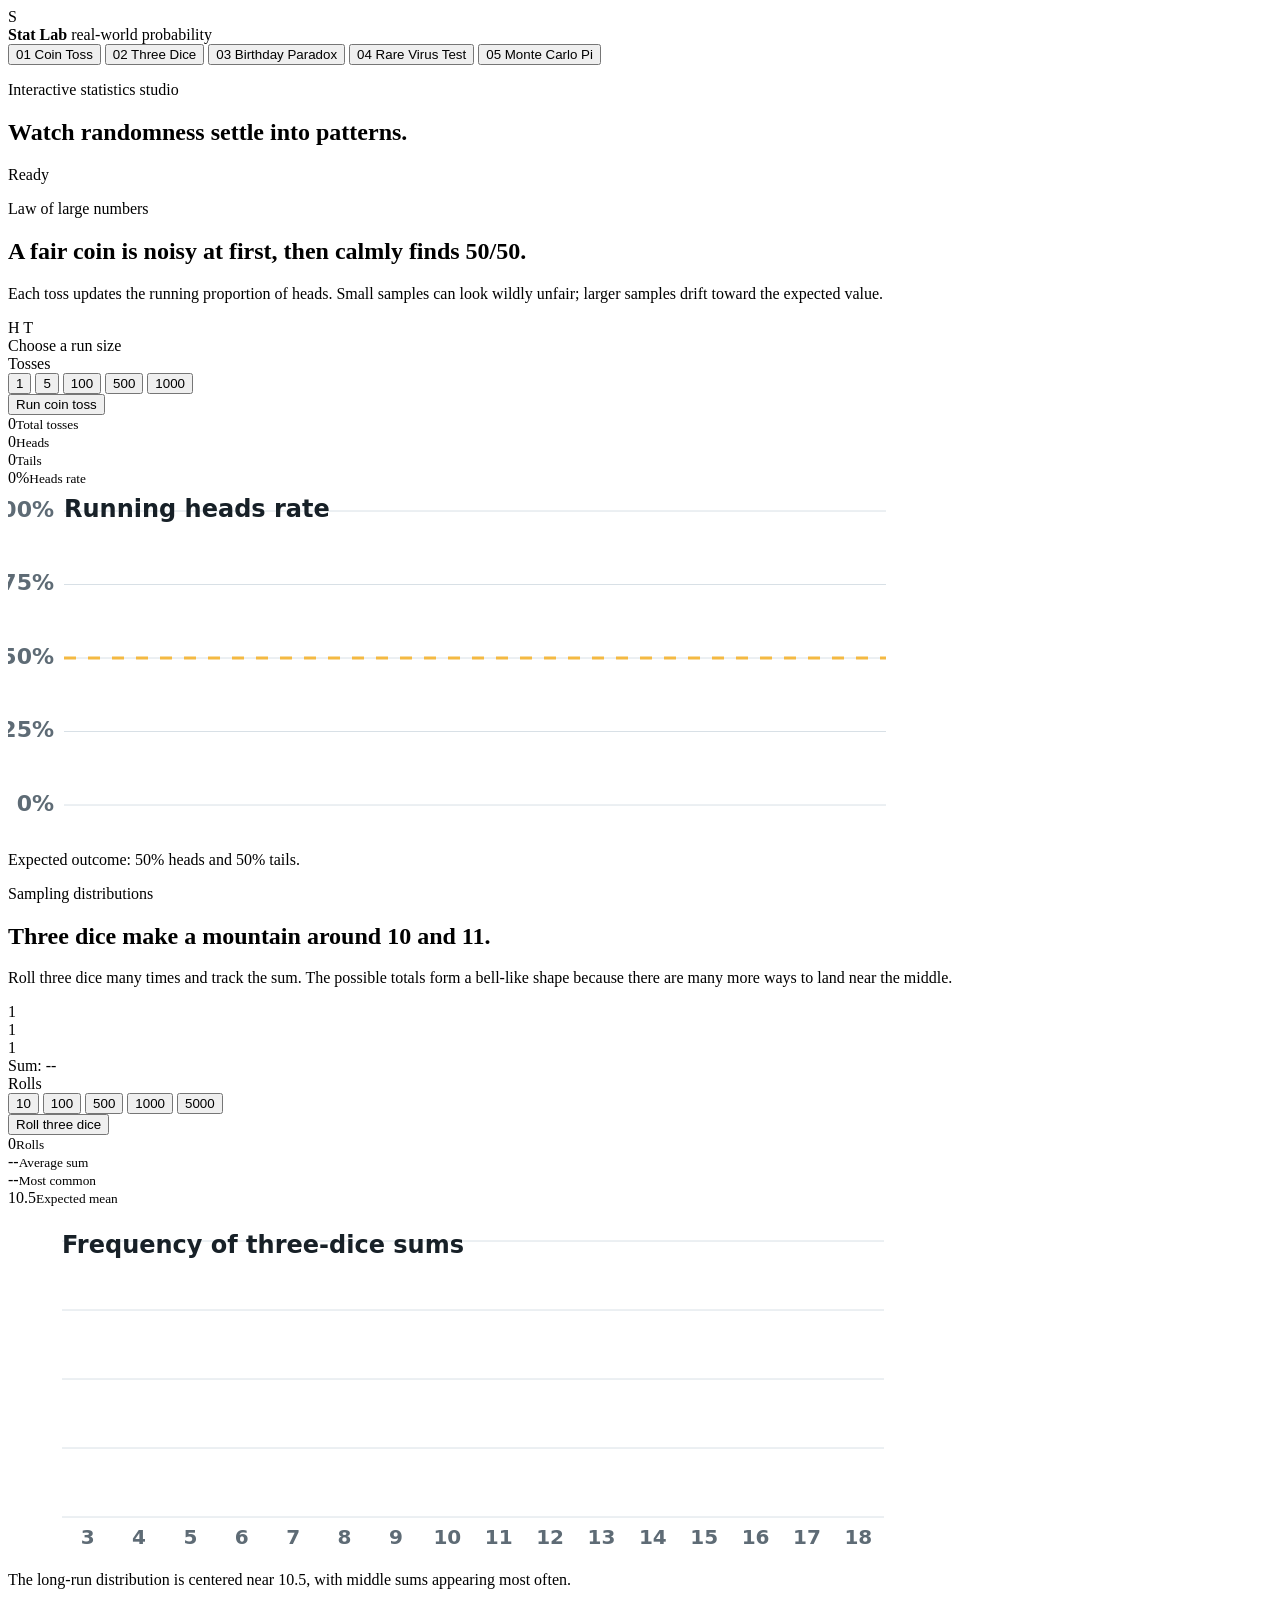
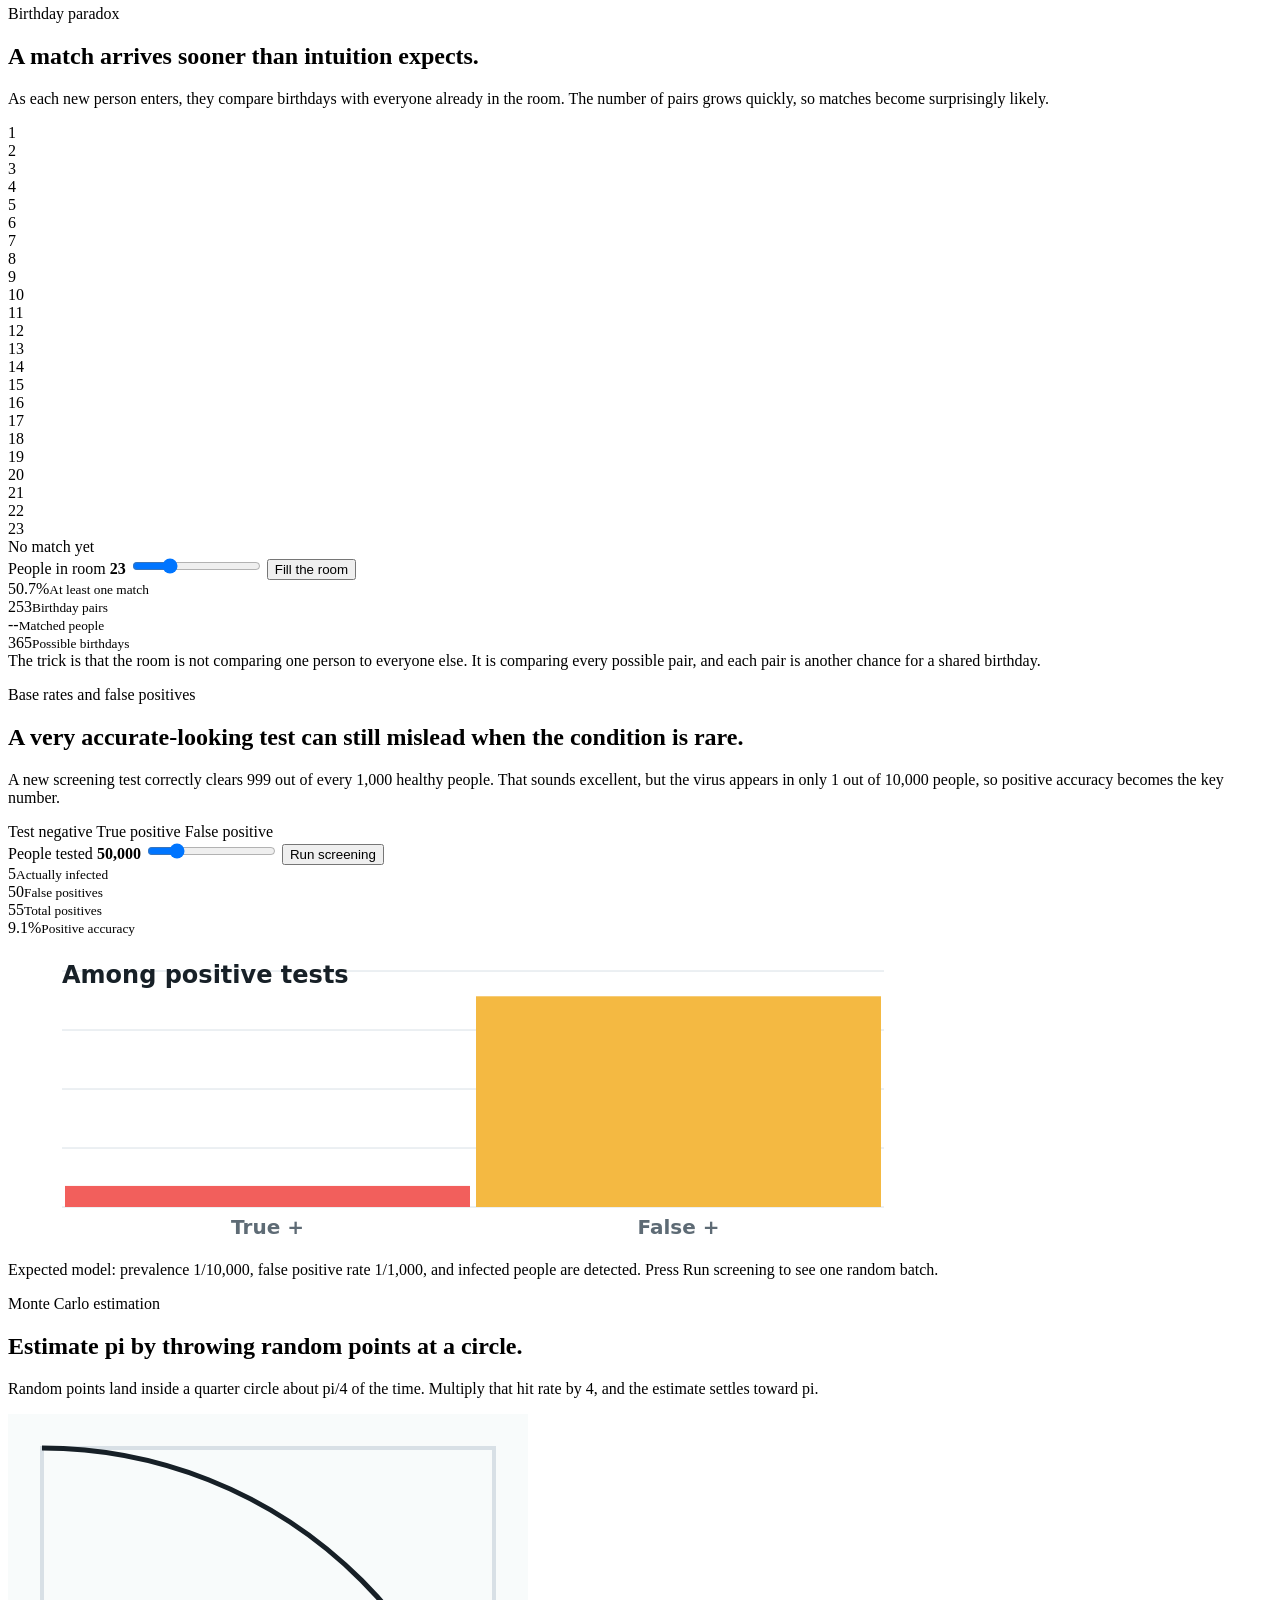
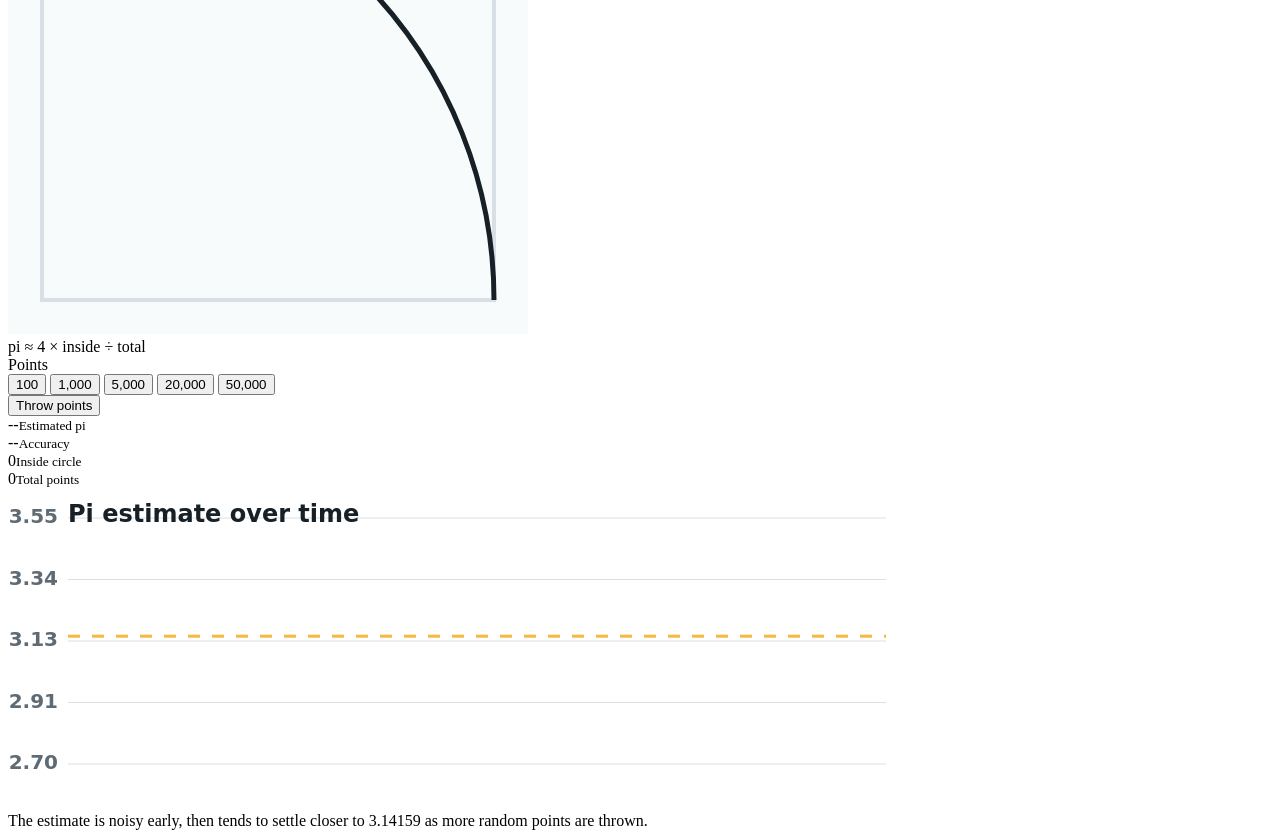
==== index.html @ d94b9921 "Add files via upload" ====
<!doctype html>
<html lang="en">
  <head>
    <meta charset="utf-8">
    <meta name="viewport" content="width=device-width, initial-scale=1">
    <title>Stat Lab: Simulations in Motion</title>
    <link rel="stylesheet" href="styles.css">
  </head>
  <body>
    <main class="shell">
      <aside class="sidebar" aria-label="Simulation navigation">
        <div class="brand">
          <span class="brand-mark">S</span>
          <div>
            <strong>Stat Lab</strong>
            <span>real-world probability</span>
          </div>
        </div>
        <nav class="tabs" id="tabs">
          <button class="tab active" type="button" data-panel="coin">
            <span>01</span>
            Coin Toss
          </button>
          <button class="tab" type="button" data-panel="dice">
            <span>02</span>
            Three Dice
          </button>
          <button class="tab" type="button" data-panel="birthday">
            <span>03</span>
            Birthday Paradox
          </button>
          <button class="tab" type="button" data-panel="virus">
            <span>04</span>
            Rare Virus Test
          </button>
          <button class="tab" type="button" data-panel="montecarlo">
            <span>05</span>
            Monte Carlo Pi
          </button>
        </nav>
      </aside>

      <section class="content">
        <header class="topbar">
          <div>
            <p class="eyebrow">Interactive statistics studio</p>
            <h1>Watch randomness settle into patterns.</h1>
          </div>
          <div class="status-pill" id="globalStatus">Ready</div>
        </header>

        <section class="panel active" id="coin" aria-labelledby="coin-title">
          <div class="intro">
            <div>
              <p class="eyebrow">Law of large numbers</p>
              <h2 id="coin-title">A fair coin is noisy at first, then calmly finds 50/50.</h2>
            </div>
            <p>Each toss updates the running proportion of heads. Small samples can look wildly unfair; larger samples drift toward the expected value.</p>
          </div>

          <div class="workbench coin-grid">
            <div class="visual-stage coin-stage">
              <div class="coin" id="coinSprite" aria-hidden="true">
                <span class="coin-face heads">H</span>
                <span class="coin-face tails">T</span>
              </div>
              <div class="coin-readout" id="coinReadout">Choose a run size</div>
            </div>
            <div class="controls">
              <div class="control-row">
                <span class="control-label">Tosses</span>
                <div class="choice-group" id="coinChoices">
                  <button type="button" data-count="1">1</button>
                  <button type="button" data-count="5">5</button>
                  <button type="button" data-count="100">100</button>
                  <button type="button" data-count="500">500</button>
                  <button type="button" data-count="1000">1000</button>
                </div>
              </div>
              <button class="primary-action" id="coinRun" type="button">Run coin toss</button>
              <div class="metric-grid">
                <div><span id="coinTotal">0</span><small>Total tosses</small></div>
                <div><span id="coinHeads">0</span><small>Heads</small></div>
                <div><span id="coinTails">0</span><small>Tails</small></div>
                <div><span id="coinPct">0%</span><small>Heads rate</small></div>
              </div>
            </div>
            <div class="chart-wrap">
              <canvas id="coinChart" width="900" height="360" aria-label="Coin toss running heads percentage chart"></canvas>
              <div class="chart-caption">Expected outcome: 50% heads and 50% tails.</div>
            </div>
          </div>
        </section>

        <section class="panel" id="dice" aria-labelledby="dice-title">
          <div class="intro">
            <div>
              <p class="eyebrow">Sampling distributions</p>
              <h2 id="dice-title">Three dice make a mountain around 10 and 11.</h2>
            </div>
            <p>Roll three dice many times and track the sum. The possible totals form a bell-like shape because there are many more ways to land near the middle.</p>
          </div>

          <div class="workbench">
            <div class="visual-stage dice-stage">
              <div class="dice-row" id="diceSprites">
                <div class="die">1</div>
                <div class="die">1</div>
                <div class="die">1</div>
              </div>
              <div class="sum-badge" id="diceSum">Sum: --</div>
            </div>
            <div class="controls">
              <div class="control-row">
                <span class="control-label">Rolls</span>
                <div class="choice-group" id="diceChoices">
                  <button type="button" data-count="10">10</button>
                  <button type="button" data-count="100">100</button>
                  <button type="button" data-count="500">500</button>
                  <button type="button" data-count="1000">1000</button>
                  <button type="button" data-count="5000">5000</button>
                </div>
              </div>
              <button class="primary-action" id="diceRun" type="button">Roll three dice</button>
              <div class="metric-grid">
                <div><span id="diceTotal">0</span><small>Rolls</small></div>
                <div><span id="diceMean">--</span><small>Average sum</small></div>
                <div><span id="diceMode">--</span><small>Most common</small></div>
                <div><span>10.5</span><small>Expected mean</small></div>
              </div>
            </div>
            <div class="chart-wrap">
              <canvas id="diceChart" width="900" height="360" aria-label="Three dice sum distribution chart"></canvas>
              <div class="chart-caption">The long-run distribution is centered near 10.5, with middle sums appearing most often.</div>
            </div>
          </div>
        </section>

        <section class="panel" id="birthday" aria-labelledby="birthday-title">
          <div class="intro">
            <div>
              <p class="eyebrow">Birthday paradox</p>
              <h2 id="birthday-title">A match arrives sooner than intuition expects.</h2>
            </div>
            <p>As each new person enters, they compare birthdays with everyone already in the room. The number of pairs grows quickly, so matches become surprisingly likely.</p>
          </div>

          <div class="workbench">
            <div class="visual-stage birthday-stage">
              <div class="people-orbit" id="birthdayPeople"></div>
              <div class="match-burst" id="birthdayBurst">No match yet</div>
            </div>
            <div class="controls">
              <label class="slider-control" for="birthdayCount">
                <span>People in room</span>
                <strong id="birthdayCountLabel">23</strong>
              </label>
              <input id="birthdayCount" type="range" min="2" max="80" value="23">
              <button class="primary-action" id="birthdayRun" type="button">Fill the room</button>
              <div class="metric-grid">
                <div><span id="birthdayProbability">50.7%</span><small>At least one match</small></div>
                <div><span id="birthdayPairs">253</span><small>Birthday pairs</small></div>
                <div><span id="birthdayMatch">--</span><small>Matched people</small></div>
                <div><span>365</span><small>Possible birthdays</small></div>
              </div>
            </div>
            <div class="explain-box">
              The trick is that the room is not comparing one person to everyone else. It is comparing every possible pair, and each pair is another chance for a shared birthday.
            </div>
          </div>
        </section>

        <section class="panel" id="virus" aria-labelledby="virus-title">
          <div class="intro">
            <div>
              <p class="eyebrow">Base rates and false positives</p>
              <h2 id="virus-title">A very accurate-looking test can still mislead when the condition is rare.</h2>
            </div>
            <p>A new screening test correctly clears 999 out of every 1,000 healthy people. That sounds excellent, but the virus appears in only 1 out of 10,000 people, so positive accuracy becomes the key number.</p>
          </div>

          <div class="workbench virus-layout">
            <div class="visual-stage virus-stage">
              <div class="population" id="population"></div>
              <div class="virus-legend" aria-label="Virus simulation legend">
                <span><i class="legend-healthy"></i>Test negative</span>
                <span><i class="legend-infected"></i>True positive</span>
                <span><i class="legend-false"></i>False positive</span>
              </div>
              <div class="scan-line" aria-hidden="true"></div>
            </div>
            <div class="controls">
              <label class="slider-control" for="virusCount">
                <span>People tested</span>
                <strong id="virusCountLabel">50000</strong>
              </label>
              <input id="virusCount" type="range" min="1000" max="250000" step="1000" value="50000">
              <button class="primary-action" id="virusRun" type="button">Run screening</button>
              <div class="metric-grid">
                <div><span id="virusActual">5</span><small>Actually infected</small></div>
                <div><span id="virusFalse">50</span><small>False positives</small></div>
                <div><span id="virusPositive">55</span><small>Total positives</small></div>
                <div><span id="virusPrecision">9.1%</span><small>Positive accuracy</small></div>
              </div>
            </div>
            <div class="chart-wrap">
              <canvas id="virusChart" width="900" height="320" aria-label="Virus test true positive versus false positive chart"></canvas>
              <div class="chart-caption" id="virusCaption">Expected model: prevalence 1/10,000, false positive rate 1/1,000, and infected people are detected. Each run uses randomness, so small batches can swing dramatically.</div>
            </div>
          </div>
        </section>

        <section class="panel" id="montecarlo" aria-labelledby="montecarlo-title">
          <div class="intro">
            <div>
              <p class="eyebrow">Monte Carlo estimation</p>
              <h2 id="montecarlo-title">Estimate pi by throwing random points at a circle.</h2>
            </div>
            <p>Random points land inside a quarter circle about pi/4 of the time. Multiply that hit rate by 4, and the estimate settles toward pi.</p>
          </div>

          <div class="workbench montecarlo-layout">
            <div class="visual-stage pi-stage">
              <canvas id="piCanvas" width="520" height="520" aria-label="Monte Carlo points inside and outside a circle"></canvas>
              <div class="pi-equation">pi ≈ 4 × inside ÷ total</div>
            </div>
            <div class="controls">
              <div class="control-row">
                <span class="control-label">Points</span>
                <div class="choice-group" id="piChoices">
                  <button type="button" data-count="100">100</button>
                  <button type="button" data-count="1000">1,000</button>
                  <button type="button" data-count="5000">5,000</button>
                  <button type="button" data-count="20000">20,000</button>
                  <button type="button" data-count="50000">50,000</button>
                </div>
              </div>
              <button class="primary-action" id="piRun" type="button">Throw points</button>
              <div class="metric-grid">
                <div><span id="piEstimate">--</span><small>Estimated pi</small></div>
                <div><span id="piAccuracy">--</span><small>Accuracy</small></div>
                <div><span id="piInside">0</span><small>Inside circle</small></div>
                <div><span id="piTotal">0</span><small>Total points</small></div>
              </div>
            </div>
            <div class="chart-wrap">
              <canvas id="piChart" width="900" height="320" aria-label="Monte Carlo pi estimate over time"></canvas>
              <div class="chart-caption">The estimate is noisy early, then tends to settle closer to 3.14159 as more random points are thrown.</div>
            </div>
          </div>
        </section>
      </section>
    </main>

    <script src="app.js"></script>
  </body>
</html>
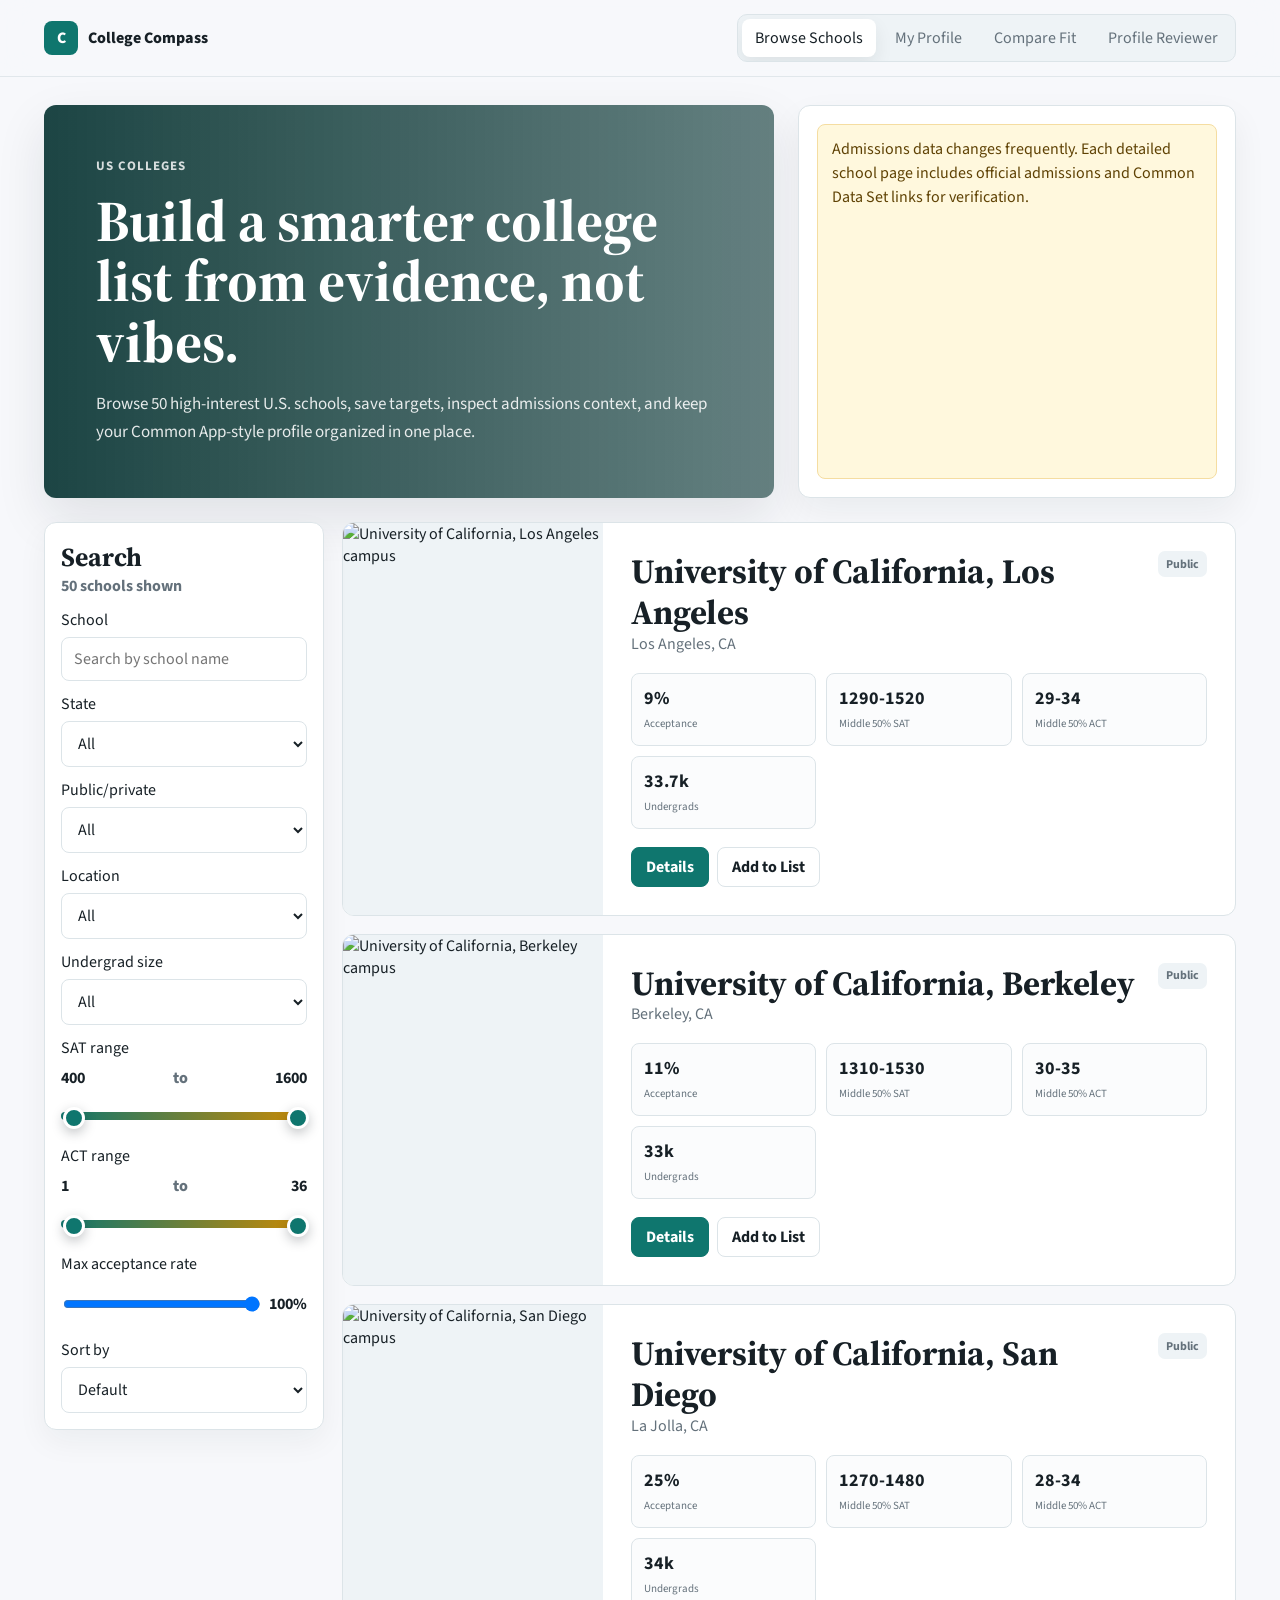
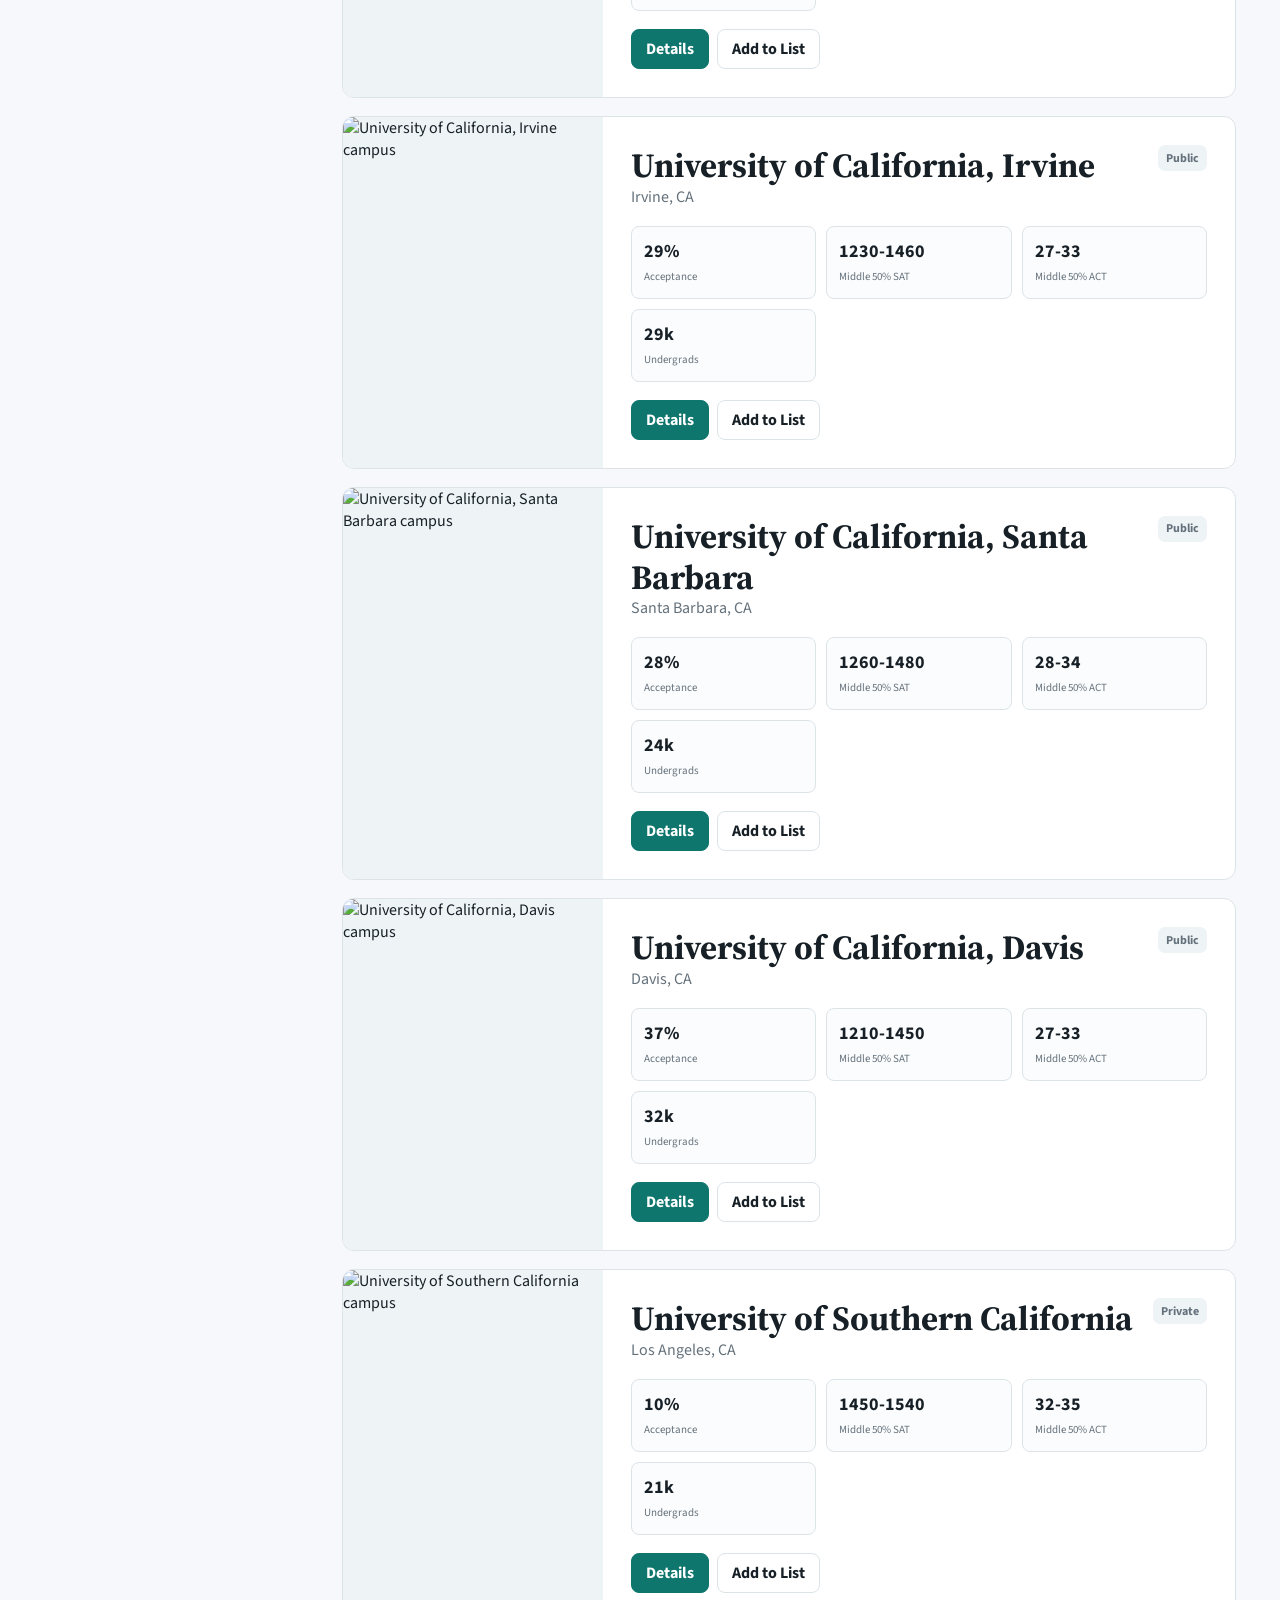
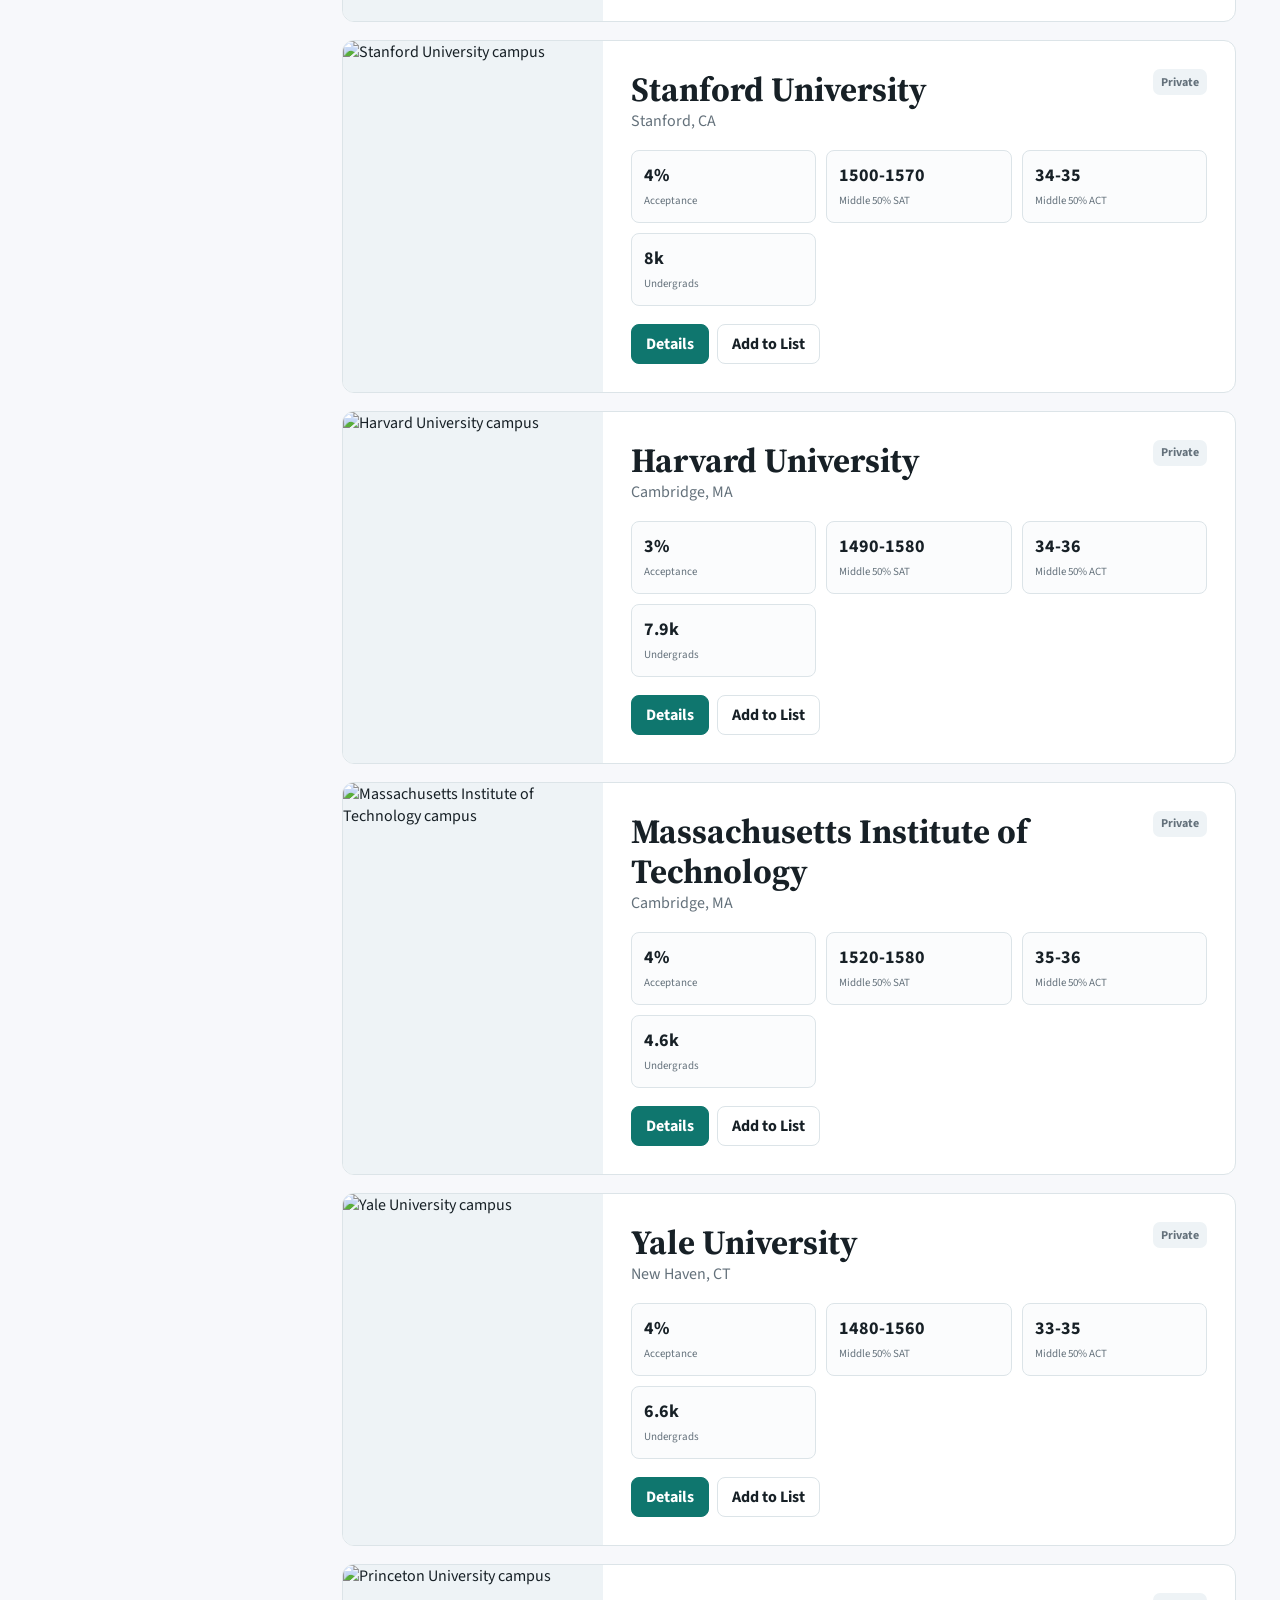
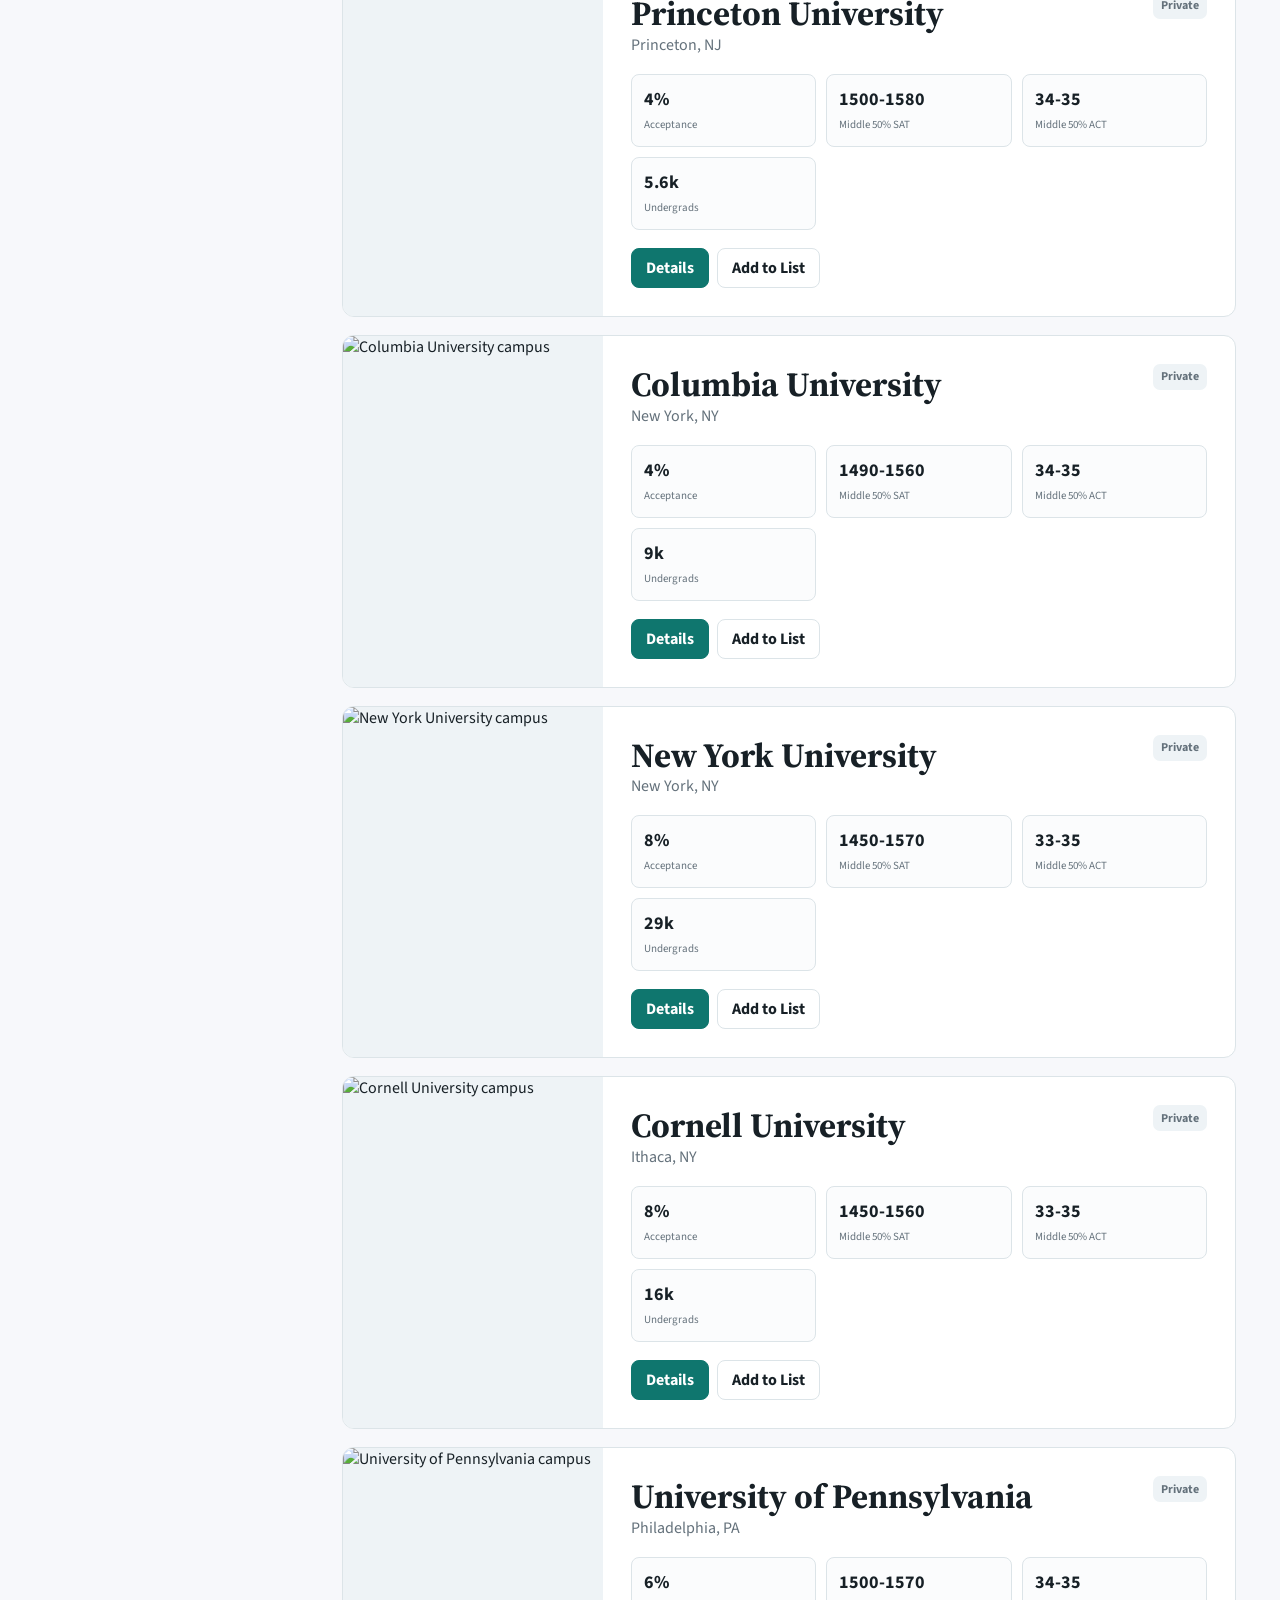
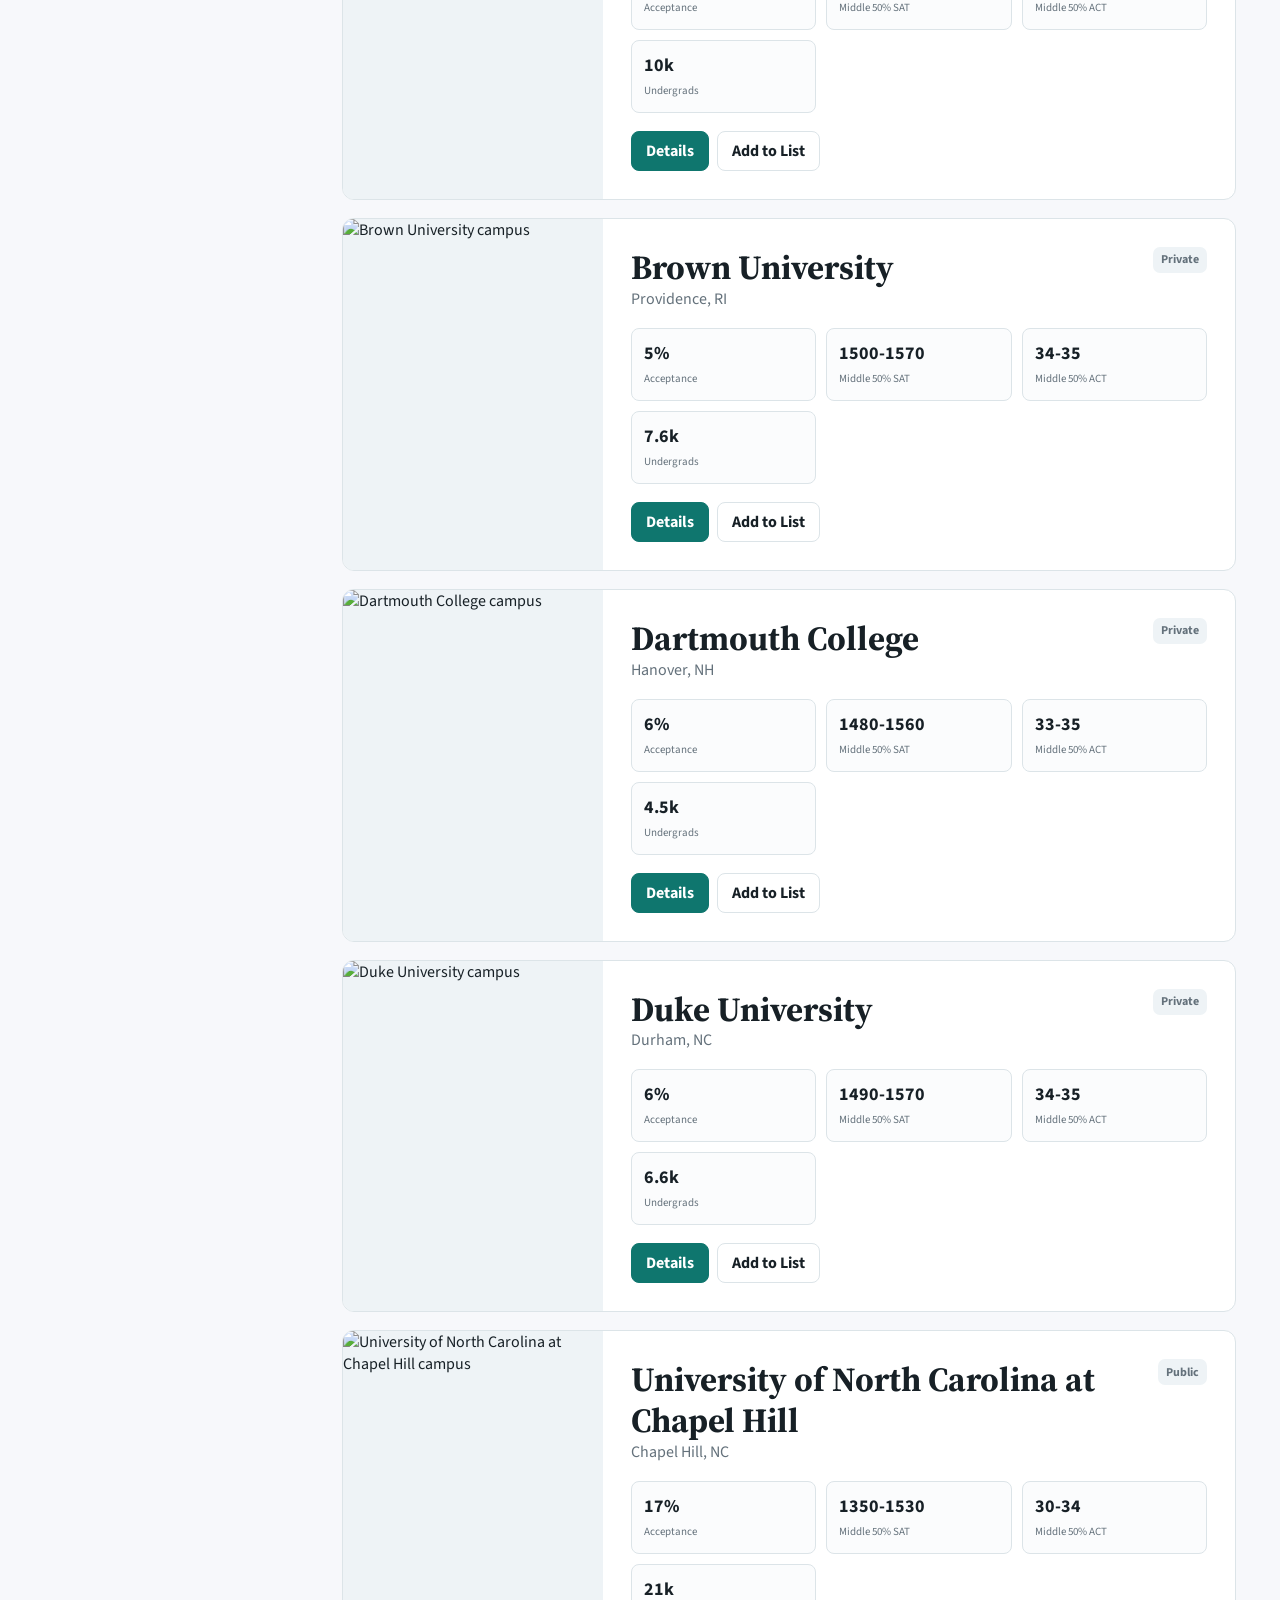
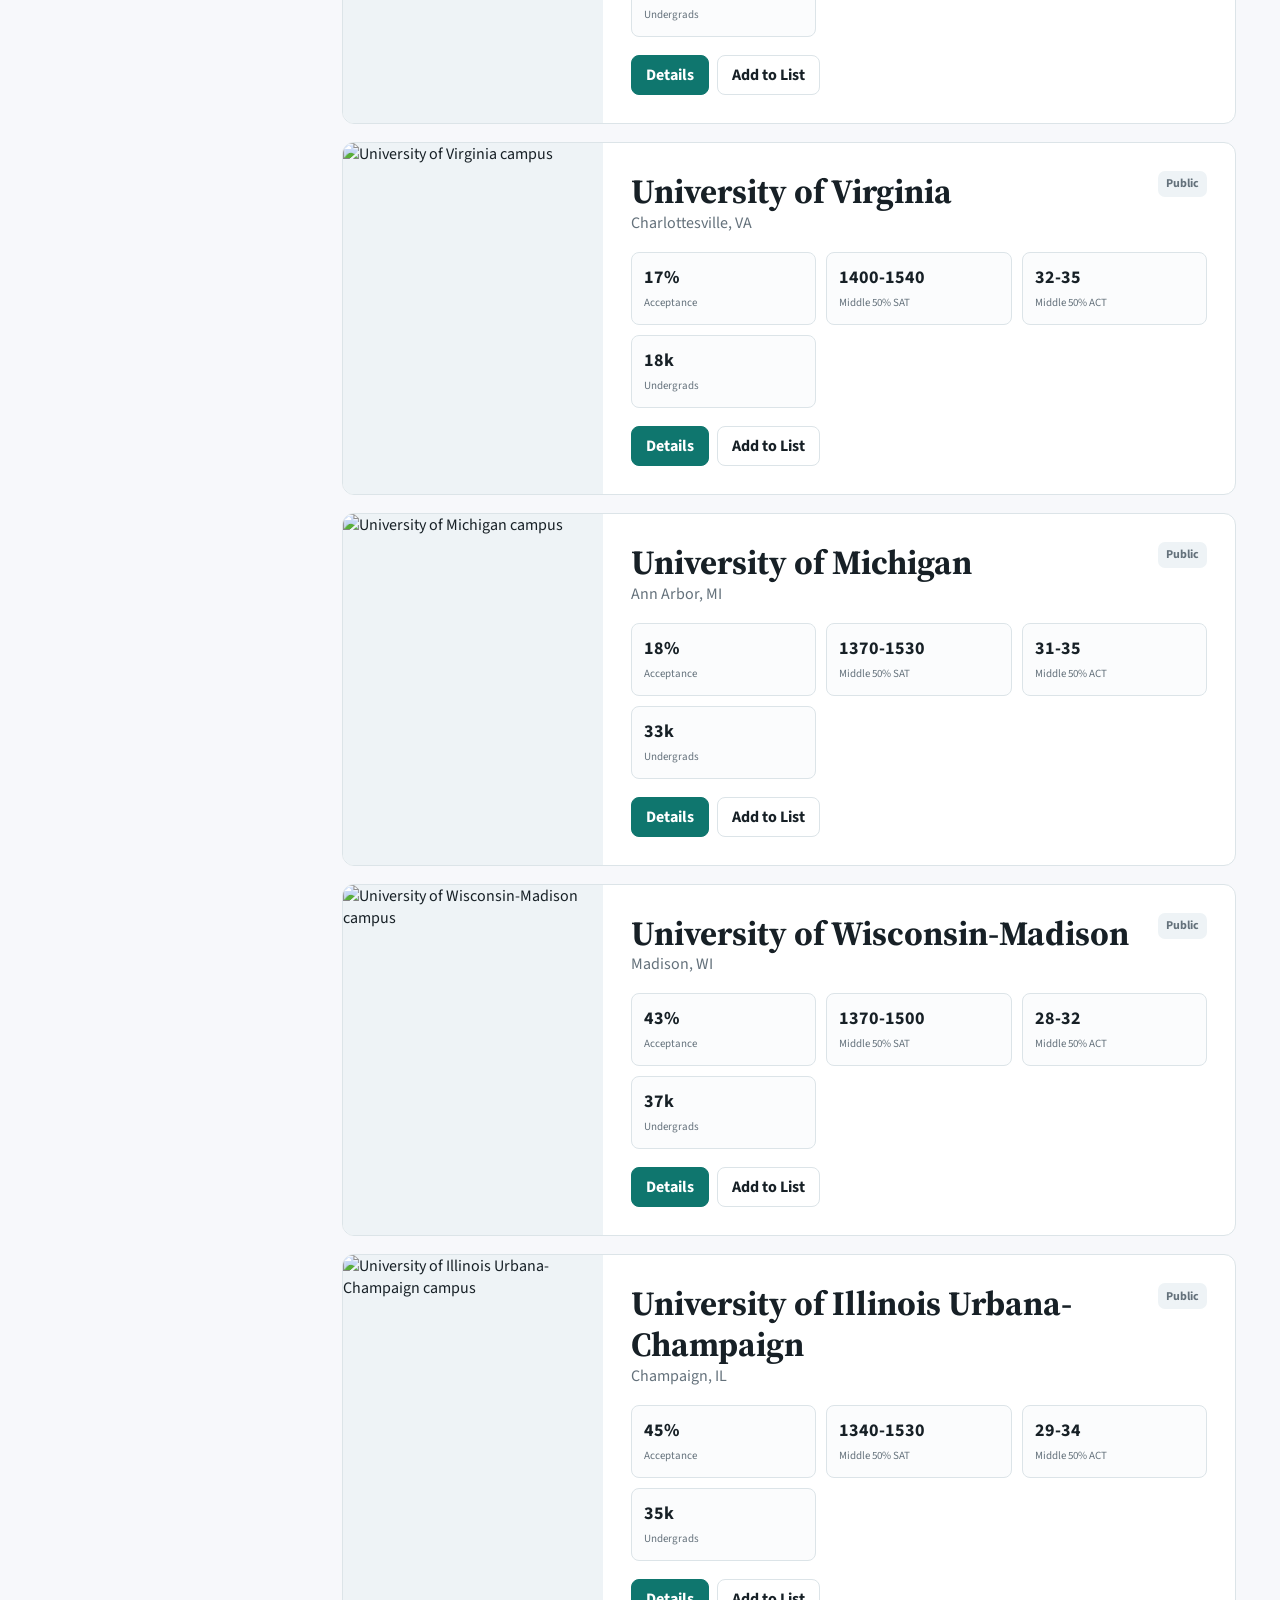
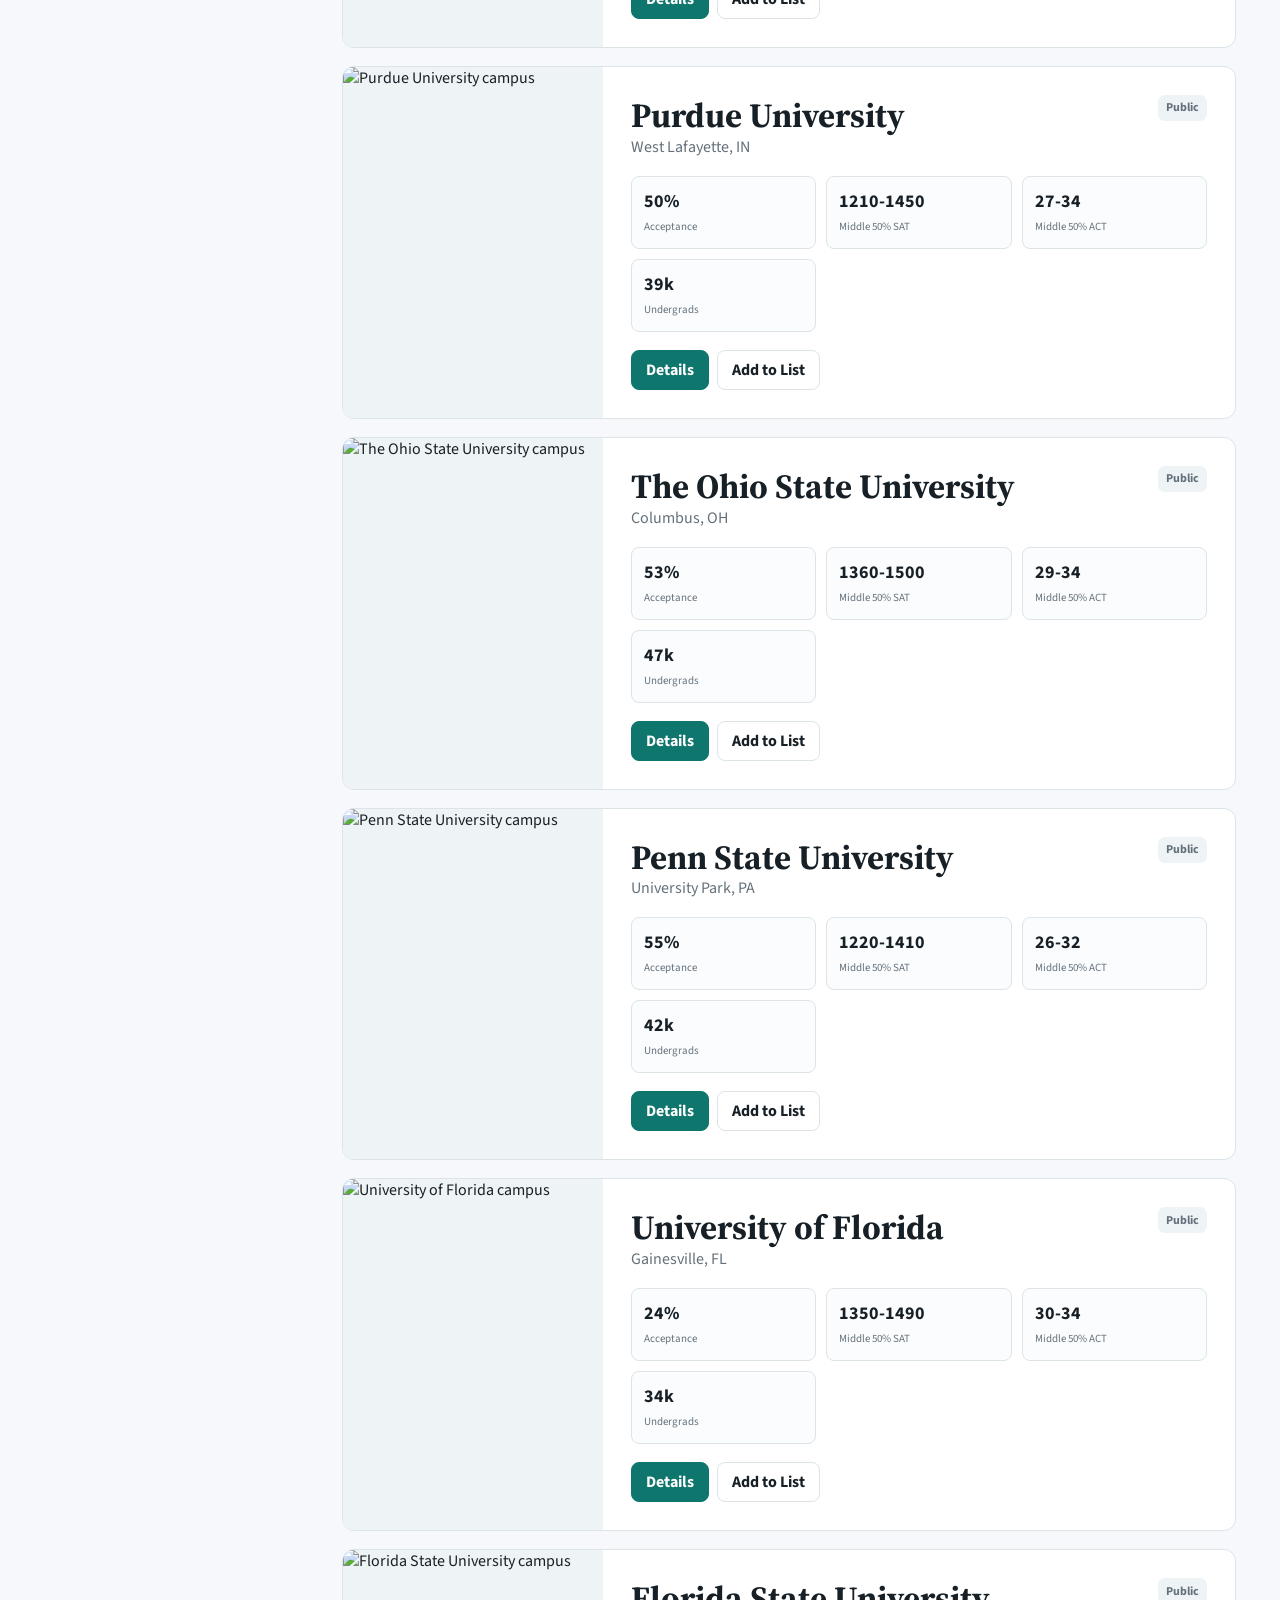
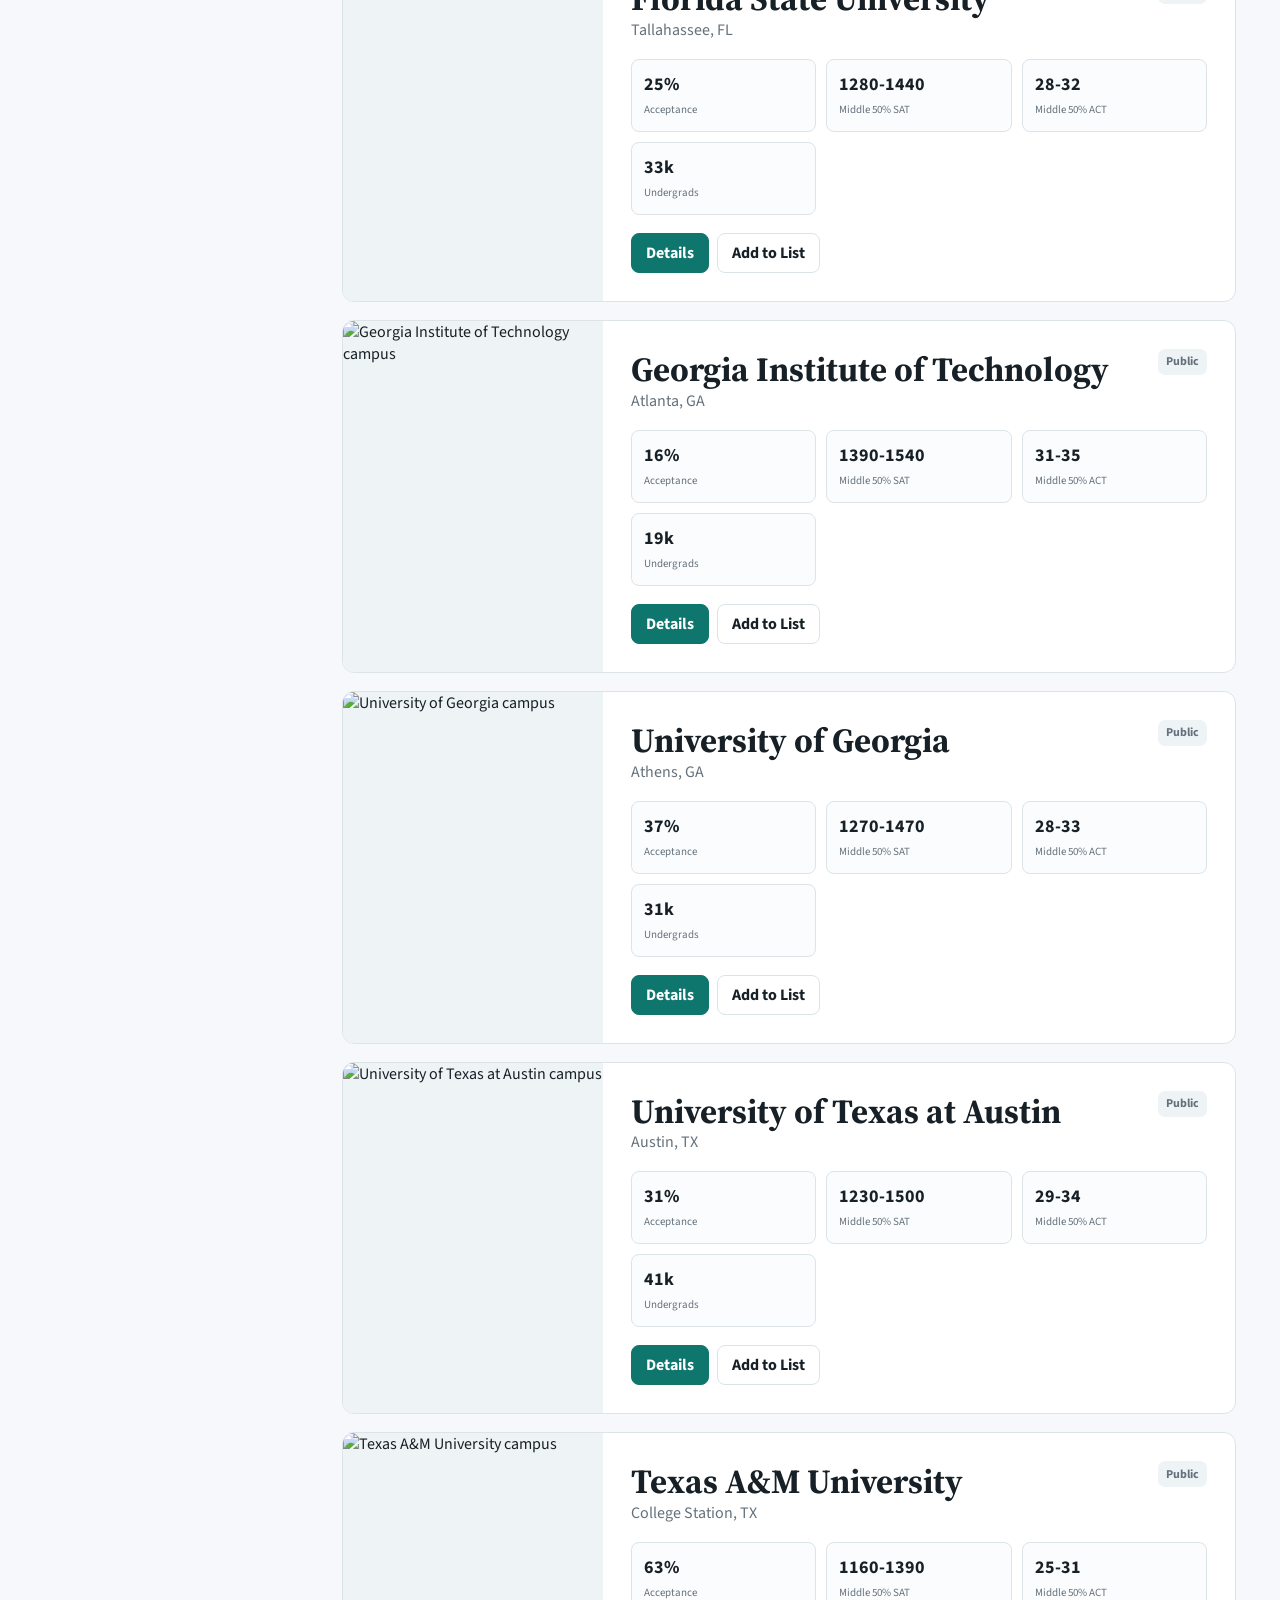
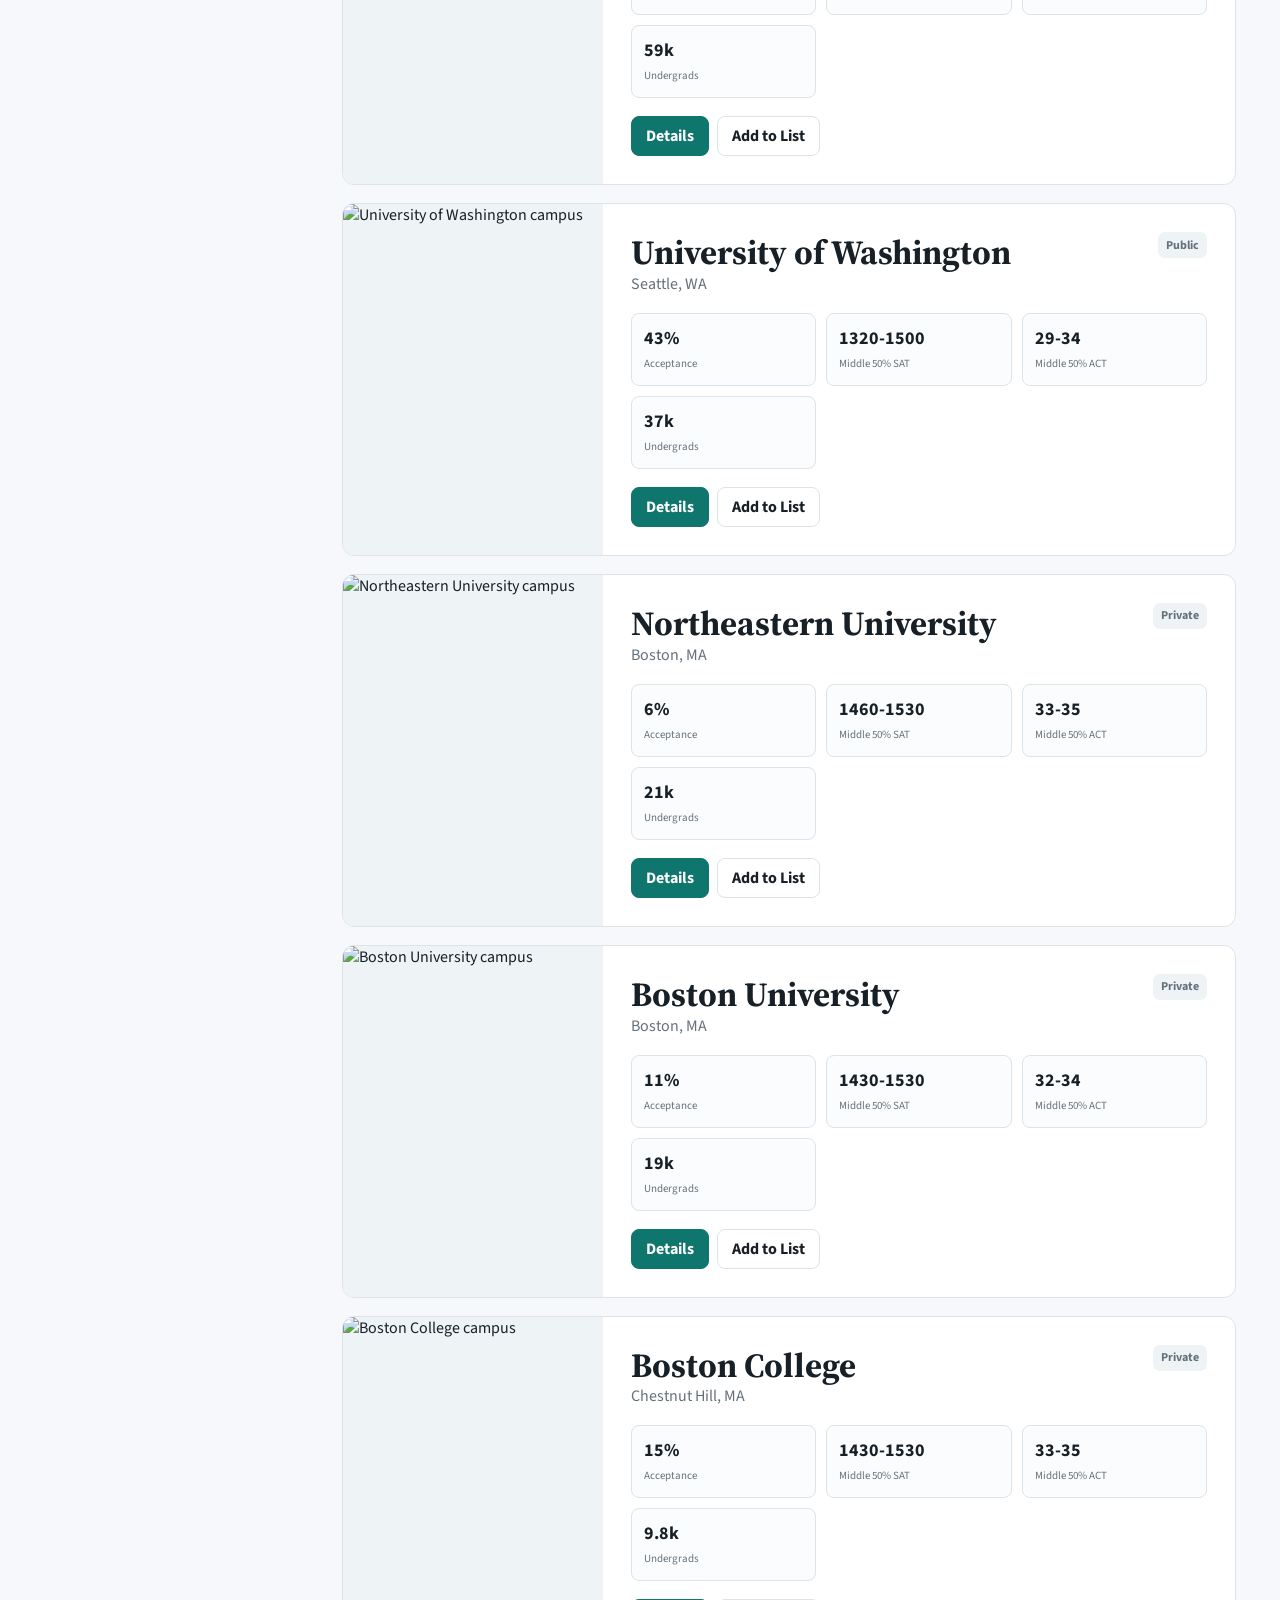
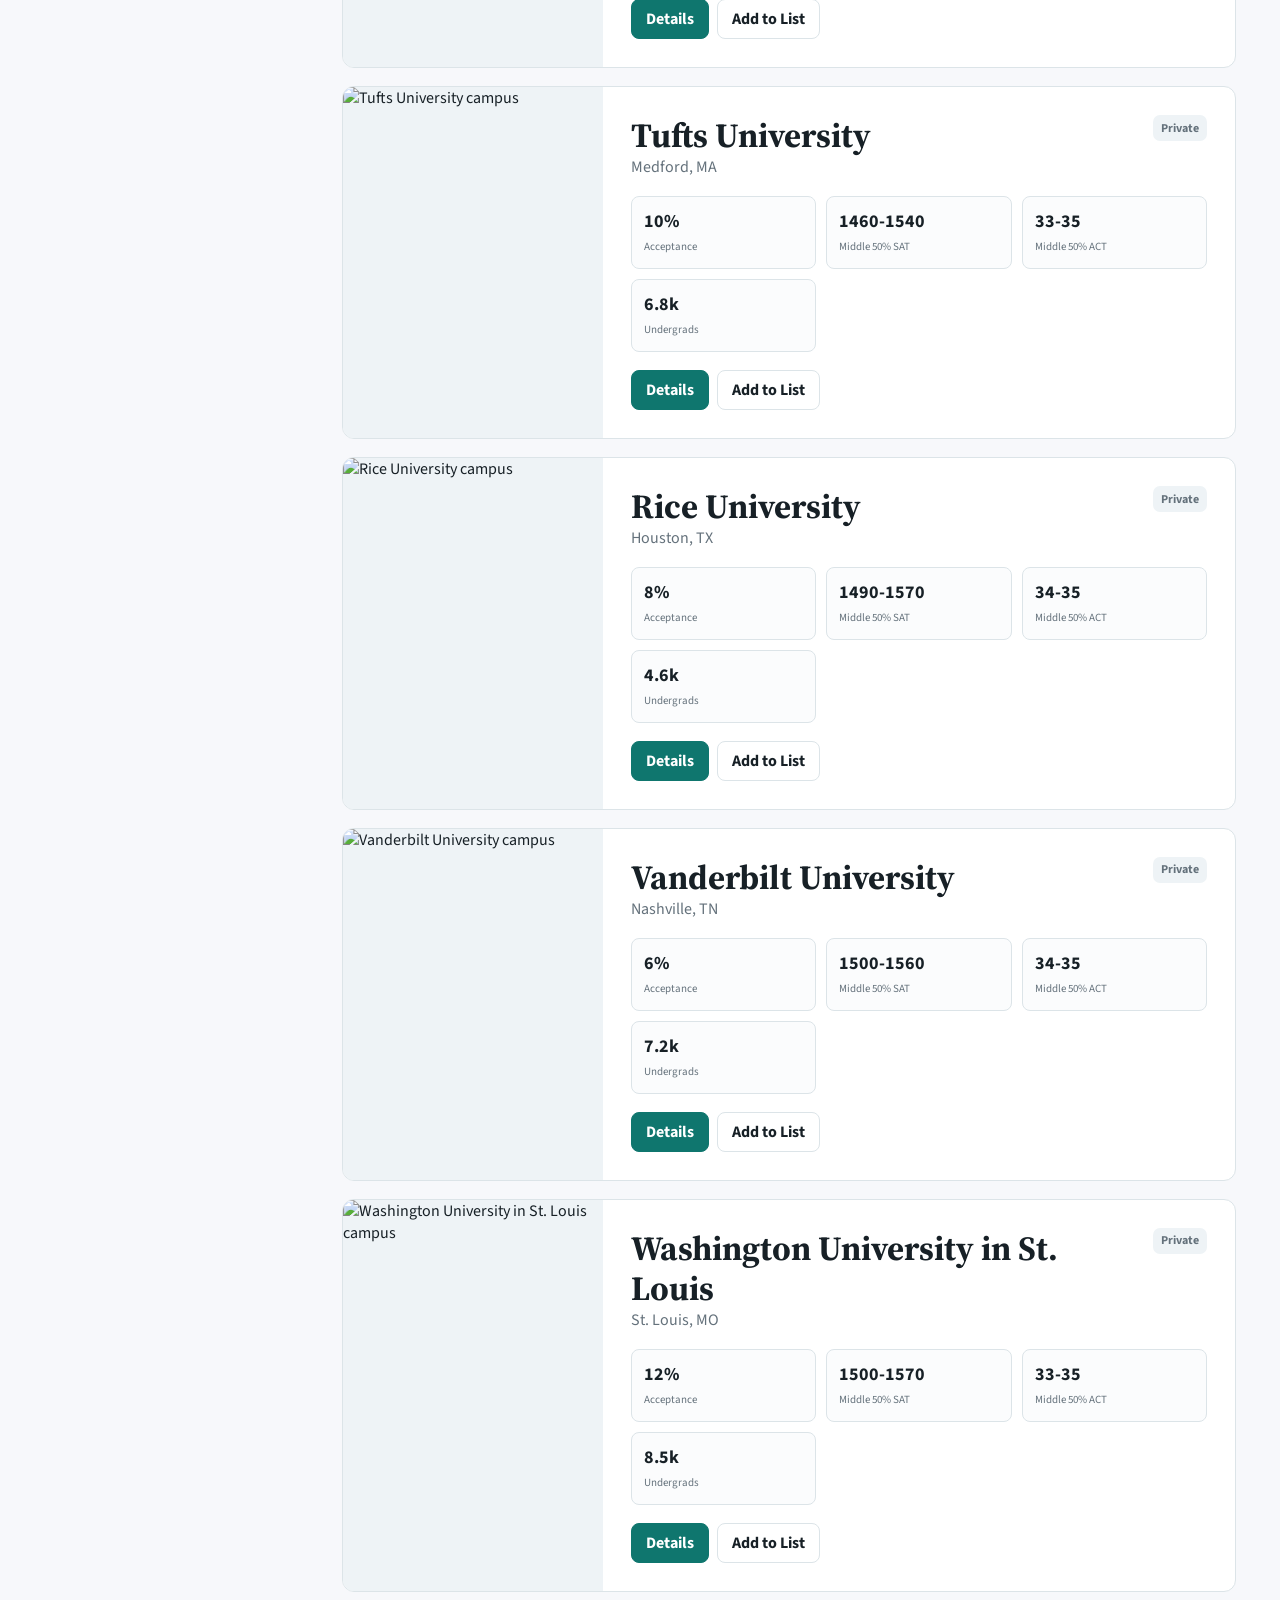
==== commit 390096f3: "Add files via upload" ====
--- a/index.html
+++ b/index.html
@@ -1,257 +1,16 @@
 <!doctype html>
 <html lang="en">
   <head>
-    <meta charset="utf-8">
-    <meta name="viewport" content="width=device-width, initial-scale=1">
-    <title>Stat Lab: Simulations in Motion</title>
-    <link rel="stylesheet" href="styles.css">
+    <meta charset="UTF-8" />
+    <meta name="viewport" content="width=device-width, initial-scale=1.0" />
+    <title>College Compass</title>
+    <link rel="preconnect" href="https://fonts.googleapis.com">
+    <link rel="preconnect" href="https://fonts.gstatic.com" crossorigin>
+    <link href="https://fonts.googleapis.com/css2?family=Source+Sans+3:wght@400;500;600;700;800&family=Source+Serif+4:wght@600;700;800&display=swap" rel="stylesheet">
+    <link rel="stylesheet" href="styles.css" />
   </head>
   <body>
-    <main class="shell">
-      <aside class="sidebar" aria-label="Simulation navigation">
-        <div class="brand">
-          <span class="brand-mark">S</span>
-          <div>
-            <strong>Stat Lab</strong>
-            <span>real-world probability</span>
-          </div>
-        </div>
-        <nav class="tabs" id="tabs">
-          <button class="tab active" type="button" data-panel="coin">
-            <span>01</span>
-            Coin Toss
-          </button>
-          <button class="tab" type="button" data-panel="dice">
-            <span>02</span>
-            Three Dice
-          </button>
-          <button class="tab" type="button" data-panel="birthday">
-            <span>03</span>
-            Birthday Paradox
-          </button>
-          <button class="tab" type="button" data-panel="virus">
-            <span>04</span>
-            Rare Virus Test
-          </button>
-          <button class="tab" type="button" data-panel="montecarlo">
-            <span>05</span>
-            Monte Carlo Pi
-          </button>
-        </nav>
-      </aside>
-
-      <section class="content">
-        <header class="topbar">
-          <div>
-            <p class="eyebrow">Interactive statistics studio</p>
-            <h1>Watch randomness settle into patterns.</h1>
-          </div>
-          <div class="status-pill" id="globalStatus">Ready</div>
-        </header>
-
-        <section class="panel active" id="coin" aria-labelledby="coin-title">
-          <div class="intro">
-            <div>
-              <p class="eyebrow">Law of large numbers</p>
-              <h2 id="coin-title">A fair coin is noisy at first, then calmly finds 50/50.</h2>
-            </div>
-            <p>Each toss updates the running proportion of heads. Small samples can look wildly unfair; larger samples drift toward the expected value.</p>
-          </div>
-
-          <div class="workbench coin-grid">
-            <div class="visual-stage coin-stage">
-              <div class="coin" id="coinSprite" aria-hidden="true">
-                <span class="coin-face heads">H</span>
-                <span class="coin-face tails">T</span>
-              </div>
-              <div class="coin-readout" id="coinReadout">Choose a run size</div>
-            </div>
-            <div class="controls">
-              <div class="control-row">
-                <span class="control-label">Tosses</span>
-                <div class="choice-group" id="coinChoices">
-                  <button type="button" data-count="1">1</button>
-                  <button type="button" data-count="5">5</button>
-                  <button type="button" data-count="100">100</button>
-                  <button type="button" data-count="500">500</button>
-                  <button type="button" data-count="1000">1000</button>
-                </div>
-              </div>
-              <button class="primary-action" id="coinRun" type="button">Run coin toss</button>
-              <div class="metric-grid">
-                <div><span id="coinTotal">0</span><small>Total tosses</small></div>
-                <div><span id="coinHeads">0</span><small>Heads</small></div>
-                <div><span id="coinTails">0</span><small>Tails</small></div>
-                <div><span id="coinPct">0%</span><small>Heads rate</small></div>
-              </div>
-            </div>
-            <div class="chart-wrap">
-              <canvas id="coinChart" width="900" height="360" aria-label="Coin toss running heads percentage chart"></canvas>
-              <div class="chart-caption">Expected outcome: 50% heads and 50% tails.</div>
-            </div>
-          </div>
-        </section>
-
-        <section class="panel" id="dice" aria-labelledby="dice-title">
-          <div class="intro">
-            <div>
-              <p class="eyebrow">Sampling distributions</p>
-              <h2 id="dice-title">Three dice make a mountain around 10 and 11.</h2>
-            </div>
-            <p>Roll three dice many times and track the sum. The possible totals form a bell-like shape because there are many more ways to land near the middle.</p>
-          </div>
-
-          <div class="workbench">
-            <div class="visual-stage dice-stage">
-              <div class="dice-row" id="diceSprites">
-                <div class="die">1</div>
-                <div class="die">1</div>
-                <div class="die">1</div>
-              </div>
-              <div class="sum-badge" id="diceSum">Sum: --</div>
-            </div>
-            <div class="controls">
-              <div class="control-row">
-                <span class="control-label">Rolls</span>
-                <div class="choice-group" id="diceChoices">
-                  <button type="button" data-count="10">10</button>
-                  <button type="button" data-count="100">100</button>
-                  <button type="button" data-count="500">500</button>
-                  <button type="button" data-count="1000">1000</button>
-                  <button type="button" data-count="5000">5000</button>
-                </div>
-              </div>
-              <button class="primary-action" id="diceRun" type="button">Roll three dice</button>
-              <div class="metric-grid">
-                <div><span id="diceTotal">0</span><small>Rolls</small></div>
-                <div><span id="diceMean">--</span><small>Average sum</small></div>
-                <div><span id="diceMode">--</span><small>Most common</small></div>
-                <div><span>10.5</span><small>Expected mean</small></div>
-              </div>
-            </div>
-            <div class="chart-wrap">
-              <canvas id="diceChart" width="900" height="360" aria-label="Three dice sum distribution chart"></canvas>
-              <div class="chart-caption">The long-run distribution is centered near 10.5, with middle sums appearing most often.</div>
-            </div>
-          </div>
-        </section>
-
-        <section class="panel" id="birthday" aria-labelledby="birthday-title">
-          <div class="intro">
-            <div>
-              <p class="eyebrow">Birthday paradox</p>
-              <h2 id="birthday-title">A match arrives sooner than intuition expects.</h2>
-            </div>
-            <p>As each new person enters, they compare birthdays with everyone already in the room. The number of pairs grows quickly, so matches become surprisingly likely.</p>
-          </div>
-
-          <div class="workbench">
-            <div class="visual-stage birthday-stage">
-              <div class="people-orbit" id="birthdayPeople"></div>
-              <div class="match-burst" id="birthdayBurst">No match yet</div>
-            </div>
-            <div class="controls">
-              <label class="slider-control" for="birthdayCount">
-                <span>People in room</span>
-                <strong id="birthdayCountLabel">23</strong>
-              </label>
-              <input id="birthdayCount" type="range" min="2" max="80" value="23">
-              <button class="primary-action" id="birthdayRun" type="button">Fill the room</button>
-              <div class="metric-grid">
-                <div><span id="birthdayProbability">50.7%</span><small>At least one match</small></div>
-                <div><span id="birthdayPairs">253</span><small>Birthday pairs</small></div>
-                <div><span id="birthdayMatch">--</span><small>Matched people</small></div>
-                <div><span>365</span><small>Possible birthdays</small></div>
-              </div>
-            </div>
-            <div class="explain-box">
-              The trick is that the room is not comparing one person to everyone else. It is comparing every possible pair, and each pair is another chance for a shared birthday.
-            </div>
-          </div>
-        </section>
-
-        <section class="panel" id="virus" aria-labelledby="virus-title">
-          <div class="intro">
-            <div>
-              <p class="eyebrow">Base rates and false positives</p>
-              <h2 id="virus-title">A very accurate-looking test can still mislead when the condition is rare.</h2>
-            </div>
-            <p>A new screening test correctly clears 999 out of every 1,000 healthy people. That sounds excellent, but the virus appears in only 1 out of 10,000 people, so positive accuracy becomes the key number.</p>
-          </div>
-
-          <div class="workbench virus-layout">
-            <div class="visual-stage virus-stage">
-              <div class="population" id="population"></div>
-              <div class="virus-legend" aria-label="Virus simulation legend">
-                <span><i class="legend-healthy"></i>Test negative</span>
-                <span><i class="legend-infected"></i>True positive</span>
-                <span><i class="legend-false"></i>False positive</span>
-              </div>
-              <div class="scan-line" aria-hidden="true"></div>
-            </div>
-            <div class="controls">
-              <label class="slider-control" for="virusCount">
-                <span>People tested</span>
-                <strong id="virusCountLabel">50000</strong>
-              </label>
-              <input id="virusCount" type="range" min="1000" max="250000" step="1000" value="50000">
-              <button class="primary-action" id="virusRun" type="button">Run screening</button>
-              <div class="metric-grid">
-                <div><span id="virusActual">5</span><small>Actually infected</small></div>
-                <div><span id="virusFalse">50</span><small>False positives</small></div>
-                <div><span id="virusPositive">55</span><small>Total positives</small></div>
-                <div><span id="virusPrecision">9.1%</span><small>Positive accuracy</small></div>
-              </div>
-            </div>
-            <div class="chart-wrap">
-              <canvas id="virusChart" width="900" height="320" aria-label="Virus test true positive versus false positive chart"></canvas>
-              <div class="chart-caption" id="virusCaption">Expected model: prevalence 1/10,000, false positive rate 1/1,000, and infected people are detected. Each run uses randomness, so small batches can swing dramatically.</div>
-            </div>
-          </div>
-        </section>
-
-        <section class="panel" id="montecarlo" aria-labelledby="montecarlo-title">
-          <div class="intro">
-            <div>
-              <p class="eyebrow">Monte Carlo estimation</p>
-              <h2 id="montecarlo-title">Estimate pi by throwing random points at a circle.</h2>
-            </div>
-            <p>Random points land inside a quarter circle about pi/4 of the time. Multiply that hit rate by 4, and the estimate settles toward pi.</p>
-          </div>
-
-          <div class="workbench montecarlo-layout">
-            <div class="visual-stage pi-stage">
-              <canvas id="piCanvas" width="520" height="520" aria-label="Monte Carlo points inside and outside a circle"></canvas>
-              <div class="pi-equation">pi ≈ 4 × inside ÷ total</div>
-            </div>
-            <div class="controls">
-              <div class="control-row">
-                <span class="control-label">Points</span>
-                <div class="choice-group" id="piChoices">
-                  <button type="button" data-count="100">100</button>
-                  <button type="button" data-count="1000">1,000</button>
-                  <button type="button" data-count="5000">5,000</button>
-                  <button type="button" data-count="20000">20,000</button>
-                  <button type="button" data-count="50000">50,000</button>
-                </div>
-              </div>
-              <button class="primary-action" id="piRun" type="button">Throw points</button>
-              <div class="metric-grid">
-                <div><span id="piEstimate">--</span><small>Estimated pi</small></div>
-                <div><span id="piAccuracy">--</span><small>Accuracy</small></div>
-                <div><span id="piInside">0</span><small>Inside circle</small></div>
-                <div><span id="piTotal">0</span><small>Total points</small></div>
-              </div>
-            </div>
-            <div class="chart-wrap">
-              <canvas id="piChart" width="900" height="320" aria-label="Monte Carlo pi estimate over time"></canvas>
-              <div class="chart-caption">The estimate is noisy early, then tends to settle closer to 3.14159 as more random points are thrown.</div>
-            </div>
-          </div>
-        </section>
-      </section>
-    </main>
-
+    <div id="app"></div>
     <script src="app.js"></script>
   </body>
 </html>
--- a/styles.css
+++ b/styles.css
@@ -0,0 +1,983 @@
+:root {
+  --bg: #f7f8fb;
+  --surface: #ffffff;
+  --surface-2: #eef3f6;
+  --ink: #172026;
+  --muted: #64717b;
+  --line: #dce4e8;
+  --brand: #0f766e;
+  --brand-dark: #115e59;
+  --accent: #ca8a04;
+  --good: #15803d;
+  --warn: #b45309;
+  --bad: #b91c1c;
+  --shadow: 0 20px 50px rgba(23, 32, 38, 0.1);
+}
+
+* {
+  box-sizing: border-box;
+}
+
+body {
+  margin: 0;
+  background: var(--bg);
+  color: var(--ink);
+  font-family: "Source Sans 3", system-ui, -apple-system, BlinkMacSystemFont, "Segoe UI", sans-serif;
+}
+
+button,
+input,
+select,
+textarea {
+  font: inherit;
+}
+
+button {
+  cursor: pointer;
+}
+
+a {
+  color: var(--brand-dark);
+}
+
+.app-shell {
+  min-height: 100vh;
+}
+
+.topbar {
+  position: sticky;
+  top: 0;
+  z-index: 20;
+  display: flex;
+  align-items: center;
+  justify-content: space-between;
+  gap: 20px;
+  padding: 14px clamp(16px, 4vw, 44px);
+  background: rgba(247, 248, 251, 0.9);
+  border-bottom: 1px solid rgba(220, 228, 232, 0.8);
+  backdrop-filter: blur(16px);
+}
+
+.brand {
+  display: flex;
+  align-items: center;
+  gap: 10px;
+  font-weight: 800;
+  letter-spacing: 0;
+}
+
+.brand-mark {
+  display: grid;
+  width: 34px;
+  height: 34px;
+  place-items: center;
+  border-radius: 8px;
+  color: white;
+  background: var(--brand);
+}
+
+.tabs {
+  display: flex;
+  gap: 6px;
+  padding: 4px;
+  background: var(--surface-2);
+  border: 1px solid var(--line);
+  border-radius: 10px;
+  overflow-x: auto;
+  scrollbar-width: none;
+}
+
+.tabs::-webkit-scrollbar {
+  display: none;
+}
+
+.tab {
+  min-height: 38px;
+  padding: 0 13px;
+  border: 0;
+  border-radius: 8px;
+  color: var(--muted);
+  background: transparent;
+  white-space: nowrap;
+  transition: background 180ms ease, color 180ms ease, transform 180ms ease;
+}
+
+.tab:hover {
+  color: var(--ink);
+}
+
+.tab.active {
+  color: var(--ink);
+  background: white;
+  box-shadow: 0 8px 18px rgba(23, 32, 38, 0.08);
+}
+
+.main {
+  padding: 28px clamp(16px, 4vw, 44px) 60px;
+}
+
+.hero {
+  display: grid;
+  grid-template-columns: minmax(0, 1.25fr) minmax(260px, 0.75fr);
+  gap: 24px;
+  align-items: stretch;
+  margin-bottom: 24px;
+}
+
+.hero-copy {
+  min-height: 280px;
+  padding: clamp(26px, 5vw, 52px);
+  color: white;
+  background:
+    linear-gradient(90deg, rgba(10, 54, 52, 0.92), rgba(10, 54, 52, 0.62)),
+    url("https://images.unsplash.com/photo-1562774053-701939374585?auto=format&fit=crop&w=1800&q=80") center/cover;
+  border-radius: 12px;
+  box-shadow: var(--shadow);
+}
+
+.eyebrow {
+  color: rgba(255, 255, 255, 0.82);
+  font-size: 13px;
+  font-weight: 700;
+  text-transform: uppercase;
+  letter-spacing: 0.08em;
+}
+
+h1,
+h2,
+h3 {
+  margin: 0;
+  letter-spacing: 0;
+}
+
+h1,
+h2 {
+  font-family: "Source Serif 4", Georgia, serif;
+}
+
+.hero h1 {
+  max-width: 780px;
+  margin-top: 16px;
+  font-size: clamp(34px, 5vw, 58px);
+  line-height: 1.04;
+}
+
+.hero p {
+  max-width: 720px;
+  margin: 18px 0 0;
+  color: rgba(255, 255, 255, 0.88);
+  font-size: 17px;
+  line-height: 1.65;
+}
+
+.snapshot {
+  display: grid;
+  gap: 12px;
+  padding: 18px;
+  border: 1px solid var(--line);
+  border-radius: 12px;
+  background: var(--surface);
+  box-shadow: 0 14px 34px rgba(23, 32, 38, 0.06);
+}
+
+.snapshot-row {
+  display: flex;
+  align-items: center;
+  justify-content: space-between;
+  gap: 16px;
+  padding: 14px;
+  border-radius: 8px;
+  background: var(--surface-2);
+}
+
+.snapshot strong {
+  font-size: 22px;
+}
+
+.snapshot span {
+  color: var(--muted);
+  font-size: 13px;
+}
+
+.panel {
+  background: var(--surface);
+  border: 1px solid var(--line);
+  border-radius: 12px;
+  box-shadow: 0 12px 30px rgba(23, 32, 38, 0.05);
+}
+
+.controls {
+  display: grid;
+  grid-template-columns: 1.5fr repeat(4, minmax(140px, 1fr));
+  gap: 12px;
+  padding: 14px;
+  margin-bottom: 18px;
+}
+
+.browse-layout {
+  display: grid;
+  grid-template-columns: 280px minmax(0, 1fr);
+  gap: 18px;
+  align-items: start;
+}
+
+.filter-sidebar {
+  position: sticky;
+  top: 92px;
+  display: grid;
+  gap: 12px;
+  padding: 16px;
+}
+
+.filter-sidebar h2 {
+  font-size: 26px;
+}
+
+.result-count {
+  color: var(--muted);
+  font-weight: 700;
+}
+
+.field {
+  display: grid;
+  gap: 6px;
+}
+
+.field label {
+  color: var(--muted);
+  font-size: 12px;
+  font-weight: 700;
+  text-transform: uppercase;
+  letter-spacing: 0.05em;
+}
+
+.field input,
+.field select,
+.field textarea {
+  width: 100%;
+  min-height: 42px;
+  padding: 10px 12px;
+  color: var(--ink);
+  background: white;
+  border: 1px solid var(--line);
+  border-radius: 8px;
+  outline: 0;
+  transition: border 160ms ease, box-shadow 160ms ease;
+}
+
+.range-field {
+  display: grid;
+  grid-template-columns: 1fr auto;
+  gap: 10px;
+  align-items: center;
+  min-height: 42px;
+}
+
+.range-field input {
+  padding: 0;
+}
+
+.range-pair {
+  display: grid;
+  gap: 10px;
+}
+
+.range-pair .range-field {
+  grid-template-columns: 34px 1fr 48px;
+}
+
+.dual-range {
+  display: grid;
+  gap: 10px;
+  padding-top: 2px;
+}
+
+.dual-values {
+  display: flex;
+  align-items: center;
+  justify-content: space-between;
+  gap: 10px;
+  color: var(--muted);
+  font-weight: 800;
+}
+
+.dual-values strong {
+  color: var(--ink);
+  font-size: 16px;
+}
+
+.dual-track {
+  position: relative;
+  height: 34px;
+}
+
+.dual-track::before,
+.dual-track::after {
+  content: "";
+  position: absolute;
+  top: 50%;
+  transform: translateY(-50%);
+  height: 8px;
+  border-radius: 999px;
+}
+
+.dual-track::before {
+  left: 0;
+  right: 0;
+  background: var(--surface-2);
+}
+
+.dual-track::after {
+  left: var(--range-left);
+  width: var(--range-width);
+  background: linear-gradient(90deg, var(--brand), var(--accent));
+}
+
+.dual-track input {
+  position: absolute;
+  inset: 0;
+  width: 100%;
+  height: 34px;
+  min-height: 34px;
+  padding: 0;
+  border: 0;
+  border-radius: 0;
+  background: none !important;
+  box-shadow: none;
+  outline: none;
+  pointer-events: none;
+  appearance: none;
+  -webkit-appearance: none;
+  z-index: 2;
+}
+
+.dual-track input::-webkit-slider-runnable-track {
+  height: 8px;
+  background: transparent;
+  border: 0;
+  box-shadow: none;
+}
+
+.dual-track input::-webkit-slider-thumb {
+  width: 22px;
+  height: 22px;
+  margin-top: -7px;
+  border: 3px solid white;
+  border-radius: 999px;
+  background: var(--brand);
+  box-shadow: 0 4px 12px rgba(23, 32, 38, 0.26);
+  pointer-events: auto;
+  appearance: none;
+  -webkit-appearance: none;
+  position: relative;
+  z-index: 3;
+}
+
+.dual-track input::-moz-range-track {
+  height: 8px;
+  background: transparent;
+  border: 0;
+}
+
+.dual-track input::-moz-range-thumb {
+  width: 18px;
+  height: 18px;
+  border: 3px solid white;
+  border-radius: 999px;
+  background: var(--brand);
+  box-shadow: 0 4px 12px rgba(23, 32, 38, 0.26);
+  pointer-events: auto;
+}
+
+.field input:focus,
+.field select:focus,
+.field textarea:focus {
+  border-color: var(--brand);
+  box-shadow: 0 0 0 4px rgba(15, 118, 110, 0.12);
+}
+
+.school-grid {
+  display: grid;
+  grid-template-columns: 1fr;
+  gap: 18px;
+}
+
+.school-card {
+  display: grid;
+  grid-template-columns: 260px minmax(0, 1fr);
+  overflow: hidden;
+  border: 1px solid var(--line);
+  border-radius: 12px;
+  background: white;
+  transition: transform 180ms ease, box-shadow 180ms ease, border 180ms ease;
+  cursor: pointer;
+}
+
+.school-card:hover {
+  transform: translateY(-4px);
+  border-color: rgba(15, 118, 110, 0.35);
+  box-shadow: var(--shadow);
+}
+
+.school-card:focus-visible {
+  outline: 4px solid rgba(15, 118, 110, 0.18);
+  border-color: var(--brand);
+}
+
+.school-image {
+  width: 100%;
+  height: 100%;
+  min-height: 220px;
+  aspect-ratio: 4 / 3;
+  object-fit: cover;
+  background: var(--surface-2);
+}
+
+.school-logo-tile {
+  display: grid;
+  min-height: 220px;
+  place-items: center;
+  background: linear-gradient(135deg, #eef3f6, #ffffff);
+}
+
+.school-logo-tile .school-image,
+.logo-image {
+  width: min(180px, 62%);
+  height: auto;
+  min-height: 0;
+  aspect-ratio: 1;
+  object-fit: contain;
+  background: transparent;
+  image-rendering: auto;
+}
+
+.school-body {
+  display: grid;
+  gap: 18px;
+  padding: clamp(18px, 3vw, 28px);
+}
+
+.school-title {
+  display: flex;
+  align-items: start;
+  justify-content: space-between;
+  gap: 12px;
+}
+
+.school-title h3 {
+  font-family: "Source Serif 4", Georgia, serif;
+  font-size: clamp(24px, 3vw, 34px);
+  line-height: 1.2;
+}
+
+.muted {
+  color: var(--muted);
+}
+
+.chips {
+  display: flex;
+  flex-wrap: wrap;
+  gap: 7px;
+}
+
+.chip {
+  display: inline-flex;
+  align-items: center;
+  min-height: 26px;
+  padding: 4px 8px;
+  border-radius: 7px;
+  color: var(--muted);
+  background: var(--surface-2);
+  font-size: 12px;
+  font-weight: 700;
+}
+
+.stats {
+  display: grid;
+  grid-template-columns: repeat(3, 1fr);
+  gap: 10px;
+}
+
+.stat {
+  padding: 12px;
+  border: 1px solid var(--line);
+  border-radius: 8px;
+  background: #fbfcfd;
+}
+
+.stat b {
+  display: block;
+  font-size: 18px;
+  overflow-wrap: anywhere;
+}
+
+.stat span {
+  color: var(--muted);
+  font-size: 11px;
+}
+
+.actions {
+  display: flex;
+  gap: 8px;
+}
+
+.btn {
+  display: inline-flex;
+  align-items: center;
+  justify-content: center;
+  gap: 8px;
+  min-height: 40px;
+  padding: 0 14px;
+  border: 1px solid var(--line);
+  border-radius: 8px;
+  color: var(--ink);
+  background: white;
+  font-weight: 700;
+  transition: transform 160ms ease, background 160ms ease, border 160ms ease;
+}
+
+.btn:hover {
+  transform: translateY(-1px);
+  border-color: rgba(15, 118, 110, 0.35);
+}
+
+.btn.primary {
+  color: white;
+  background: var(--brand);
+  border-color: var(--brand);
+}
+
+.btn.primary:hover {
+  background: var(--brand-dark);
+}
+
+.btn.ghost {
+  color: var(--brand-dark);
+  background: #eef9f6;
+  border-color: #cce8e2;
+}
+
+.layout-2 {
+  display: grid;
+  grid-template-columns: minmax(280px, 420px) minmax(0, 1fr);
+  gap: 18px;
+}
+
+.form-stack,
+.profile-preview {
+  display: grid;
+  gap: 14px;
+  align-content: start;
+}
+
+.section-head {
+  display: flex;
+  justify-content: space-between;
+  gap: 16px;
+  align-items: center;
+  padding: 16px 16px 0;
+}
+
+.section-head p {
+  margin: 4px 0 0;
+}
+
+.form-content {
+  display: grid;
+  gap: 12px;
+  padding: 16px;
+}
+
+.compact-grid {
+  display: grid;
+  grid-template-columns: repeat(2, minmax(0, 1fr));
+  gap: 12px;
+}
+
+.entry-list {
+  display: grid;
+  gap: 10px;
+}
+
+.entry {
+  padding: 12px;
+  border: 1px solid var(--line);
+  border-radius: 8px;
+  background: #fbfcfd;
+}
+
+.entry h4 {
+  margin: 0 0 5px;
+}
+
+.entry p {
+  margin: 0;
+  color: var(--muted);
+  line-height: 1.5;
+}
+
+.profile-card {
+  padding: 20px;
+}
+
+.profile-card h2 {
+  font-size: 28px;
+}
+
+.meter {
+  height: 9px;
+  overflow: hidden;
+  border-radius: 999px;
+  background: var(--surface-2);
+}
+
+.meter span {
+  display: block;
+  height: 100%;
+  border-radius: inherit;
+  background: linear-gradient(90deg, var(--brand), var(--accent));
+}
+
+.review-grid {
+  display: grid;
+  grid-template-columns: repeat(3, 1fr);
+  gap: 12px;
+}
+
+.review-card {
+  padding: 16px;
+}
+
+.modal {
+  position: fixed;
+  inset: 0;
+  z-index: 50;
+  display: none;
+  align-items: center;
+  justify-content: center;
+  padding: 18px;
+  background: rgba(8, 17, 20, 0.62);
+}
+
+.modal.open {
+  display: flex;
+  animation: fadeIn 160ms ease both;
+}
+
+.modal-content {
+  width: min(1180px, 100%);
+  max-height: 92vh;
+  overflow: auto;
+  border-radius: 14px;
+  background: white;
+  box-shadow: var(--shadow);
+  animation: rise 220ms ease both;
+}
+
+.detail-hero {
+  min-height: 310px;
+  display: grid;
+  align-items: end;
+  padding: 24px;
+  color: white;
+  background-position: center;
+  background-size: cover;
+}
+
+.logo-hero {
+  background:
+    linear-gradient(90deg, rgba(10, 54, 52, 0.95), rgba(10, 54, 52, 0.72)),
+    var(--surface-2);
+}
+
+.detail-hero-inner {
+  max-width: 760px;
+}
+
+.detail-jump {
+  display: flex;
+  flex-wrap: wrap;
+  gap: 8px;
+  margin-top: 16px;
+}
+
+.detail-hero h2 {
+  font-size: clamp(34px, 6vw, 66px);
+  line-height: 0.98;
+}
+
+.detail-main {
+  display: grid;
+  gap: 18px;
+  padding: 18px;
+  min-width: 0;
+}
+
+.detail-shell {
+  display: grid;
+  grid-template-columns: 220px minmax(0, 1fr);
+  gap: 18px;
+  padding: 18px;
+  align-items: start;
+}
+
+.detail-nav {
+  position: sticky;
+  top: 18px;
+  display: grid;
+  gap: 8px;
+  padding: 14px;
+}
+
+.detail-nav-link {
+  min-height: 36px;
+  border: 0;
+  border-radius: 8px;
+  color: var(--muted);
+  background: transparent;
+  font-weight: 800;
+  text-align: left;
+}
+
+.detail-nav-link.active,
+.detail-nav-link:hover {
+  color: var(--ink);
+  background: var(--surface-2);
+}
+
+.athletics-line img {
+  width: 44px;
+  height: 44px;
+  object-fit: contain;
+  border: 1px solid var(--line);
+  border-radius: 8px;
+  background: white;
+}
+
+.detail-grid {
+  display: grid;
+  grid-template-columns: 1.1fr 0.9fr;
+  gap: 18px;
+}
+
+.detail-panel {
+  padding: 16px;
+  scroll-margin-top: 18px;
+}
+
+.info-grid {
+  display: grid;
+  grid-template-columns: repeat(2, minmax(0, 1fr));
+  gap: 12px;
+  margin-top: 12px;
+}
+
+.factor-table {
+  width: 100%;
+  border-collapse: collapse;
+  font-size: 14px;
+}
+
+.factor-table th,
+.factor-table td {
+  padding: 10px;
+  border-bottom: 1px solid var(--line);
+  text-align: left;
+  vertical-align: top;
+}
+
+.factor-table th {
+  color: var(--muted);
+  font-size: 12px;
+  text-transform: uppercase;
+  letter-spacing: 0.05em;
+}
+
+.factor-group {
+  margin-top: 12px;
+  border: 1px solid var(--line);
+  border-radius: 8px;
+  overflow: hidden;
+  background: #fbfcfd;
+}
+
+.factor-group summary {
+  padding: 13px 14px;
+  font-weight: 900;
+  cursor: pointer;
+  background: white;
+}
+
+.score-chart {
+  display: grid;
+  gap: 20px;
+  margin-top: 16px;
+}
+
+.score-row {
+  display: grid;
+  gap: 8px;
+}
+
+.score-label,
+.score-scale {
+  display: flex;
+  justify-content: space-between;
+  gap: 12px;
+}
+
+.score-label span,
+.score-scale {
+  color: var(--muted);
+  font-weight: 800;
+}
+
+.score-track {
+  position: relative;
+  height: 16px;
+  overflow: hidden;
+  border-radius: 999px;
+  background: var(--surface-2);
+}
+
+.score-track span {
+  position: absolute;
+  top: 0;
+  bottom: 0;
+  border-radius: inherit;
+  background: linear-gradient(90deg, var(--brand), var(--accent));
+}
+
+.athletics-line {
+  display: grid;
+  grid-template-columns: 54px 1fr;
+  gap: 12px;
+  align-items: start;
+}
+
+
+.importance {
+  font-weight: 800;
+}
+
+.importance.very {
+  color: var(--good);
+}
+
+.importance.important {
+  color: var(--brand-dark);
+}
+
+.importance.considered {
+  color: var(--warn);
+}
+
+.importance.not {
+  color: var(--muted);
+}
+
+.source-list {
+  display: flex;
+  flex-wrap: wrap;
+  gap: 8px;
+}
+
+.source-list a {
+  padding: 7px 9px;
+  border: 1px solid var(--line);
+  border-radius: 8px;
+  background: #fbfcfd;
+  font-size: 12px;
+  font-weight: 700;
+  text-decoration: none;
+}
+
+.source-list a:hover {
+  color: white;
+  background: var(--brand);
+  border-color: var(--brand);
+}
+
+.empty {
+  padding: 28px;
+  color: var(--muted);
+  text-align: center;
+  border: 1px dashed var(--line);
+  border-radius: 10px;
+  background: white;
+}
+
+.notice {
+  padding: 12px 14px;
+  color: #5f4204;
+  background: #fff8dd;
+  border: 1px solid #f5dda1;
+  border-radius: 8px;
+  line-height: 1.5;
+}
+
+@keyframes fadeIn {
+  from { opacity: 0; }
+  to { opacity: 1; }
+}
+
+@keyframes rise {
+  from { opacity: 0; transform: translateY(18px) scale(0.98); }
+  to { opacity: 1; transform: translateY(0) scale(1); }
+}
+
+@media (max-width: 980px) {
+  .topbar,
+  .hero,
+  .browse-layout,
+  .school-card,
+  .detail-shell,
+  .info-grid,
+  .layout-2,
+  .detail-grid {
+    grid-template-columns: 1fr;
+  }
+
+  .topbar {
+    align-items: stretch;
+    flex-direction: column;
+  }
+
+  .controls {
+    grid-template-columns: repeat(2, minmax(0, 1fr));
+  }
+
+  .filter-sidebar {
+    position: static;
+  }
+
+  .detail-nav {
+    position: static;
+    grid-template-columns: repeat(3, minmax(0, 1fr));
+  }
+}
+
+@media (max-width: 640px) {
+  .main {
+    padding-inline: 12px;
+  }
+
+  .controls,
+  .compact-grid,
+  .review-grid {
+    grid-template-columns: 1fr;
+  }
+
+  .school-image {
+    min-height: 0;
+    height: auto;
+  }
+
+  .stats {
+    grid-template-columns: 1fr;
+  }
+
+  .hero-copy {
+    min-height: 360px;
+  }
+}
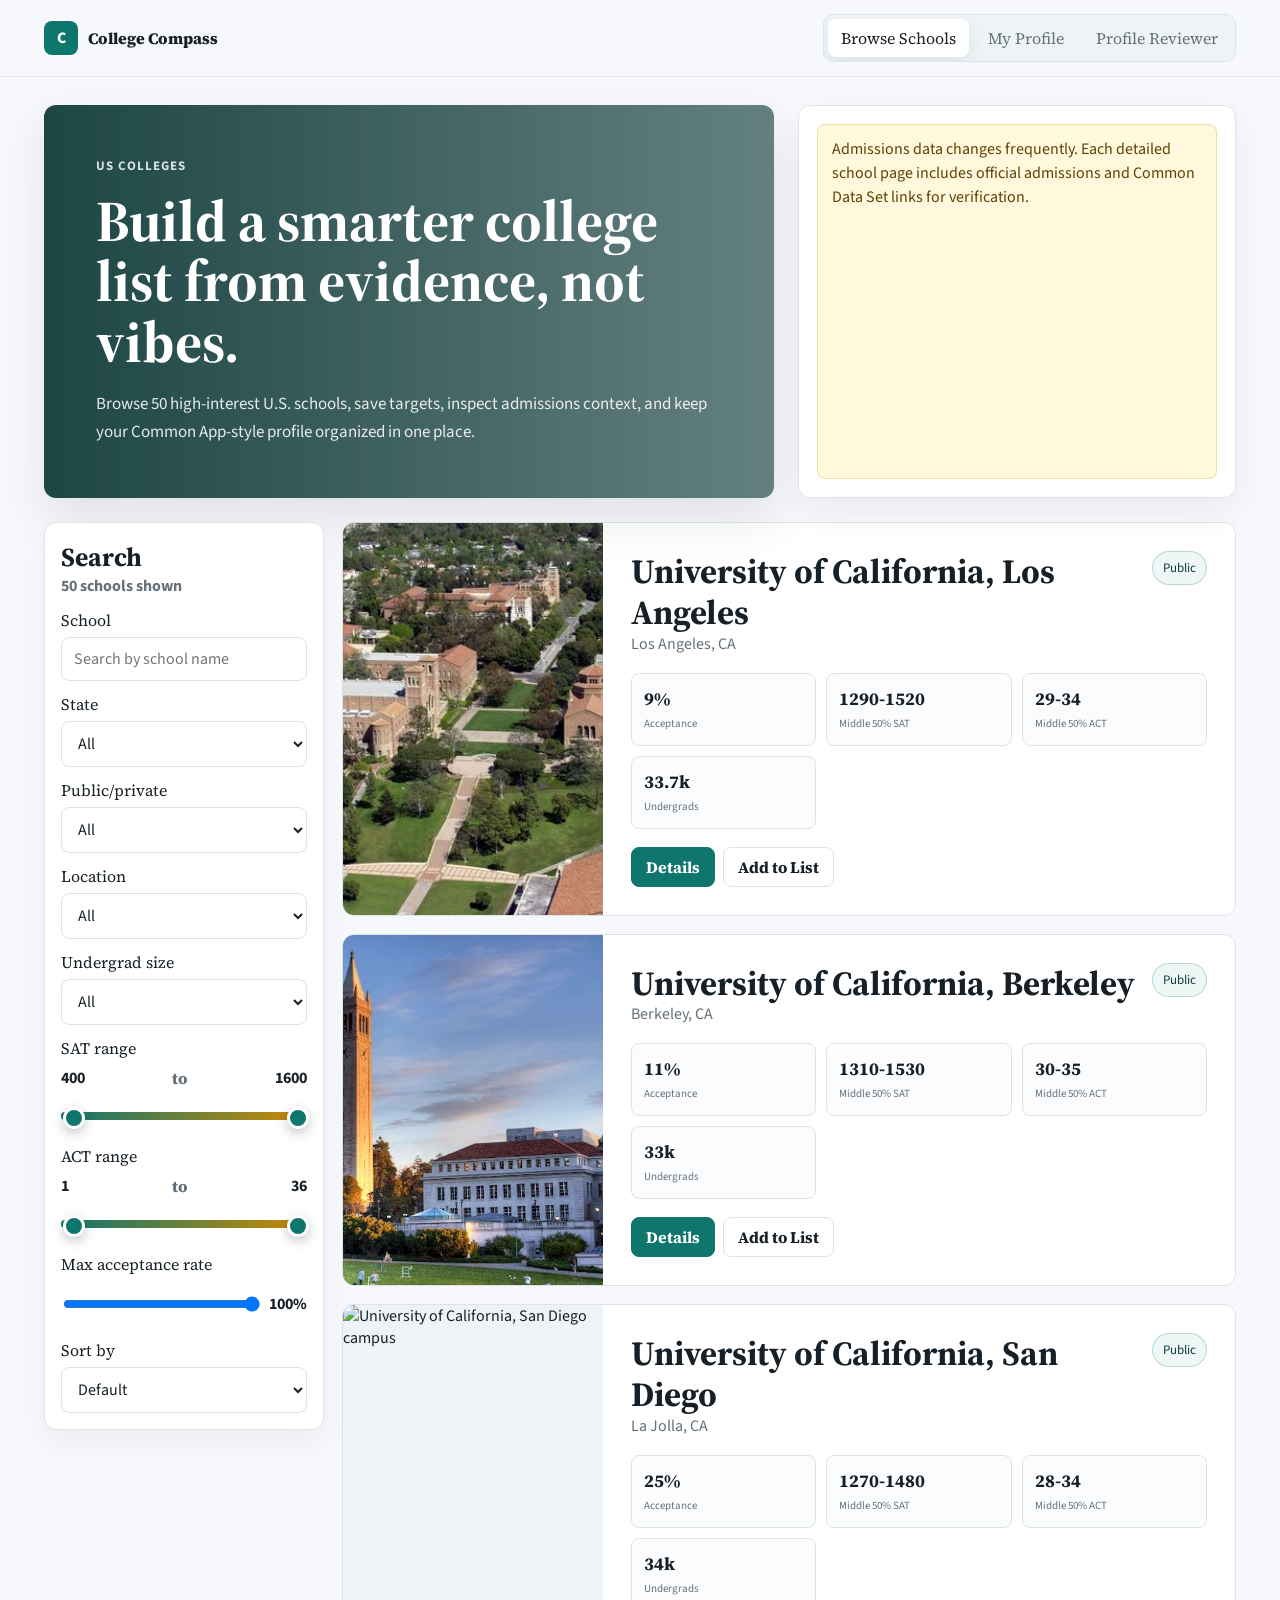
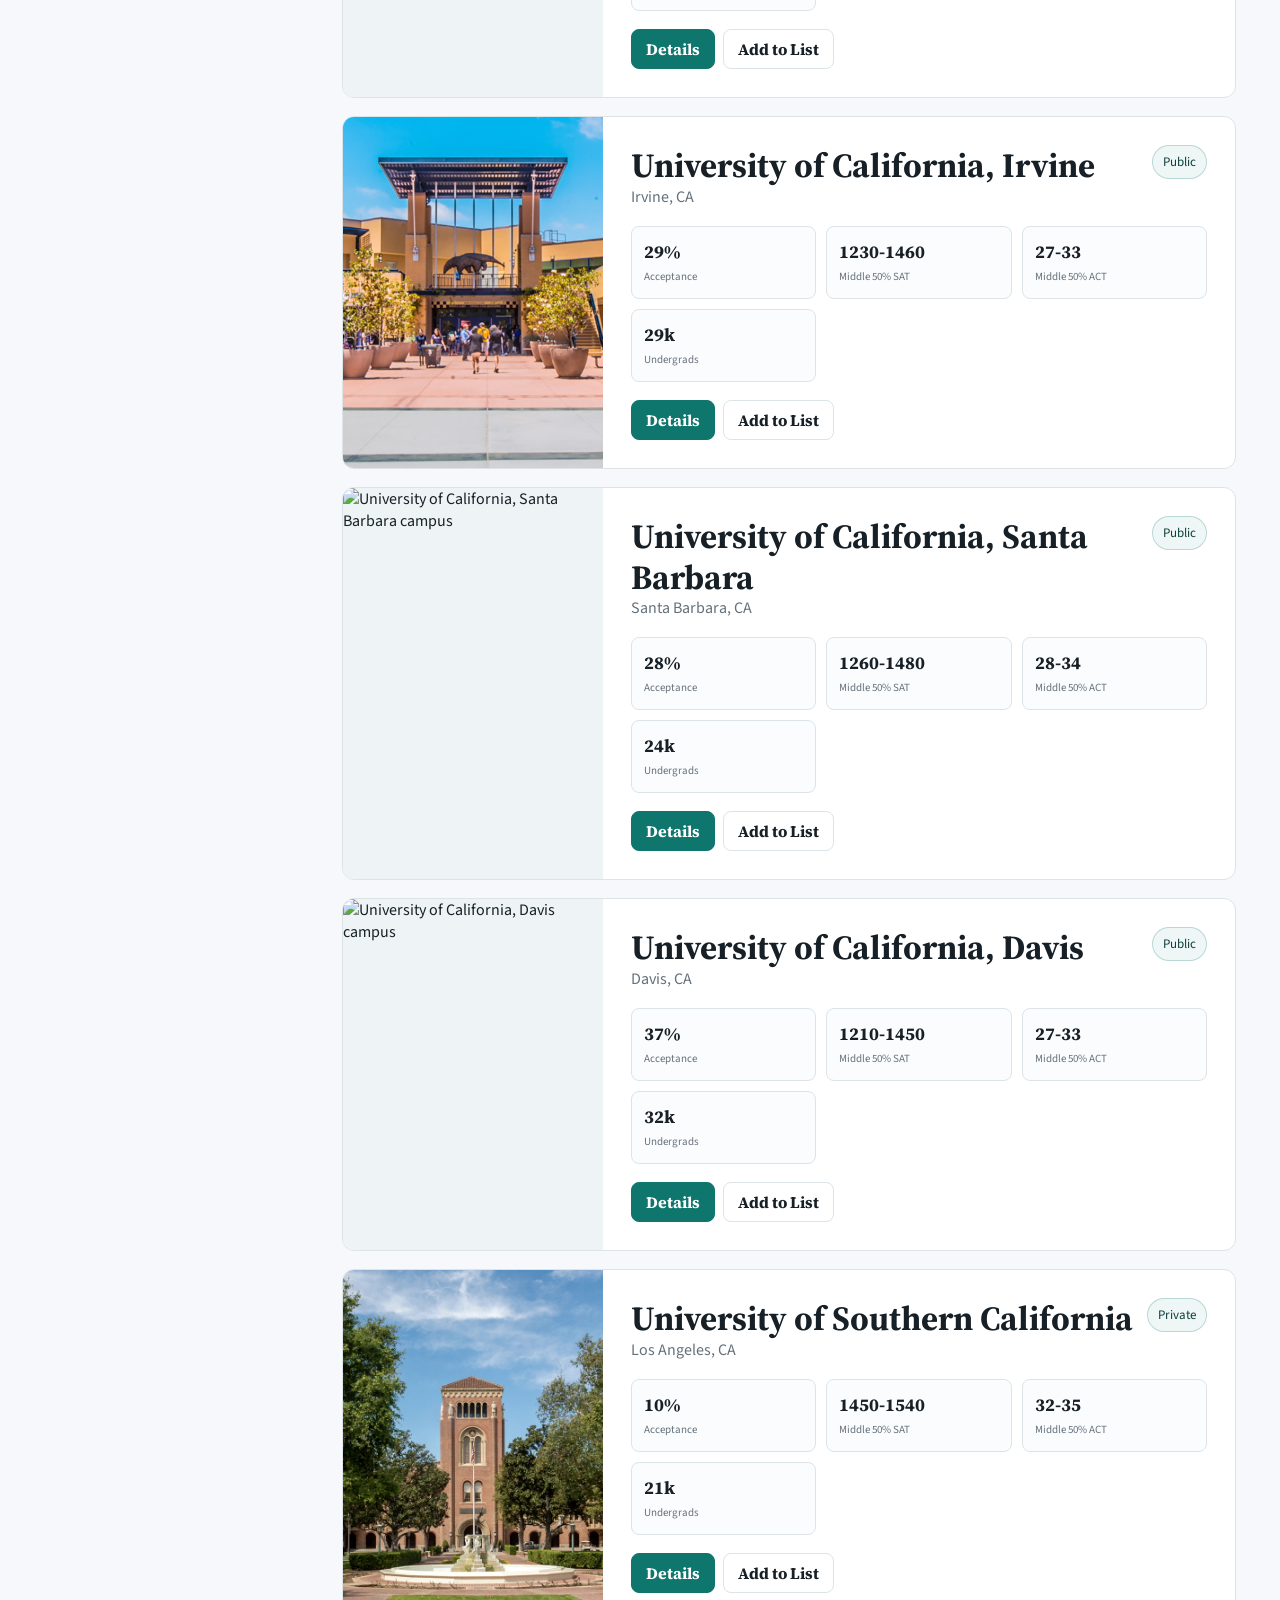
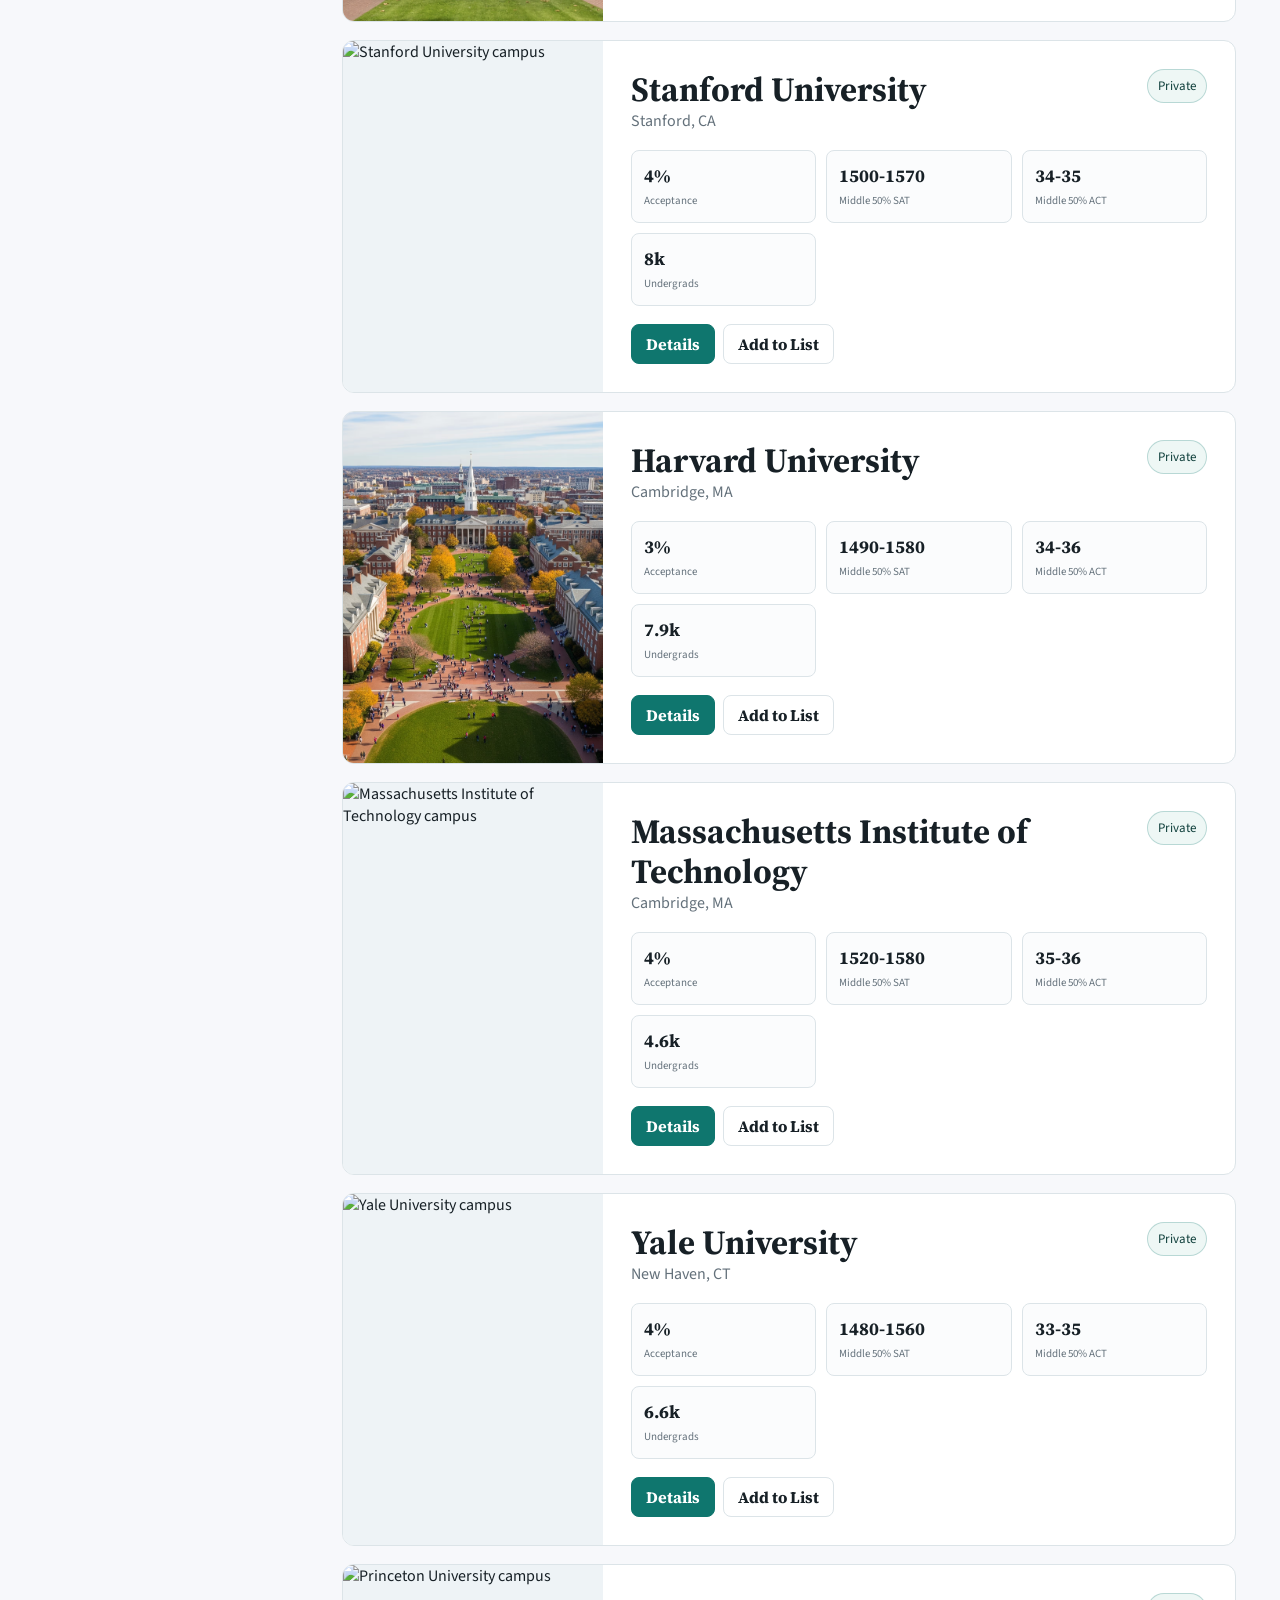
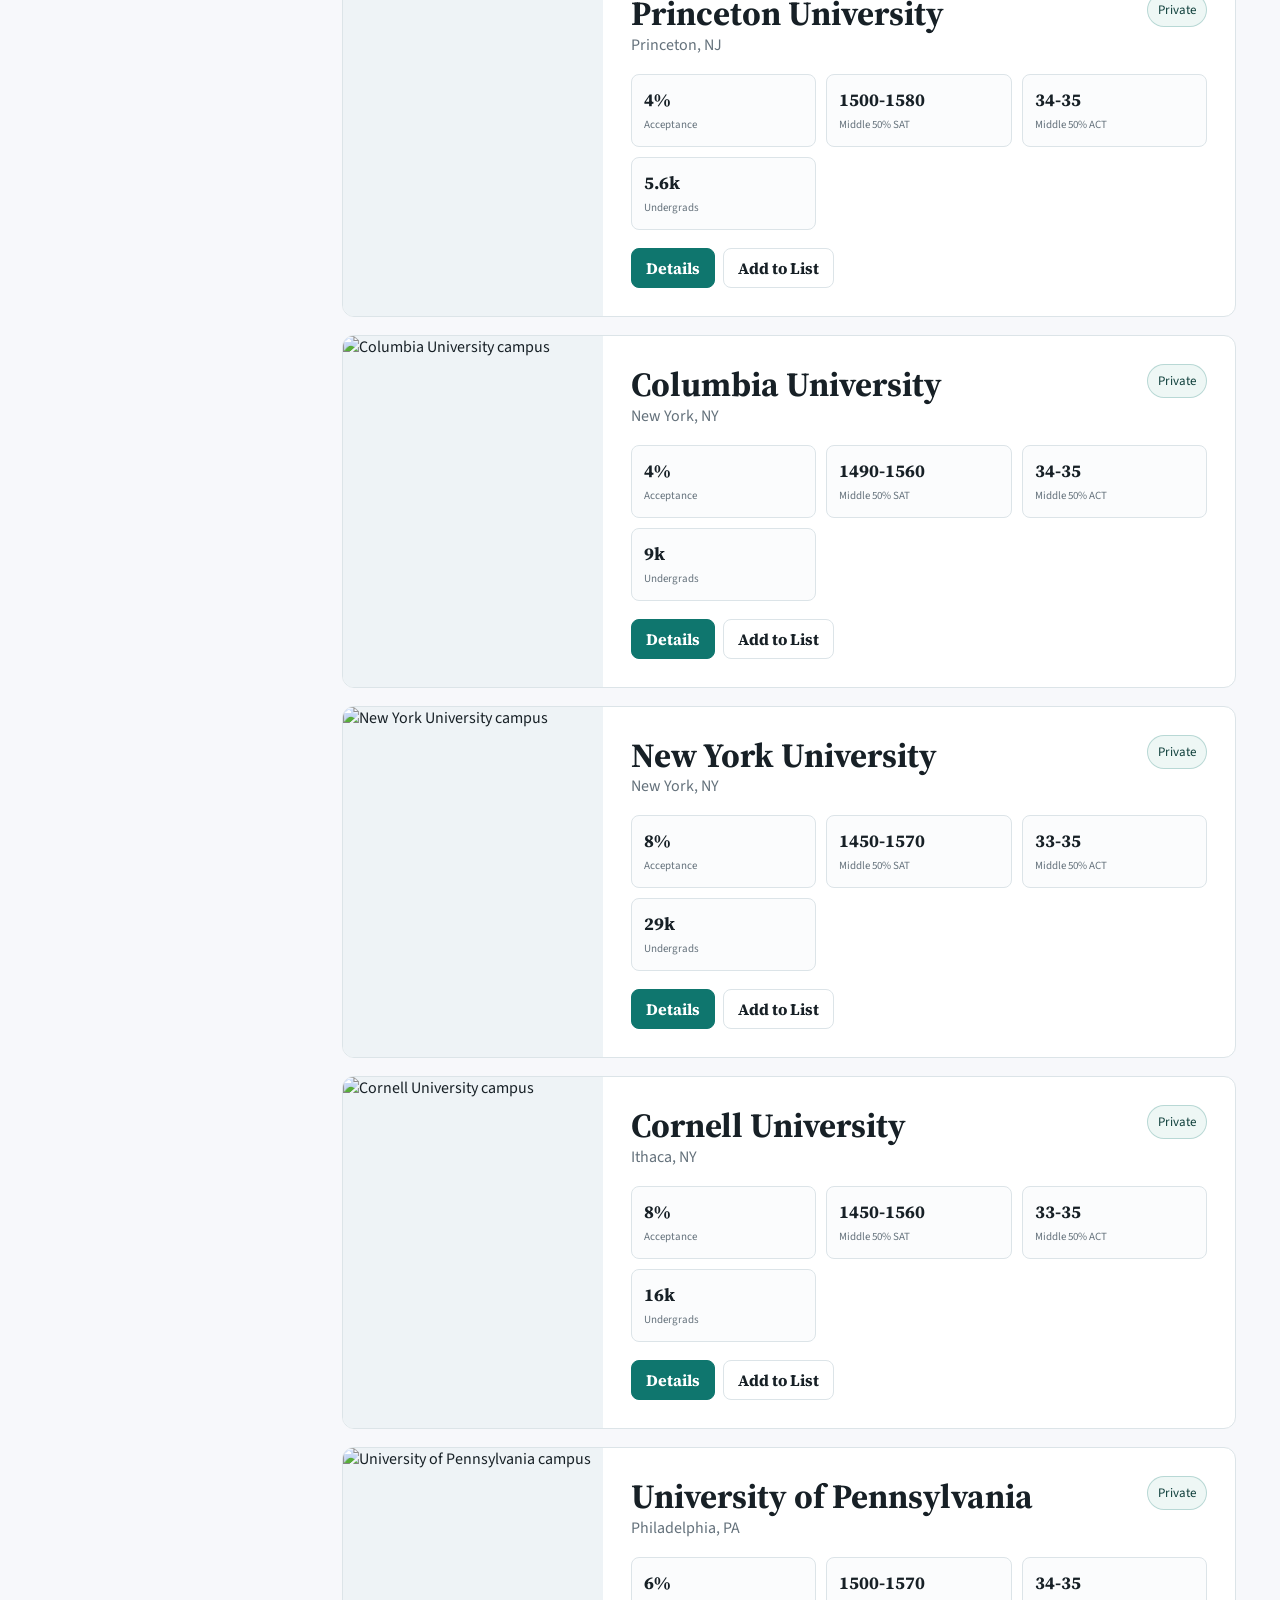
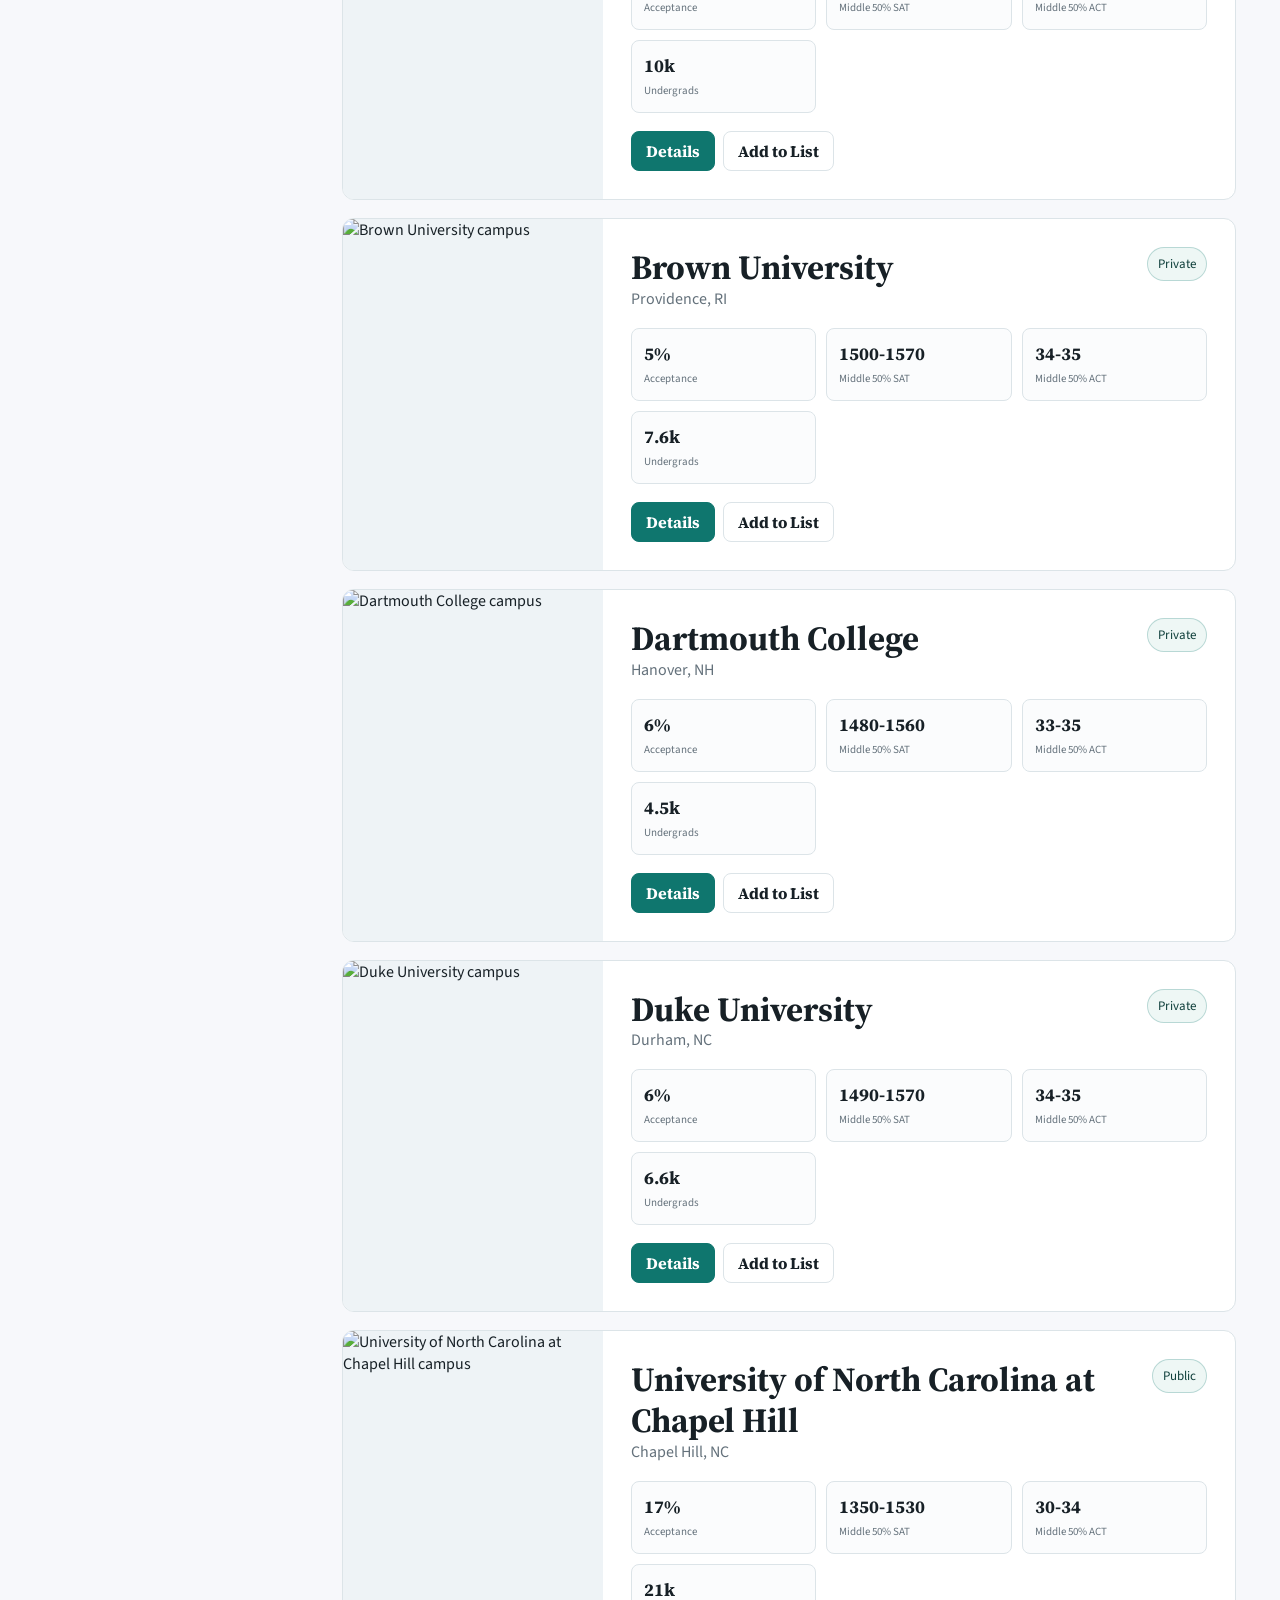
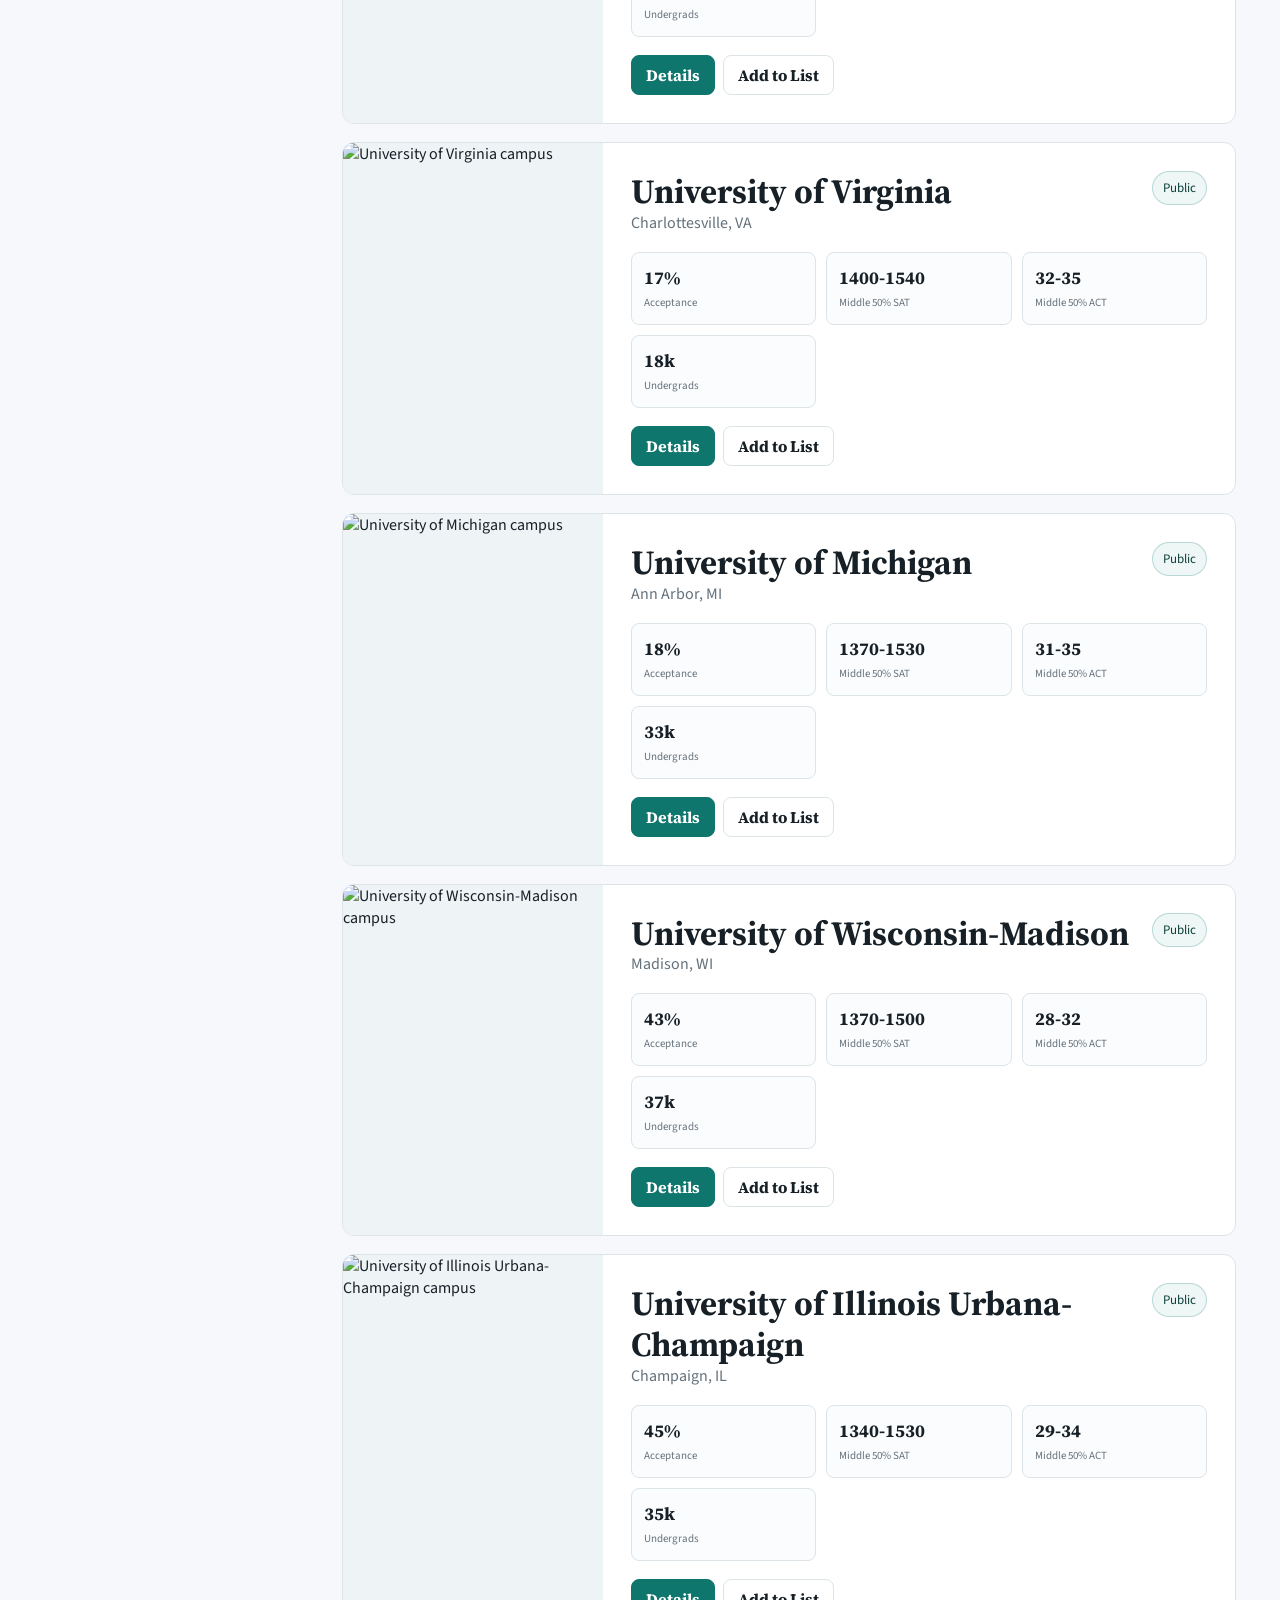
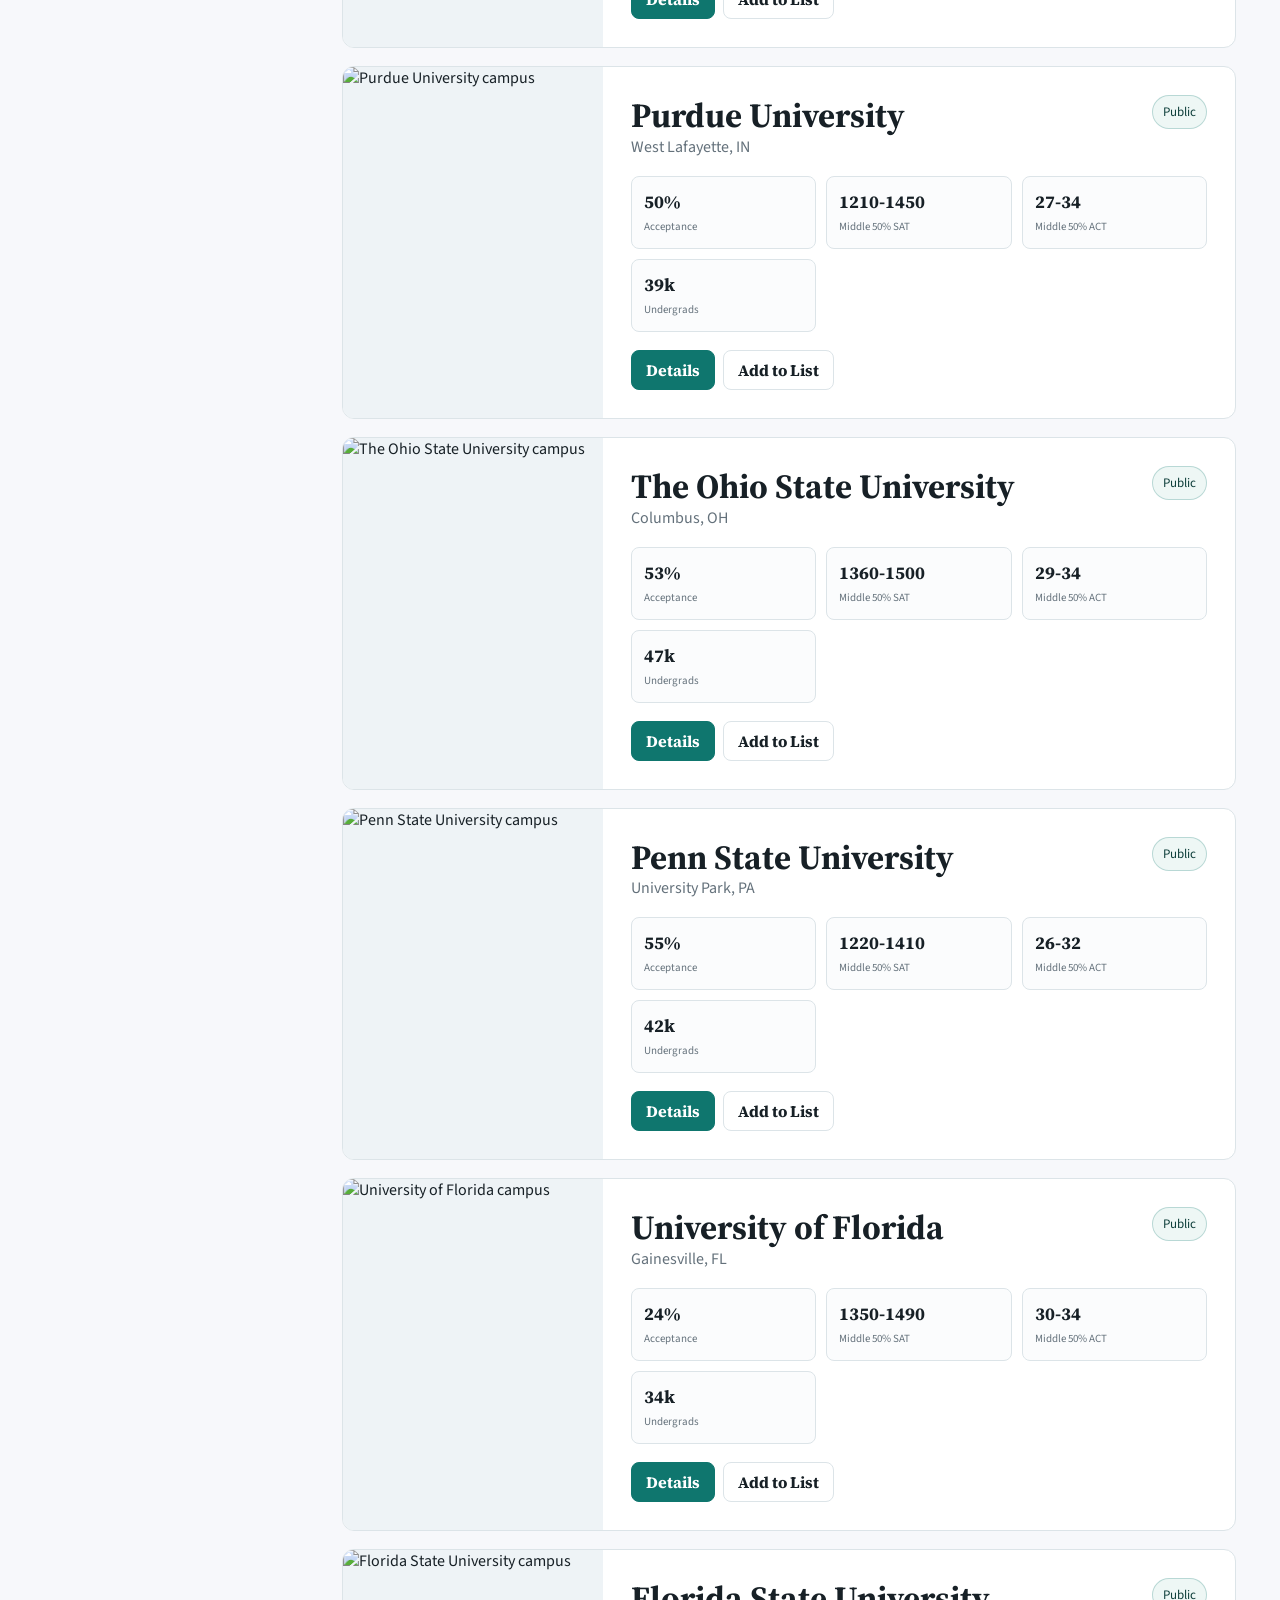
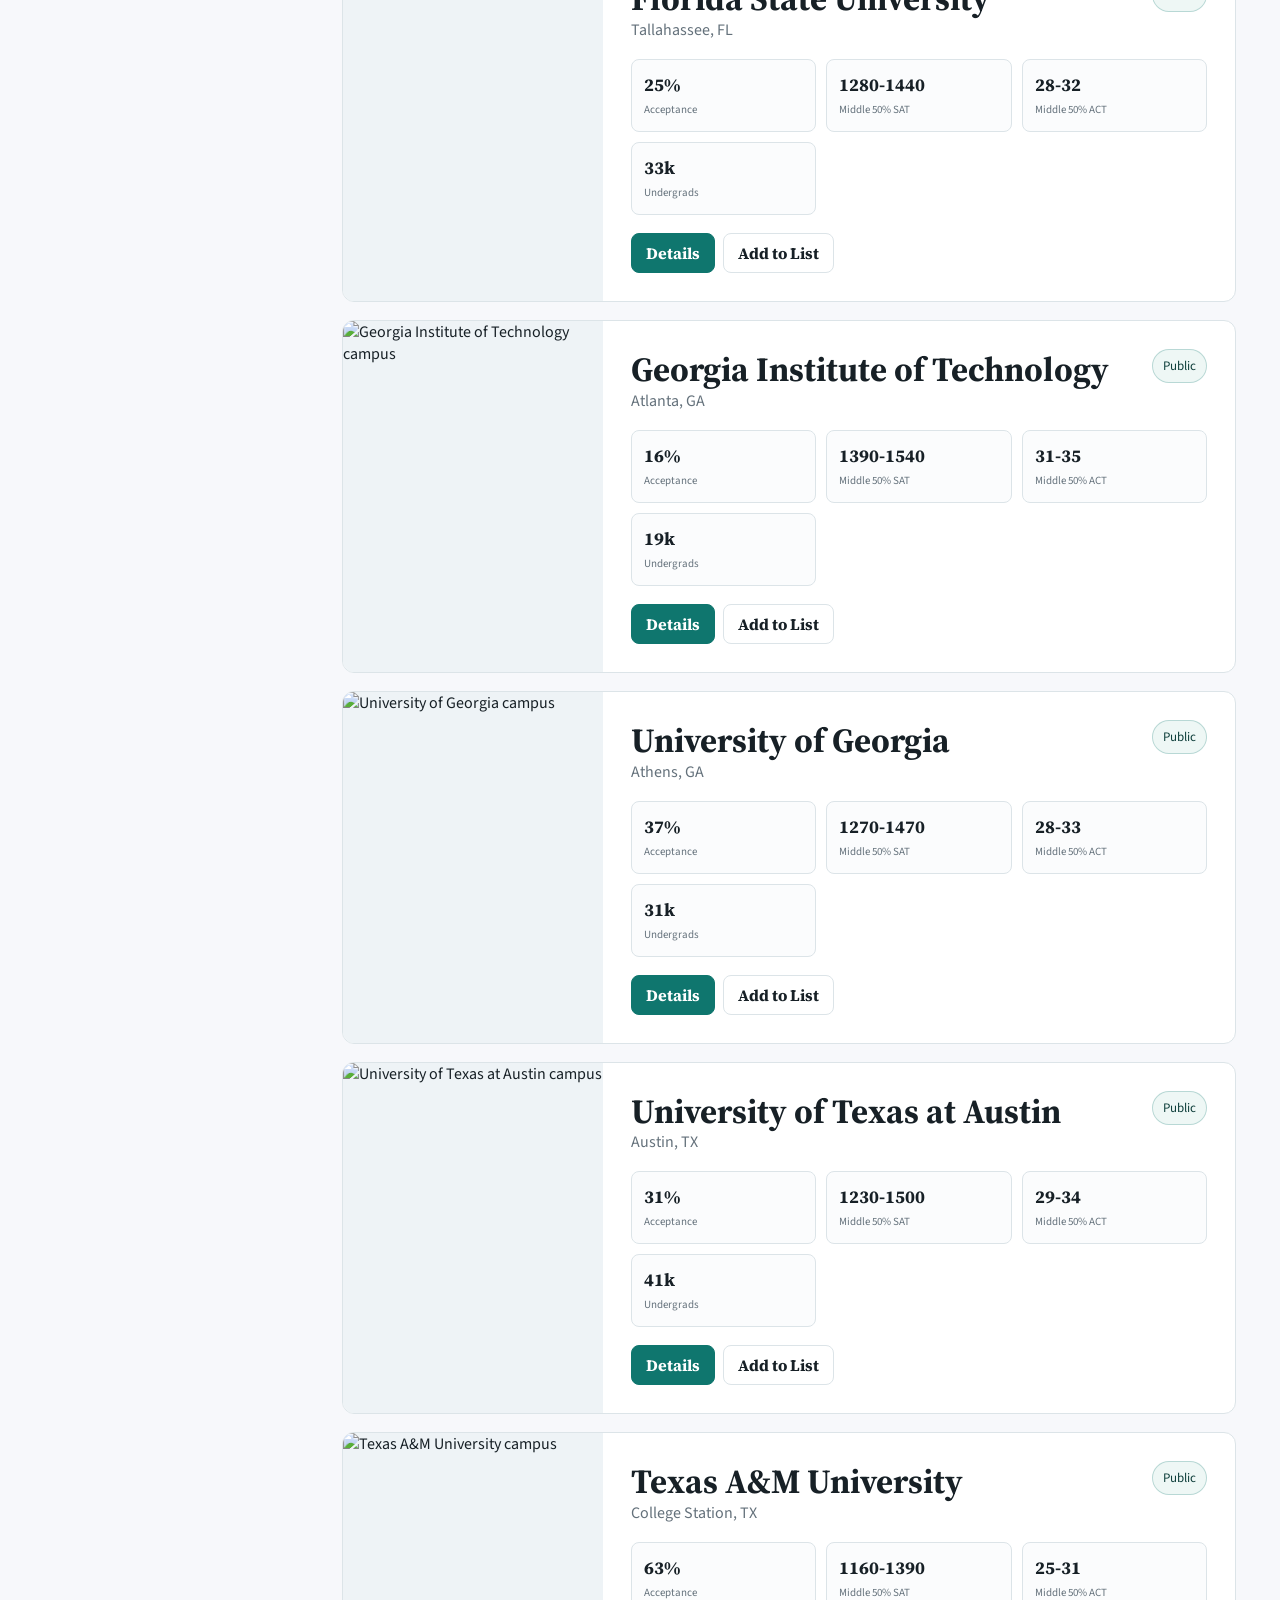
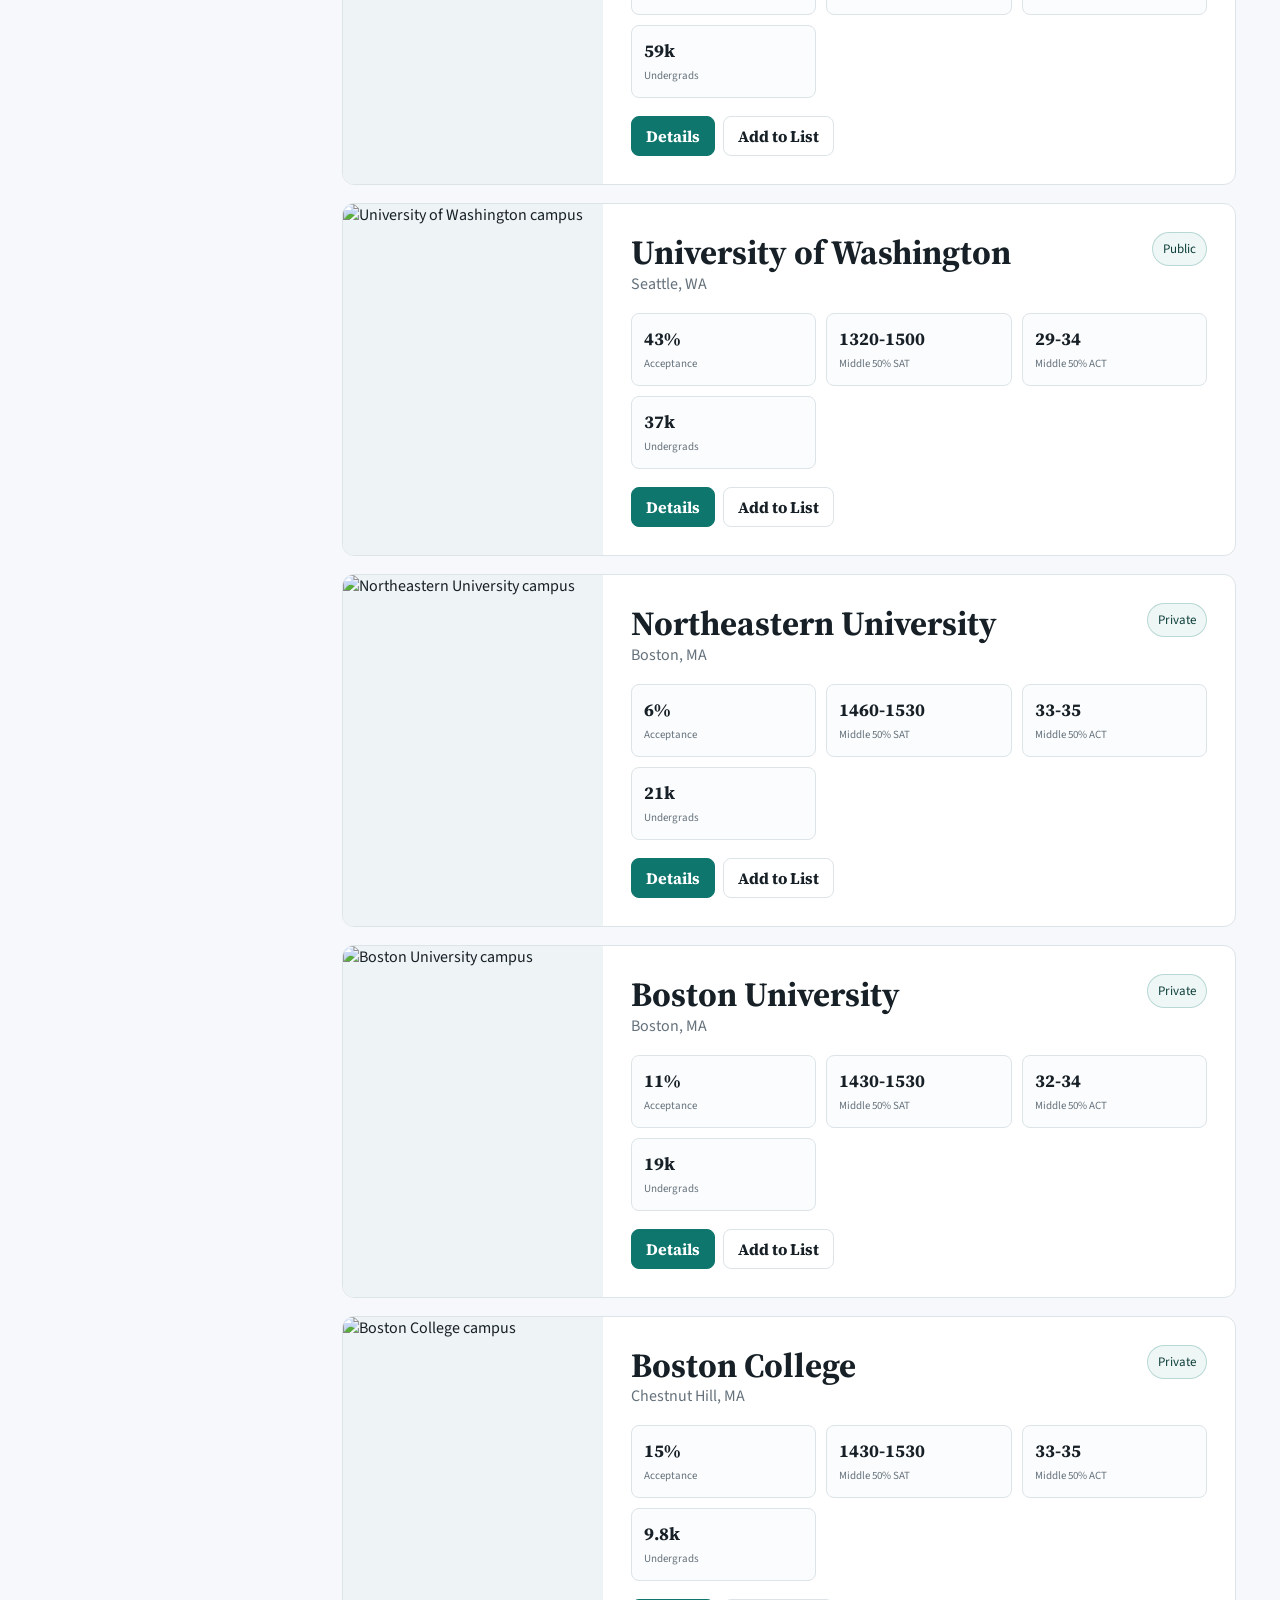
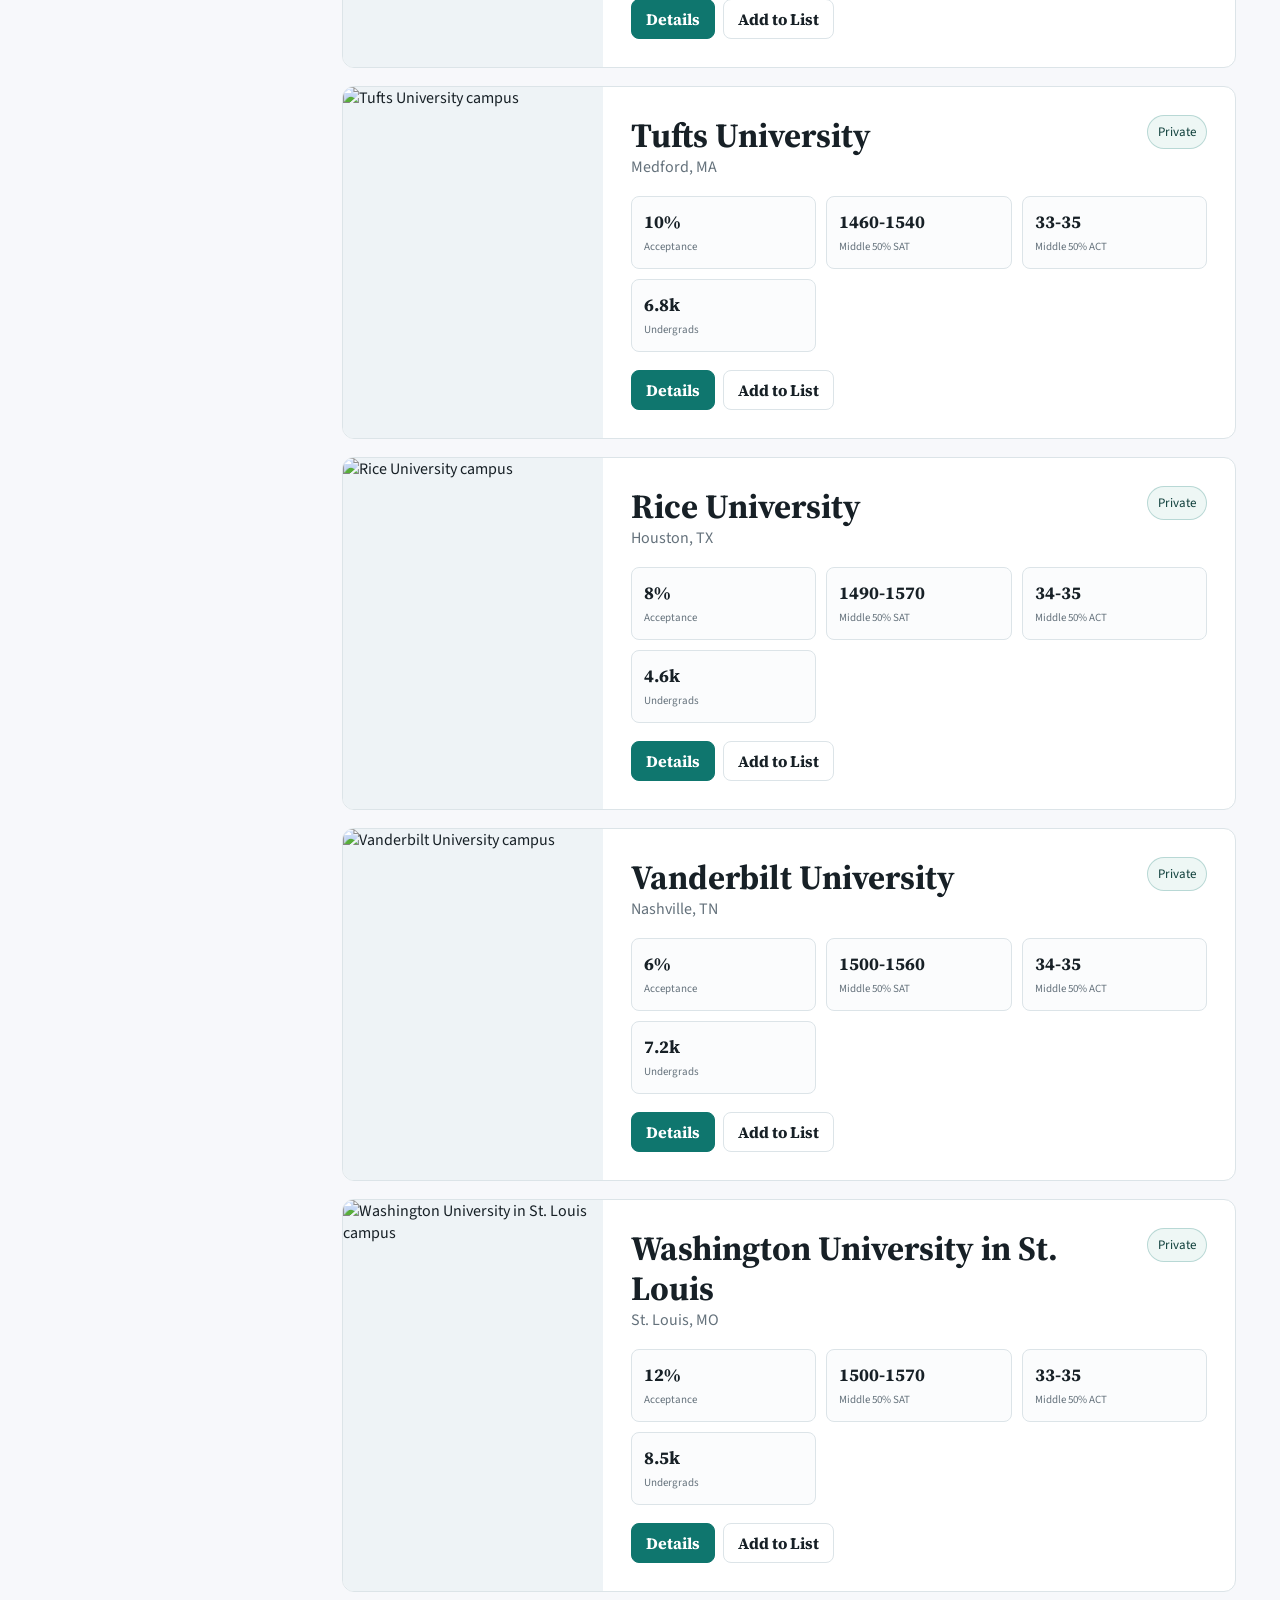
==== commit e1af5d20: "Add files via upload Added an AI summary for the user  Various GUI changes Click to generate AI Re" ====
--- a/index.html
+++ b/index.html
@@ -11,6 +11,7 @@
   </head>
   <body>
     <div id="app"></div>
+    <script src="schoolKnowledgeBase.js"></script>
     <script src="app.js"></script>
   </body>
 </html>
--- a/styles.css
+++ b/styles.css
@@ -25,6 +25,25 @@
   font-family: "Source Sans 3", system-ui, -apple-system, BlinkMacSystemFont, "Segoe UI", sans-serif;
 }
 
+h1,
+h2,
+h3,
+h4,
+.brand span,
+.tab,
+.stat b,
+.field span,
+.btn,
+.chip {
+  font-family: "Source Serif 4", Georgia, "Times New Roman", serif;
+}
+
+@media (prefers-reduced-motion: no-preference) {
+  html {
+    scroll-behavior: smooth;
+  }
+}
+
 button,
 input,
 select,
@@ -104,6 +123,7 @@
 
 .tab:hover {
   color: var(--ink);
+  transform: translateY(-1px);
 }
 
 .tab.active {
@@ -122,6 +142,7 @@
   gap: 24px;
   align-items: stretch;
   margin-bottom: 24px;
+  animation: softFade 260ms ease both;
 }
 
 .hero-copy {
@@ -204,6 +225,7 @@
   border: 1px solid var(--line);
   border-radius: 12px;
   box-shadow: 0 12px 30px rgba(23, 32, 38, 0.05);
+  transition: transform 220ms ease, box-shadow 220ms ease, border-color 220ms ease;
 }
 
 .controls {
@@ -409,7 +431,7 @@
   border: 1px solid var(--line);
   border-radius: 12px;
   background: white;
-  transition: transform 180ms ease, box-shadow 180ms ease, border 180ms ease;
+  transition: transform 220ms ease, box-shadow 220ms ease, border 220ms ease;
   cursor: pointer;
 }
 
@@ -578,6 +600,10 @@
   padding: 16px 16px 0;
 }
 
+.section-head.no-pad {
+  padding: 0;
+}
+
 .section-head p {
   margin: 4px 0 0;
 }
@@ -604,6 +630,13 @@
   border: 1px solid var(--line);
   border-radius: 8px;
   background: #fbfcfd;
+  transition: transform 180ms ease, border-color 180ms ease, background 180ms ease;
+}
+
+.entry:hover {
+  transform: translateY(-2px);
+  border-color: rgba(15, 118, 110, 0.24);
+  background: white;
 }
 
 .entry h4 {
@@ -614,6 +647,77 @@
   margin: 0;
   color: var(--muted);
   line-height: 1.5;
+}
+
+.alumni-box {
+  border-top: 1px solid var(--line);
+  margin-top: 4px;
+}
+
+.alumni-head {
+  padding: 16px 16px 0;
+}
+
+.alumni-head h3 {
+  margin: 0;
+  font-size: 18px;
+}
+
+.alumni-head p {
+  margin: 4px 0 0;
+}
+
+.chip-field,
+.major-field {
+  display: grid;
+  gap: 10px;
+  padding: 12px;
+  border: 1px solid var(--line);
+  border-radius: 8px;
+  background: #fbfcfd;
+}
+
+.chip-label {
+  display: flex;
+  justify-content: space-between;
+  gap: 12px;
+  align-items: center;
+  font-weight: 700;
+}
+
+.chip-label small {
+  color: var(--muted);
+  font-weight: 600;
+}
+
+.chip-list {
+  display: flex;
+  flex-wrap: wrap;
+  gap: 8px;
+  min-height: 32px;
+  align-items: center;
+}
+
+.chip {
+  border: 1px solid rgba(15, 118, 110, 0.24);
+  background: #eef7f5;
+  color: #0f3f3b;
+  border-radius: 999px;
+  padding: 7px 10px;
+  font: inherit;
+  font-size: 13px;
+  cursor: pointer;
+}
+
+.chip span {
+  margin-left: 6px;
+  color: var(--muted);
+}
+
+.chip-add {
+  display: grid;
+  grid-template-columns: 1fr auto;
+  gap: 8px;
 }
 
 .profile-card {
@@ -646,6 +750,171 @@
 
 .review-card {
   padding: 16px;
+}
+
+.reviewer-panel {
+  display: grid;
+  gap: 18px;
+  margin-bottom: 18px;
+}
+
+.reviewer-controls {
+  max-width: 520px;
+}
+
+.reviewer-split {
+  display: grid;
+  grid-template-columns: 280px minmax(0, 1fr);
+  gap: 18px;
+  align-items: start;
+}
+
+.more-info-grid {
+  grid-template-columns: minmax(0, 1.15fr) minmax(280px, 0.85fr);
+  padding: 16px;
+}
+
+.importance-chart {
+  display: grid;
+  gap: 14px;
+  justify-items: center;
+  padding: 12px;
+}
+
+.pie {
+  width: min(220px, 100%);
+  aspect-ratio: 1;
+  border-radius: 50%;
+  box-shadow: inset 0 0 0 12px rgba(255, 255, 255, 0.28), var(--shadow);
+}
+
+.legend {
+  display: grid;
+  gap: 8px;
+  width: 100%;
+}
+
+.legend span {
+  display: flex;
+  gap: 8px;
+  align-items: center;
+  color: var(--muted);
+  font-weight: 800;
+}
+
+.legend i {
+  width: 12px;
+  height: 12px;
+  border-radius: 50%;
+}
+
+.factor-breakdown,
+.guidance-list {
+  display: grid;
+  gap: 10px;
+}
+
+.factor-row {
+  display: grid;
+  grid-template-columns: minmax(0, 1fr) 150px;
+  gap: 12px;
+  padding: 12px;
+  border: 1px solid var(--line);
+  border-radius: 8px;
+  background: #fbfcfd;
+}
+
+.factor-row span,
+.guidance-list p {
+  display: block;
+  margin: 4px 0 0;
+  color: var(--muted);
+  line-height: 1.5;
+}
+
+.guidance-list {
+  padding: 12px 0;
+  border-bottom: 1px solid var(--line);
+}
+
+.guidance-list h4 {
+  margin: 0;
+}
+
+.ai-report {
+  display: grid;
+  gap: 10px;
+  line-height: 1.65;
+}
+
+.report-card {
+  display: grid;
+  gap: 16px;
+  padding: 16px;
+  border: 1px solid var(--line);
+  border-radius: 10px;
+  background: linear-gradient(180deg, #ffffff, #f8fbfa);
+  animation: softFade 220ms ease both;
+}
+
+.report-section {
+  display: grid;
+  gap: 8px;
+  padding-bottom: 14px;
+  border-bottom: 1px solid var(--line);
+}
+
+.report-section:last-child {
+  padding-bottom: 0;
+  border-bottom: 0;
+}
+
+.report-section h3,
+.report-card h4,
+.report-section p {
+  margin: 0;
+}
+
+.report-section ul {
+  display: grid;
+  gap: 6px;
+  margin: 0;
+  padding-left: 20px;
+}
+
+.report-section li {
+  line-height: 1.55;
+}
+
+.ai-actions {
+  display: grid;
+  grid-template-columns: max-content minmax(180px, 1fr);
+  gap: 14px;
+  align-items: center;
+}
+
+.ai-loading {
+  height: 10px;
+  overflow: hidden;
+  border-radius: 999px;
+  background: var(--surface-2);
+}
+
+.ai-loading span {
+  display: block;
+  height: 100%;
+  width: 0;
+  border-radius: inherit;
+  background: linear-gradient(90deg, var(--brand), var(--accent));
+  transition: width 220ms ease;
+}
+
+.ai-loading.active span {
+  min-width: 8%;
+}
+
+.ai-report h3 {
+  margin-top: 6px;
 }
 
 .modal {
@@ -921,9 +1190,35 @@
   to { opacity: 1; }
 }
 
+@keyframes pageIn {
+  from { opacity: 0; transform: translateY(8px); }
+  to { opacity: 1; transform: translateY(0); }
+}
+
+@keyframes floatIn {
+  from { opacity: 0; transform: translateY(14px); }
+  to { opacity: 1; transform: translateY(0); }
+}
+
+@keyframes softFade {
+  from { opacity: 0; transform: translateY(4px); }
+  to { opacity: 1; transform: translateY(0); }
+}
+
 @keyframes rise {
   from { opacity: 0; transform: translateY(18px) scale(0.98); }
   to { opacity: 1; transform: translateY(0) scale(1); }
+}
+
+@media (prefers-reduced-motion: reduce) {
+  *,
+  *::before,
+  *::after {
+    animation-duration: 0.001ms !important;
+    animation-iteration-count: 1 !important;
+    scroll-behavior: auto !important;
+    transition-duration: 0.001ms !important;
+  }
 }
 
 @media (max-width: 980px) {
@@ -968,6 +1263,11 @@
     grid-template-columns: 1fr;
   }
 
+  .reviewer-split,
+  .factor-row {
+    grid-template-columns: 1fr;
+  }
+
   .school-image {
     min-height: 0;
     height: auto;
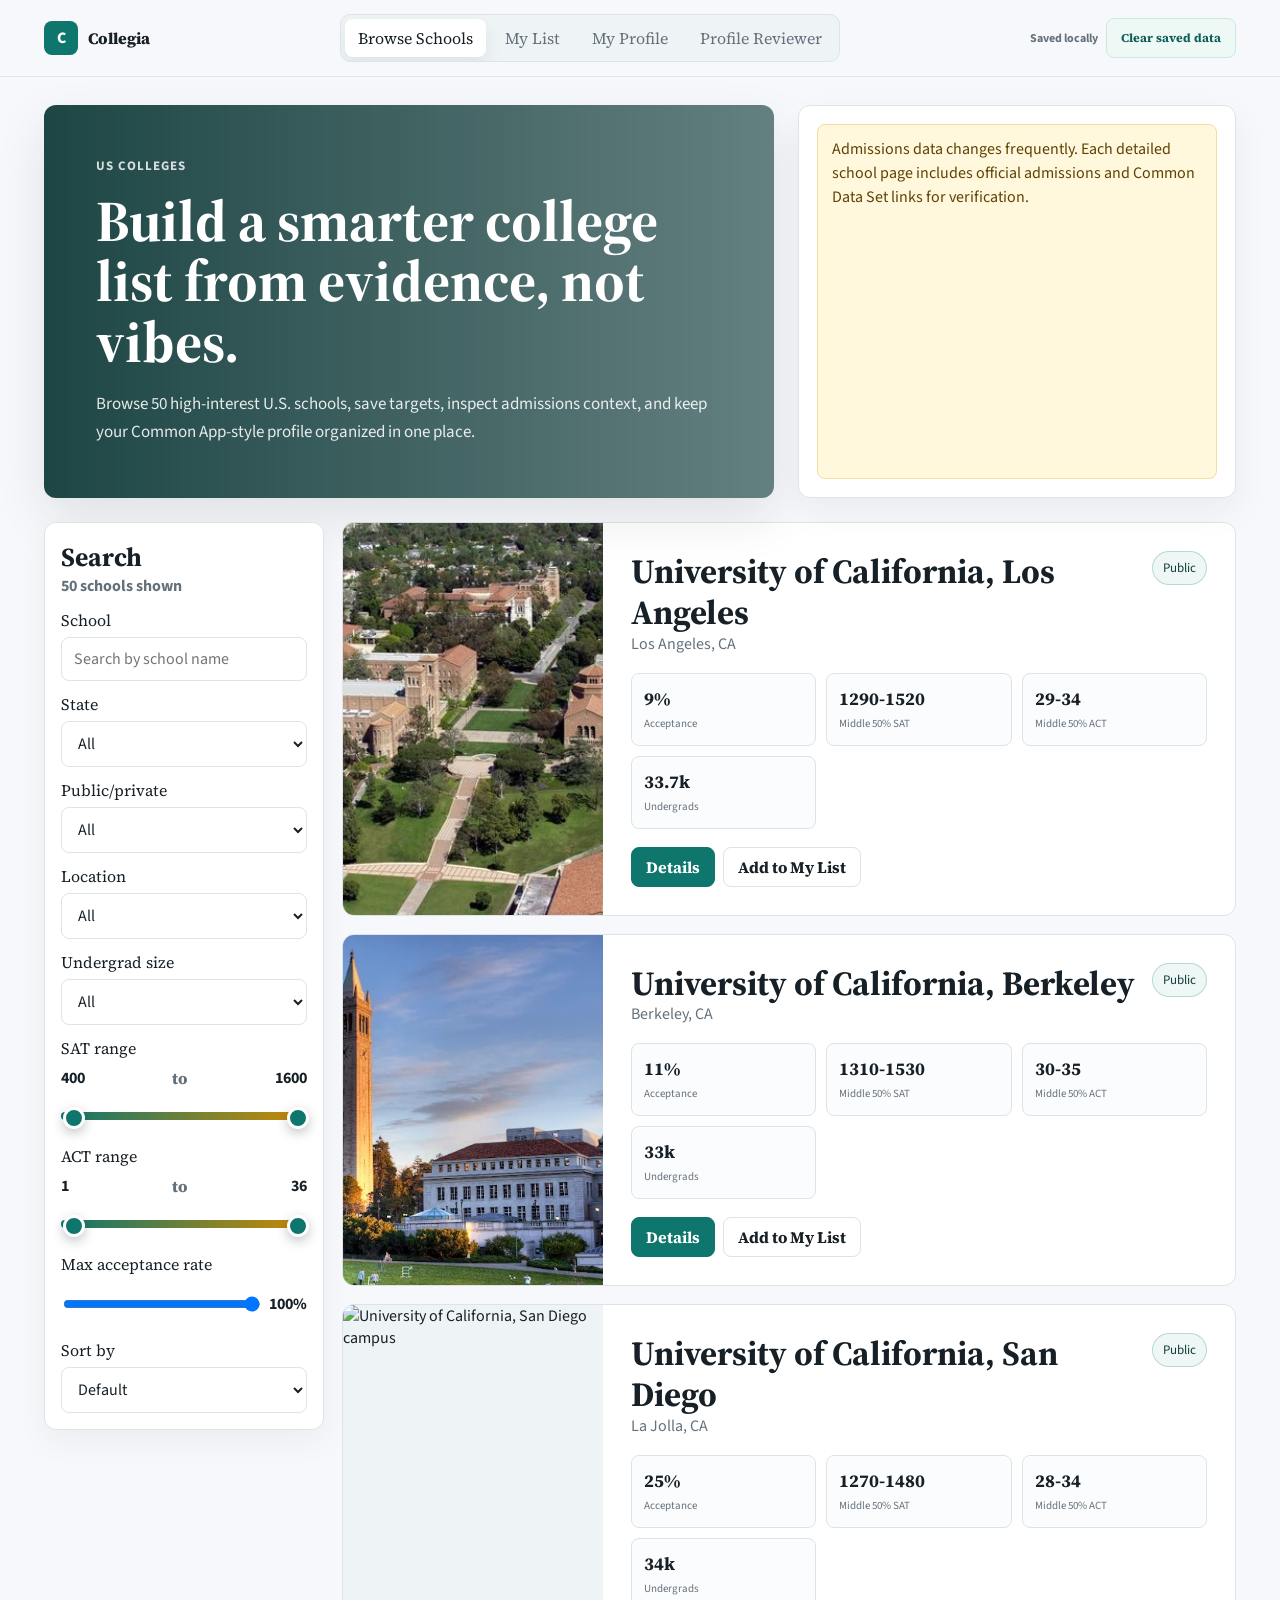
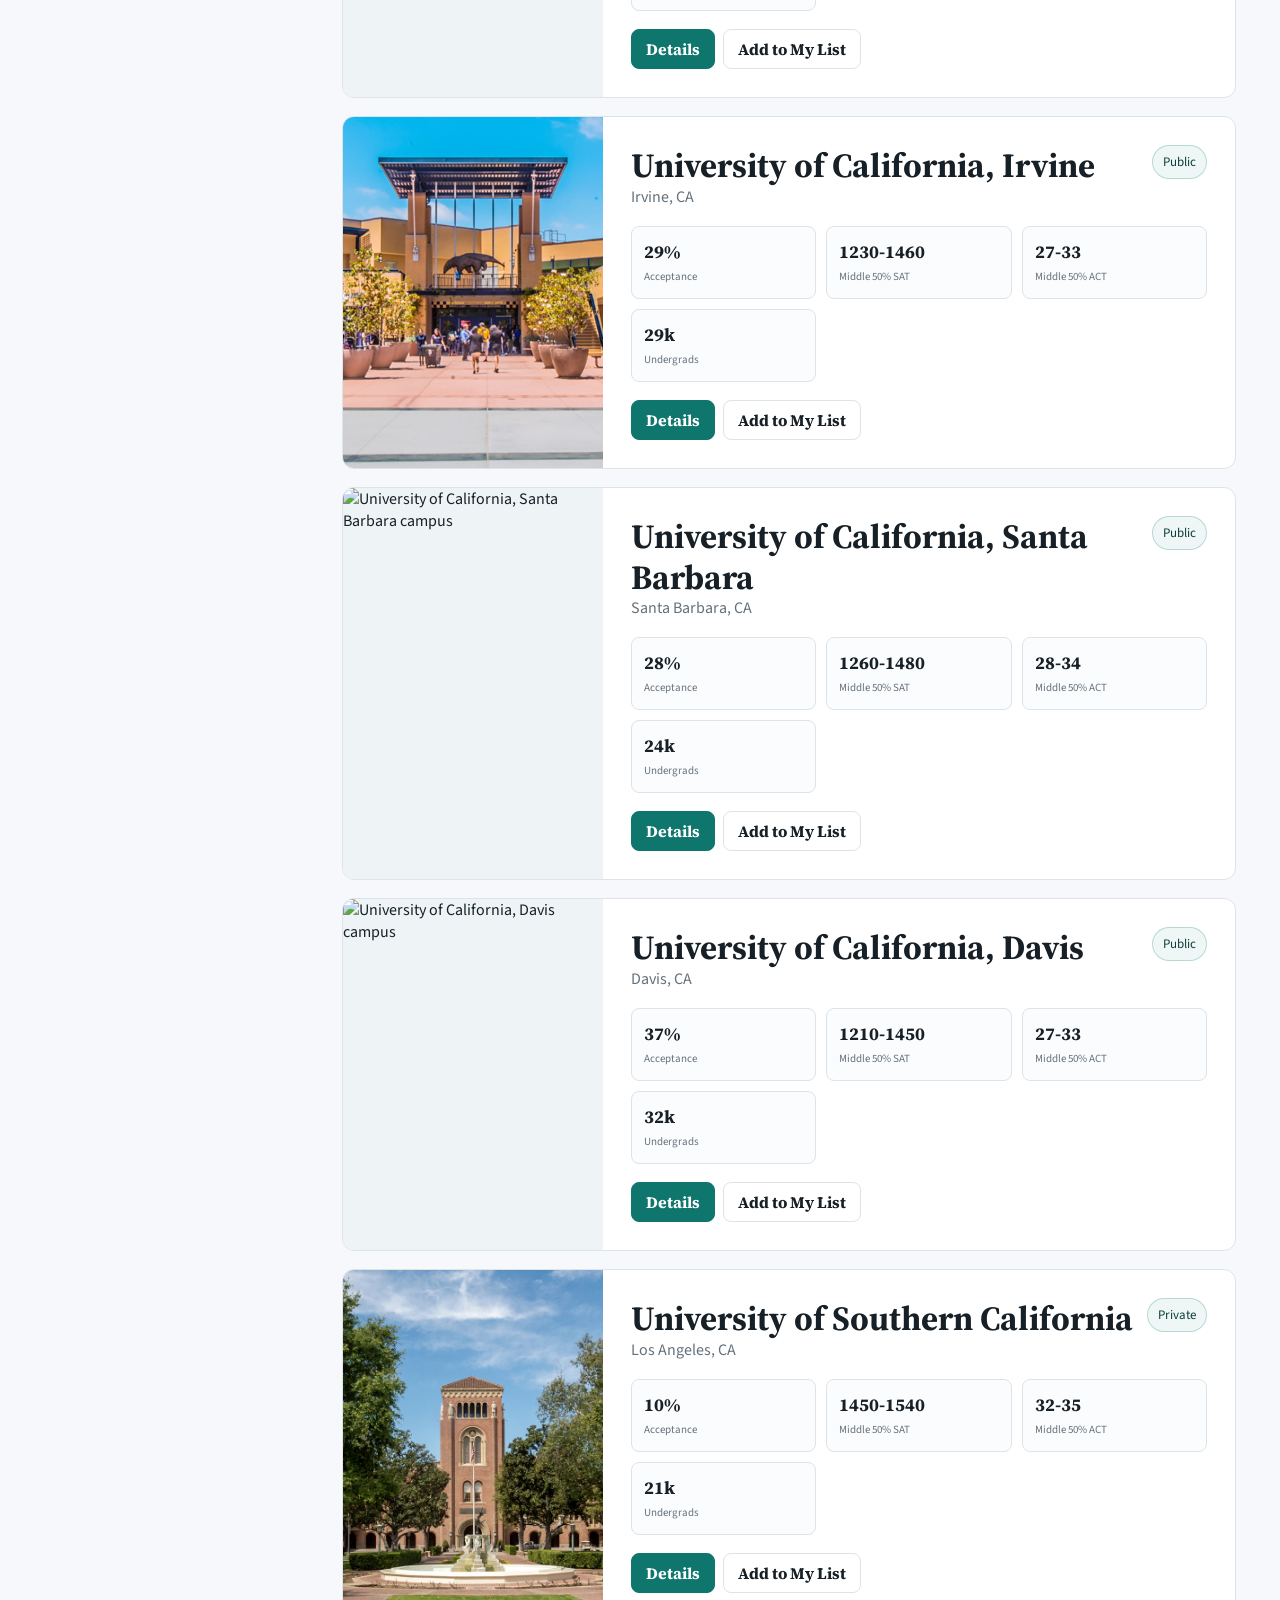
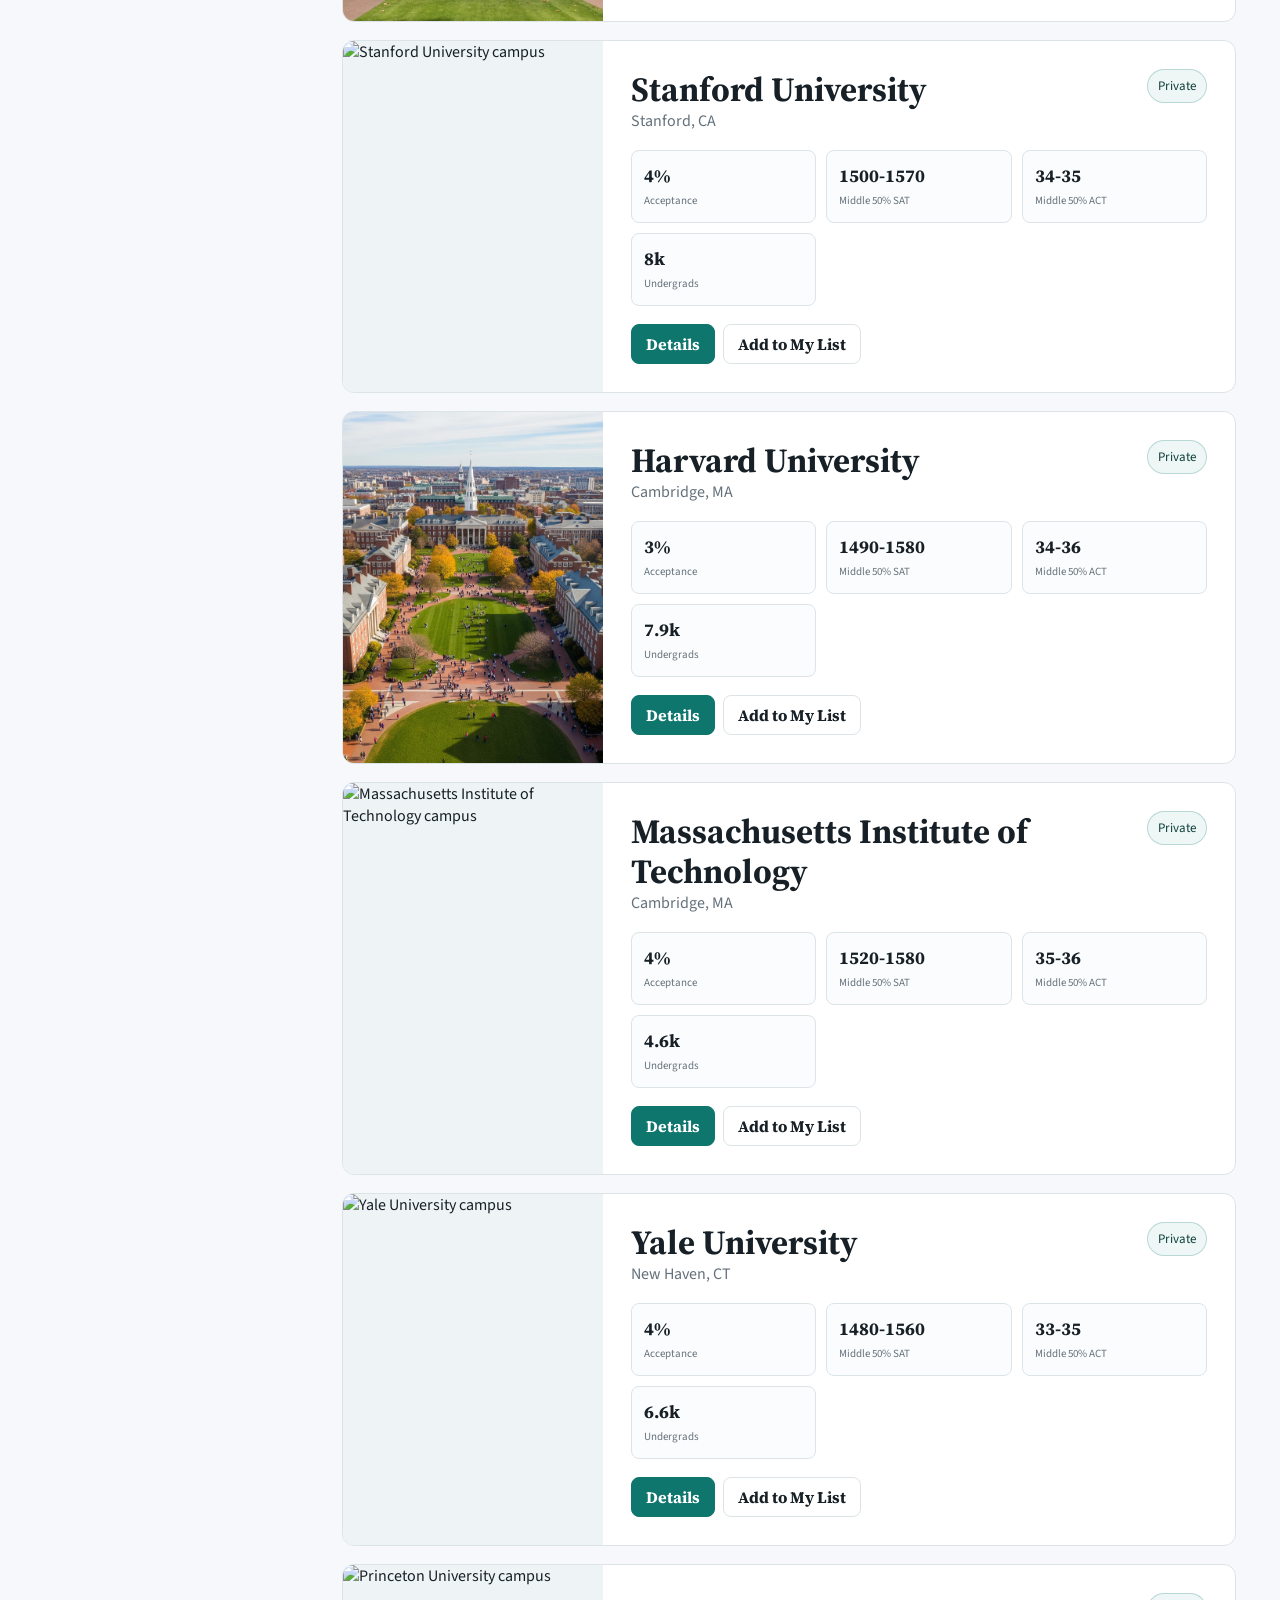
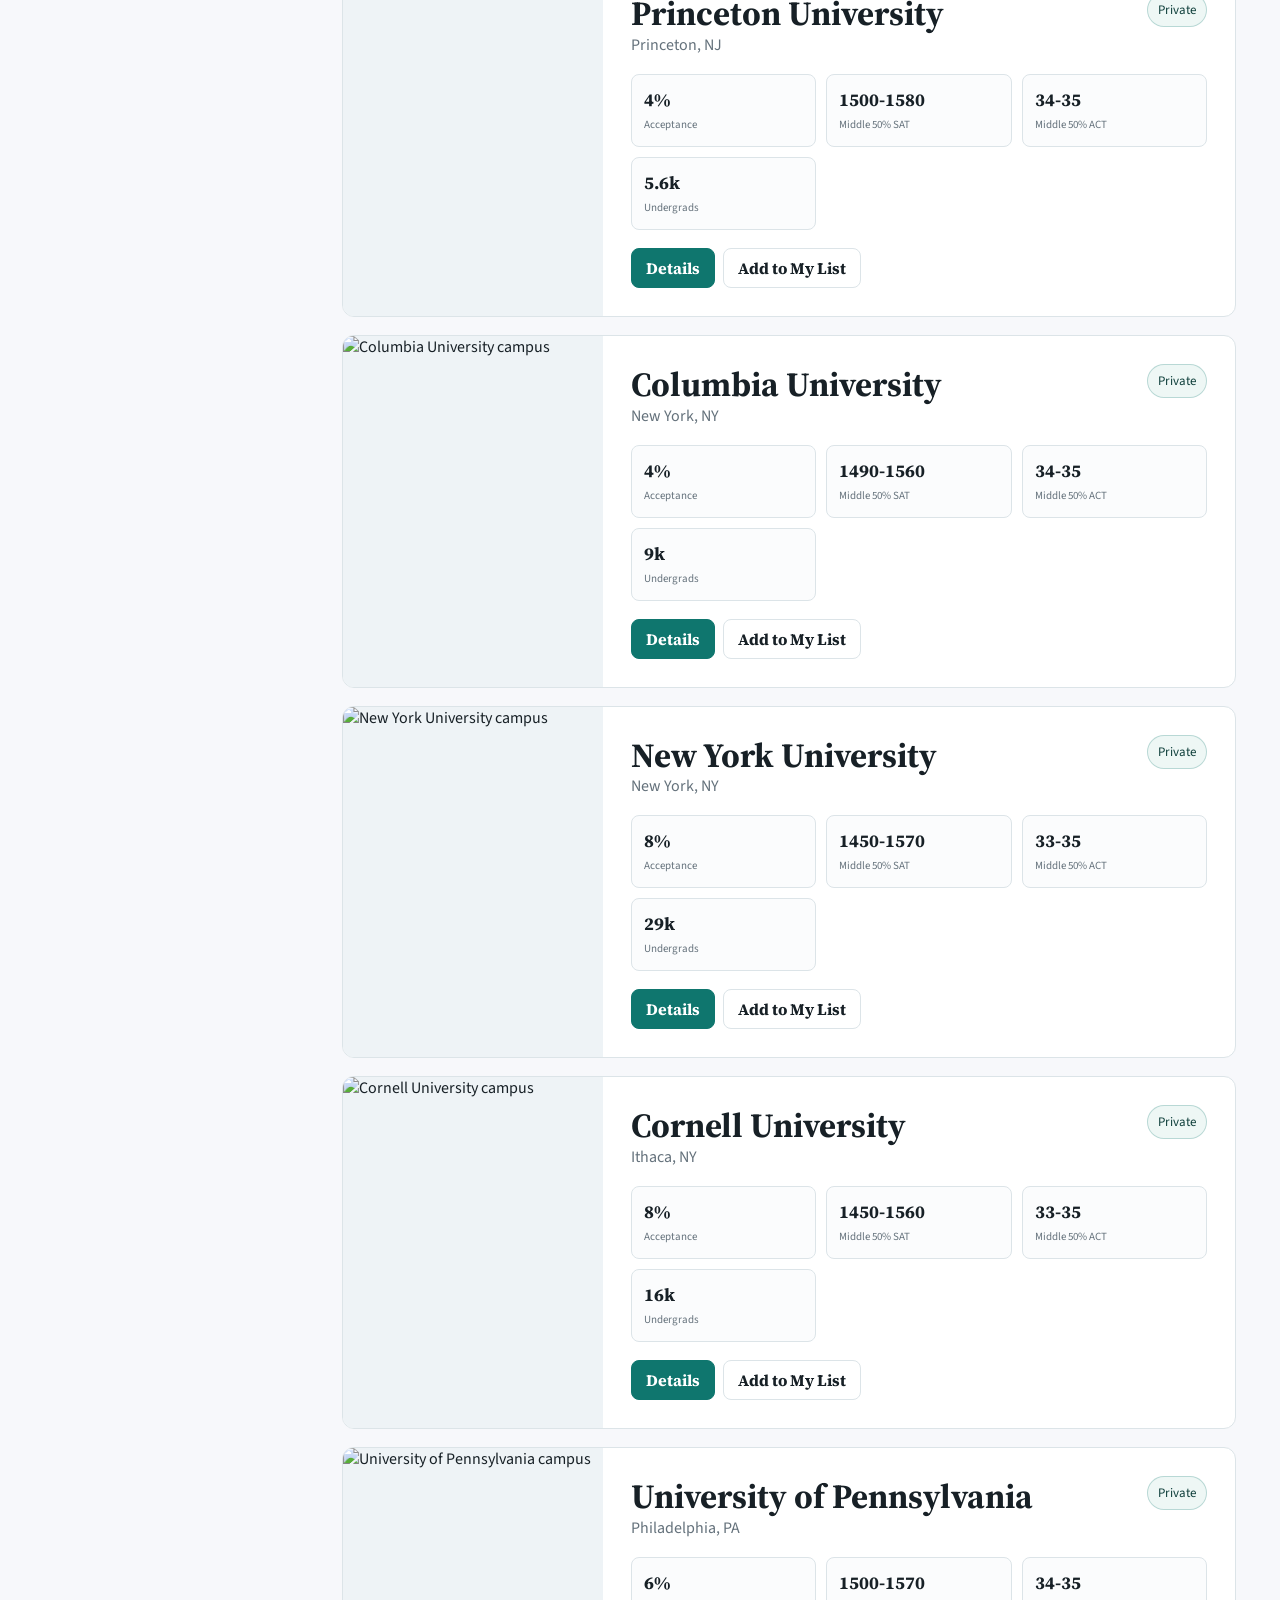
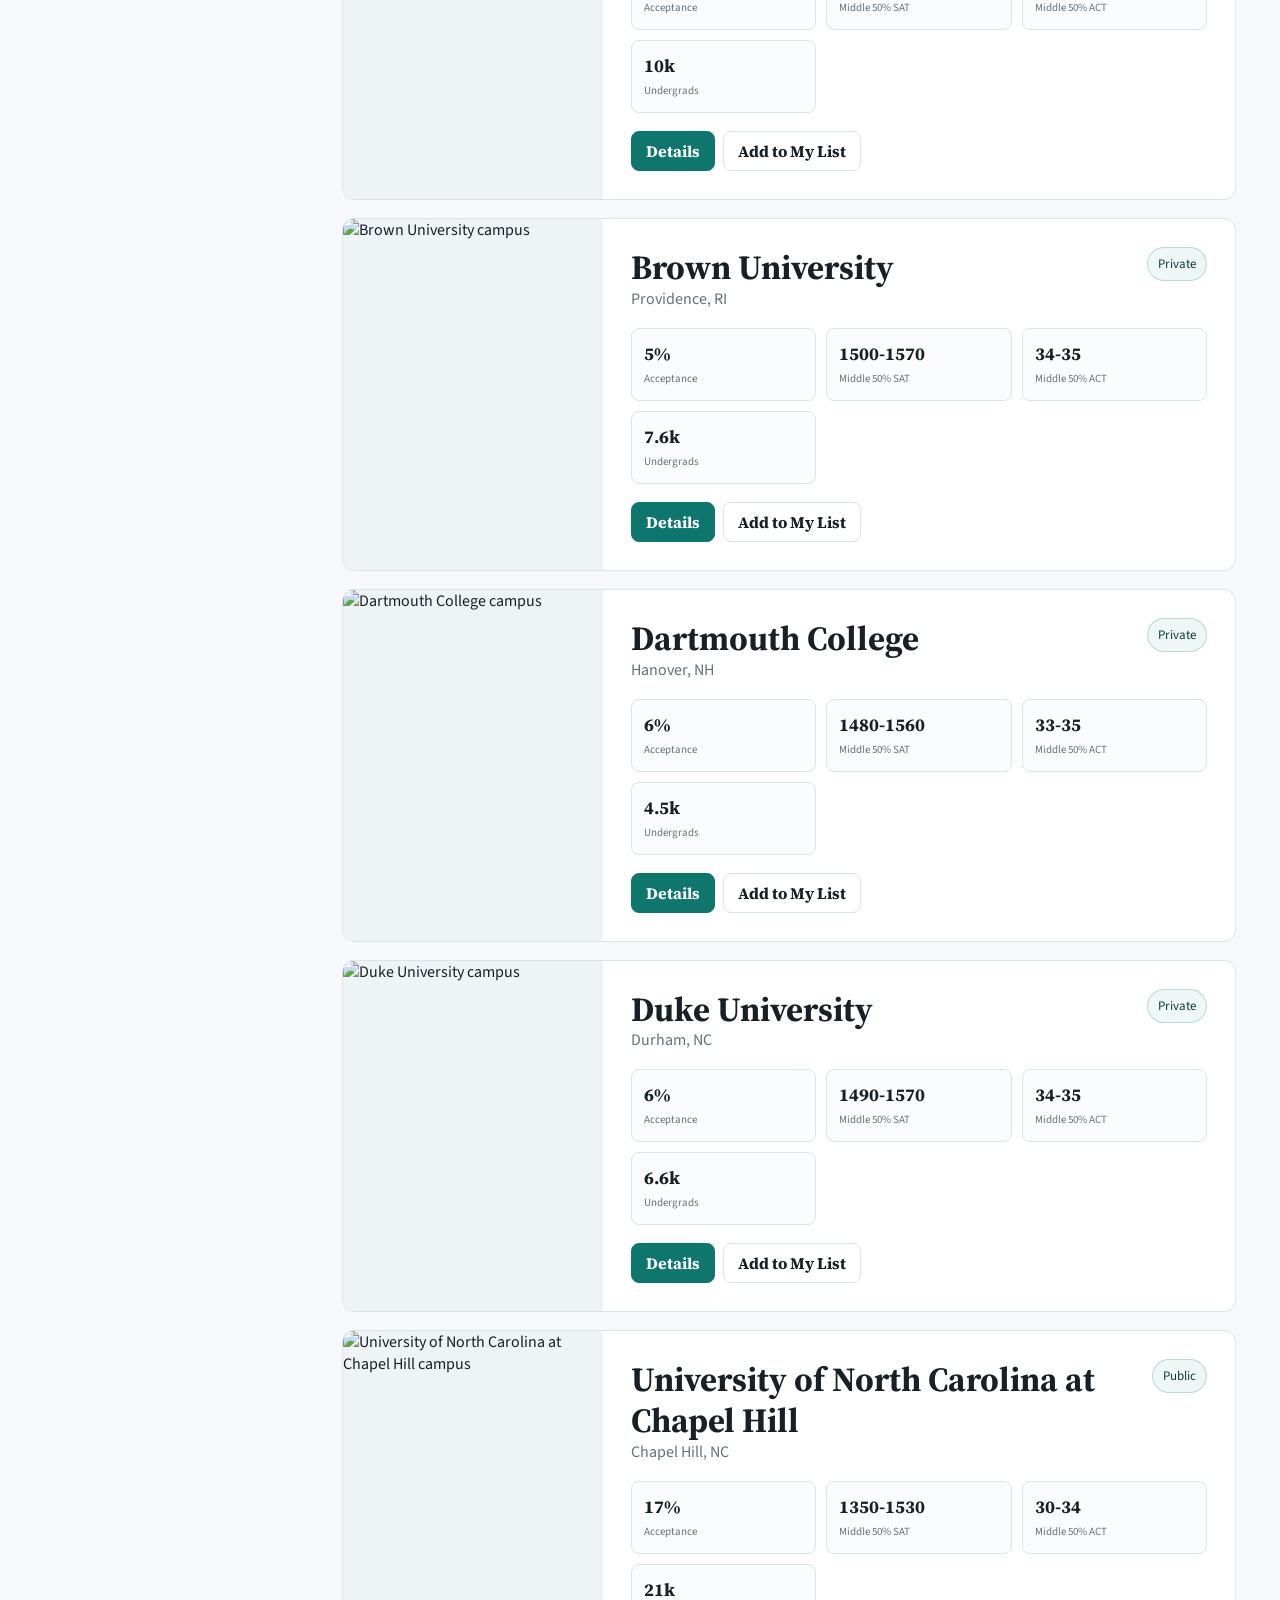
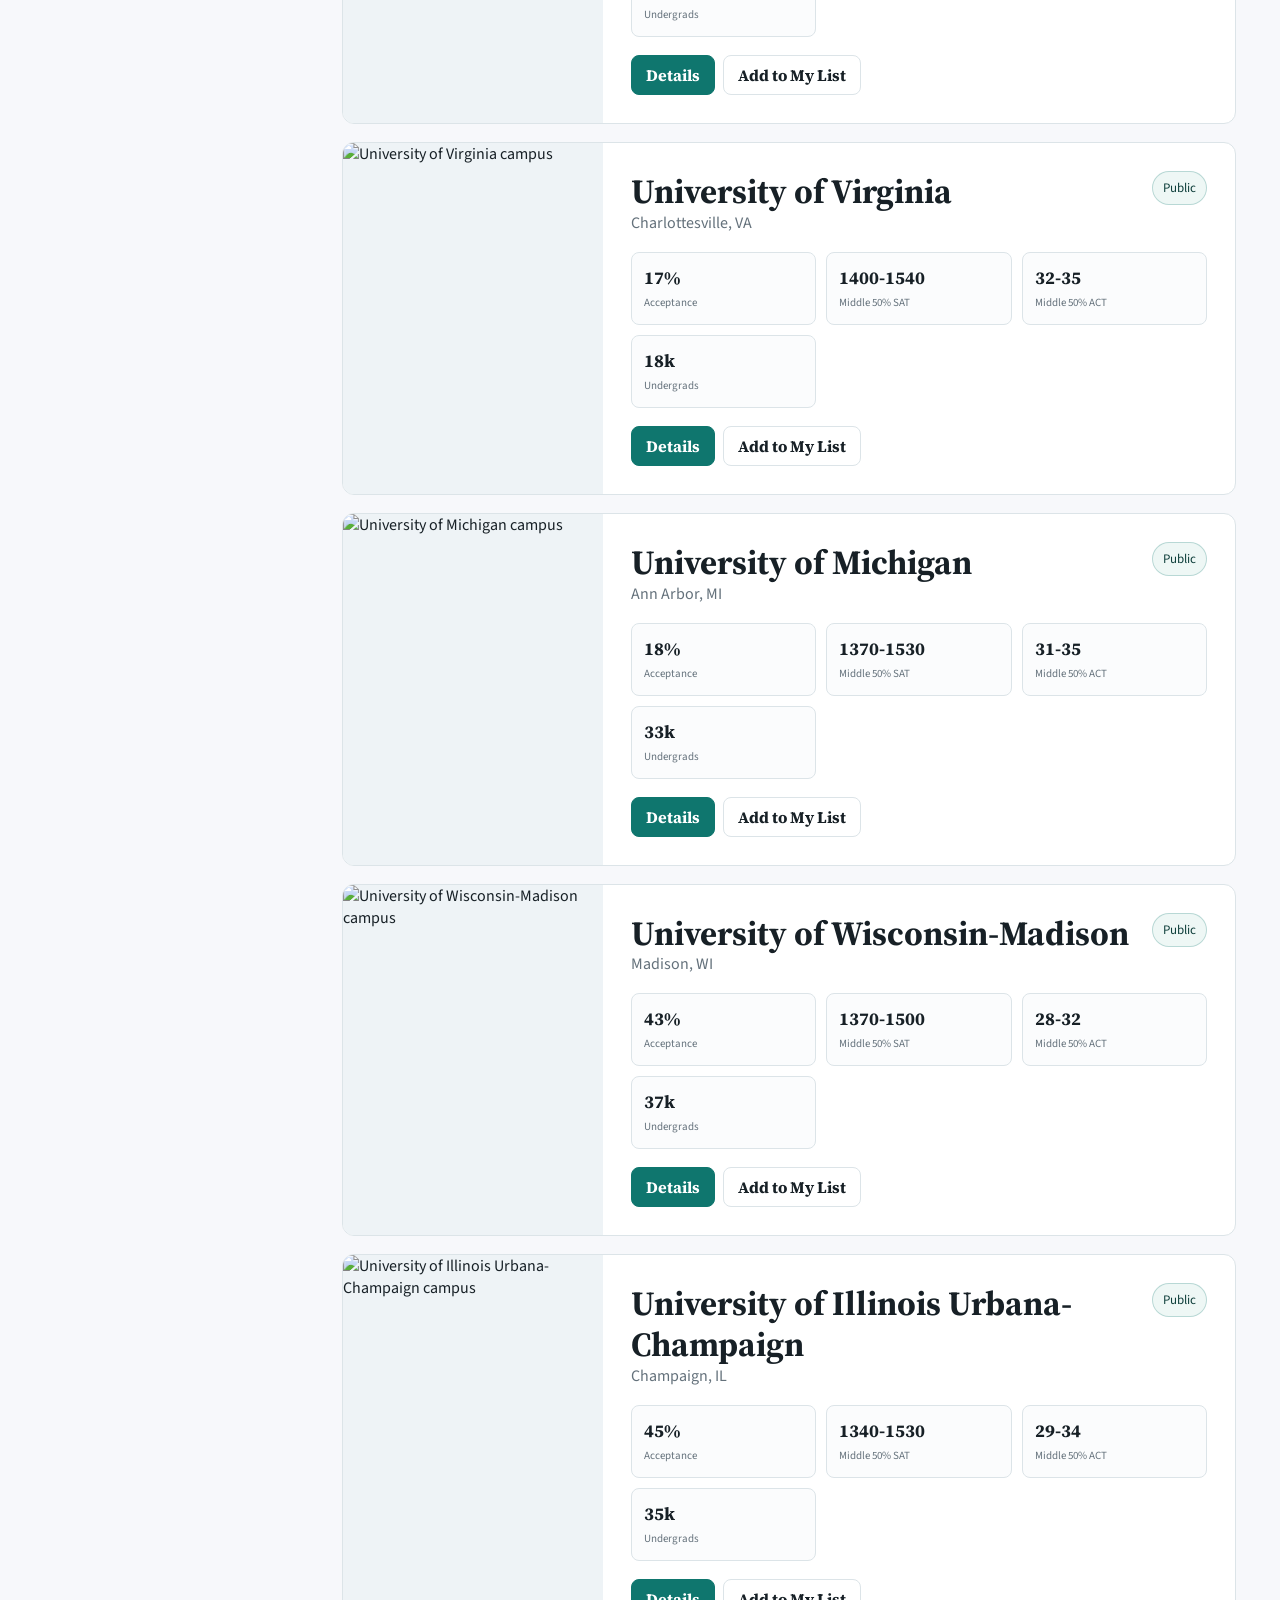
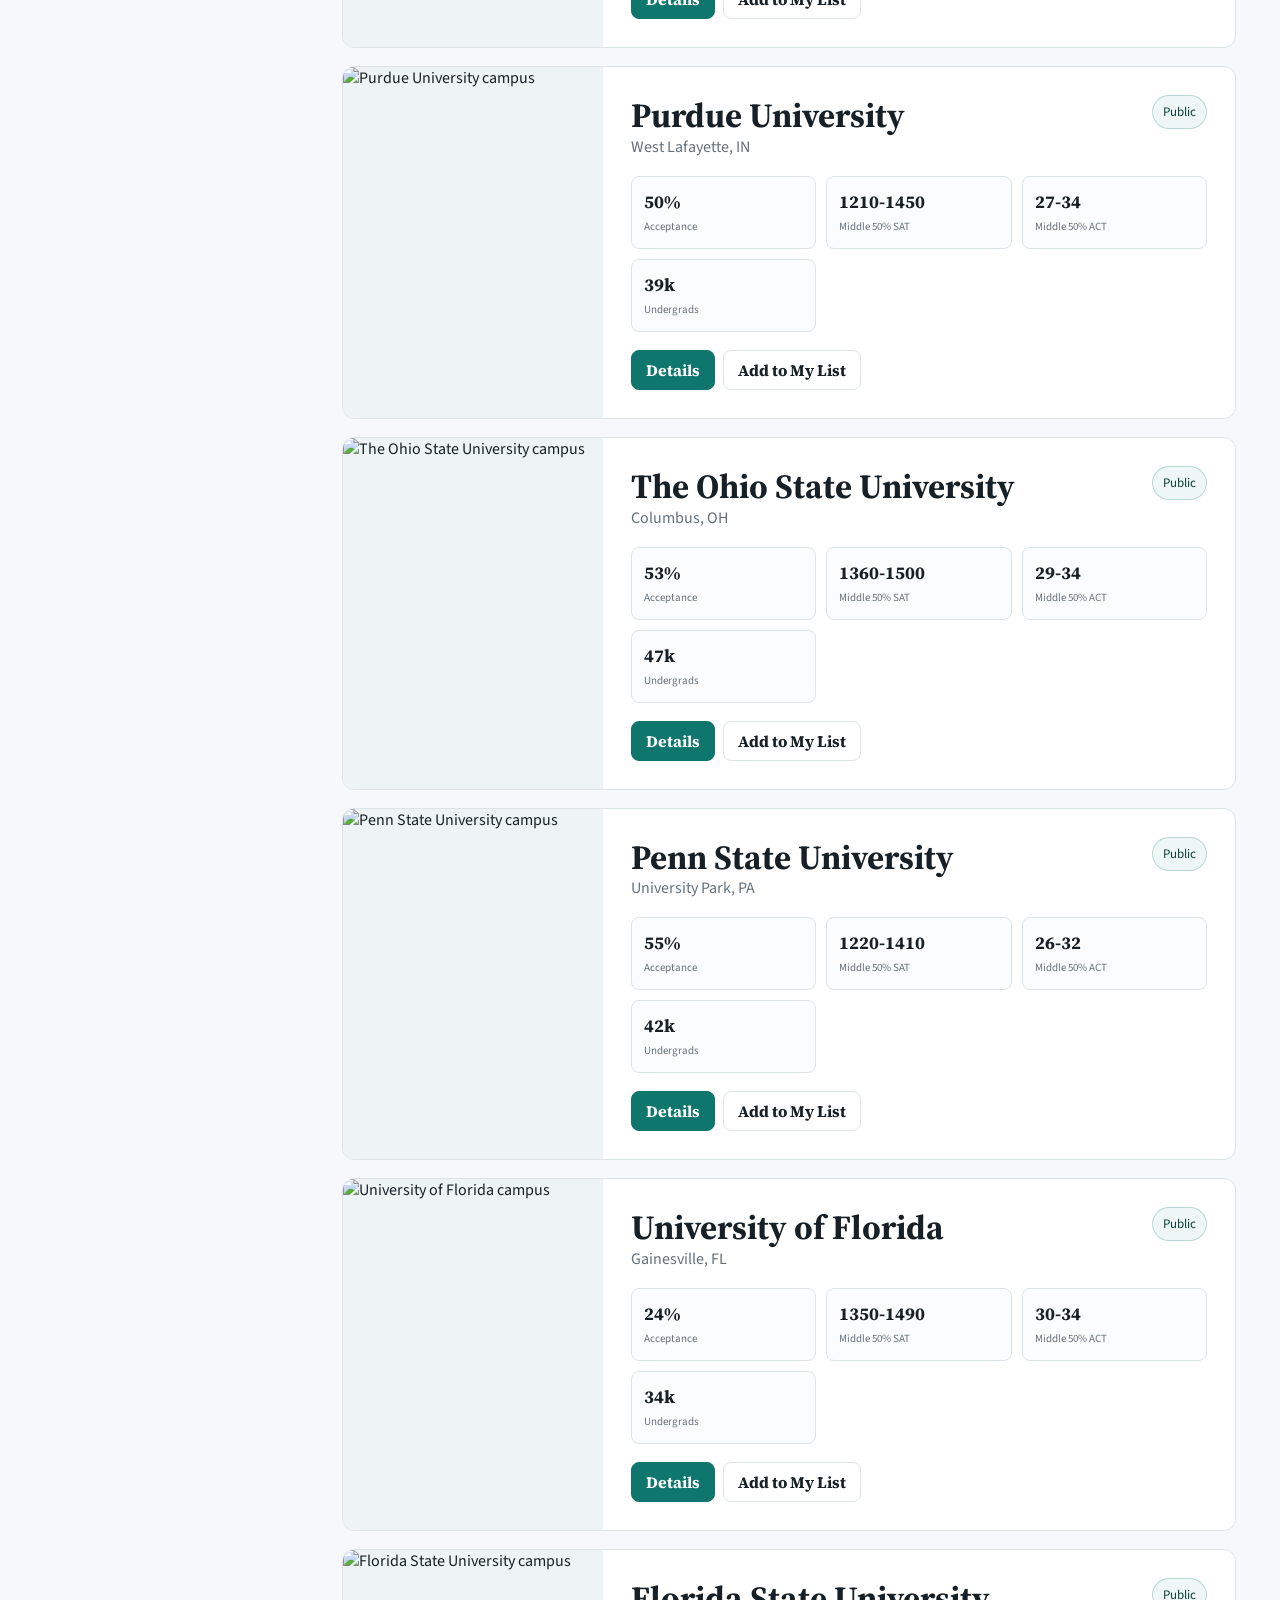
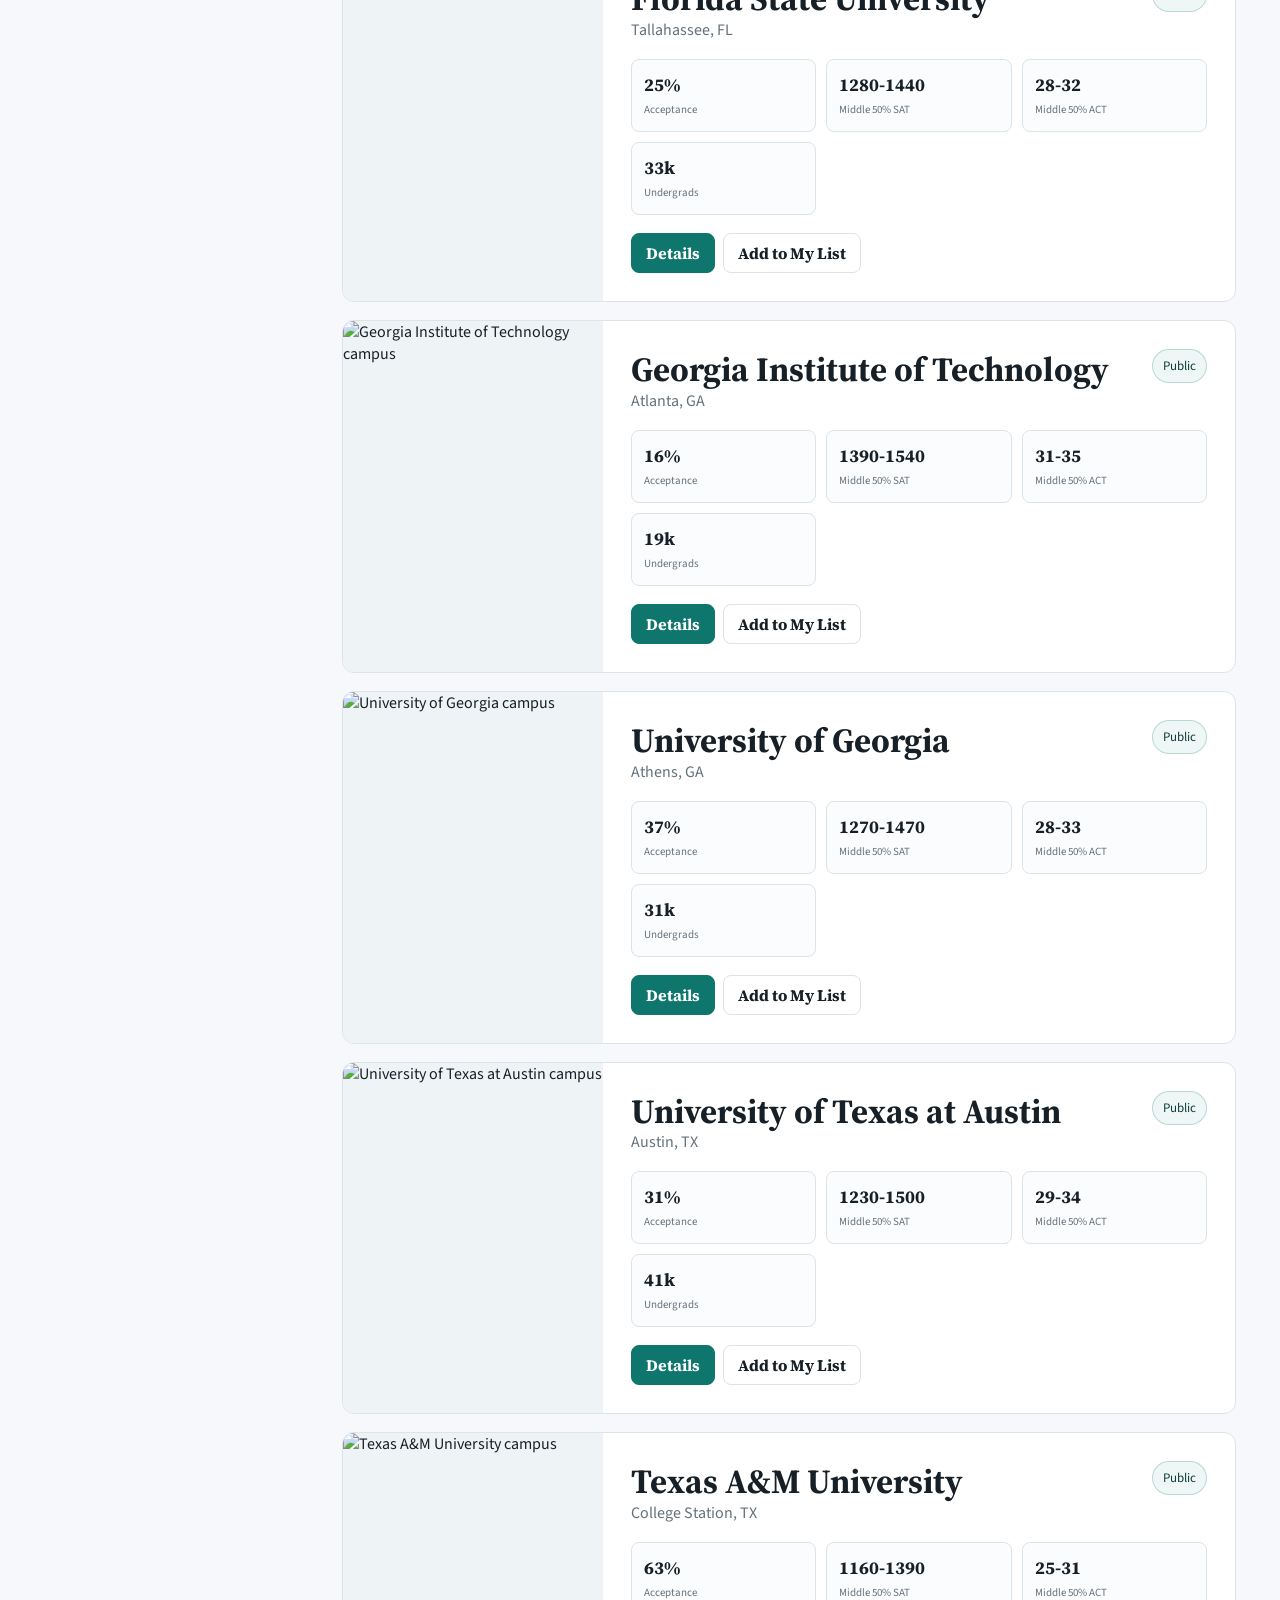
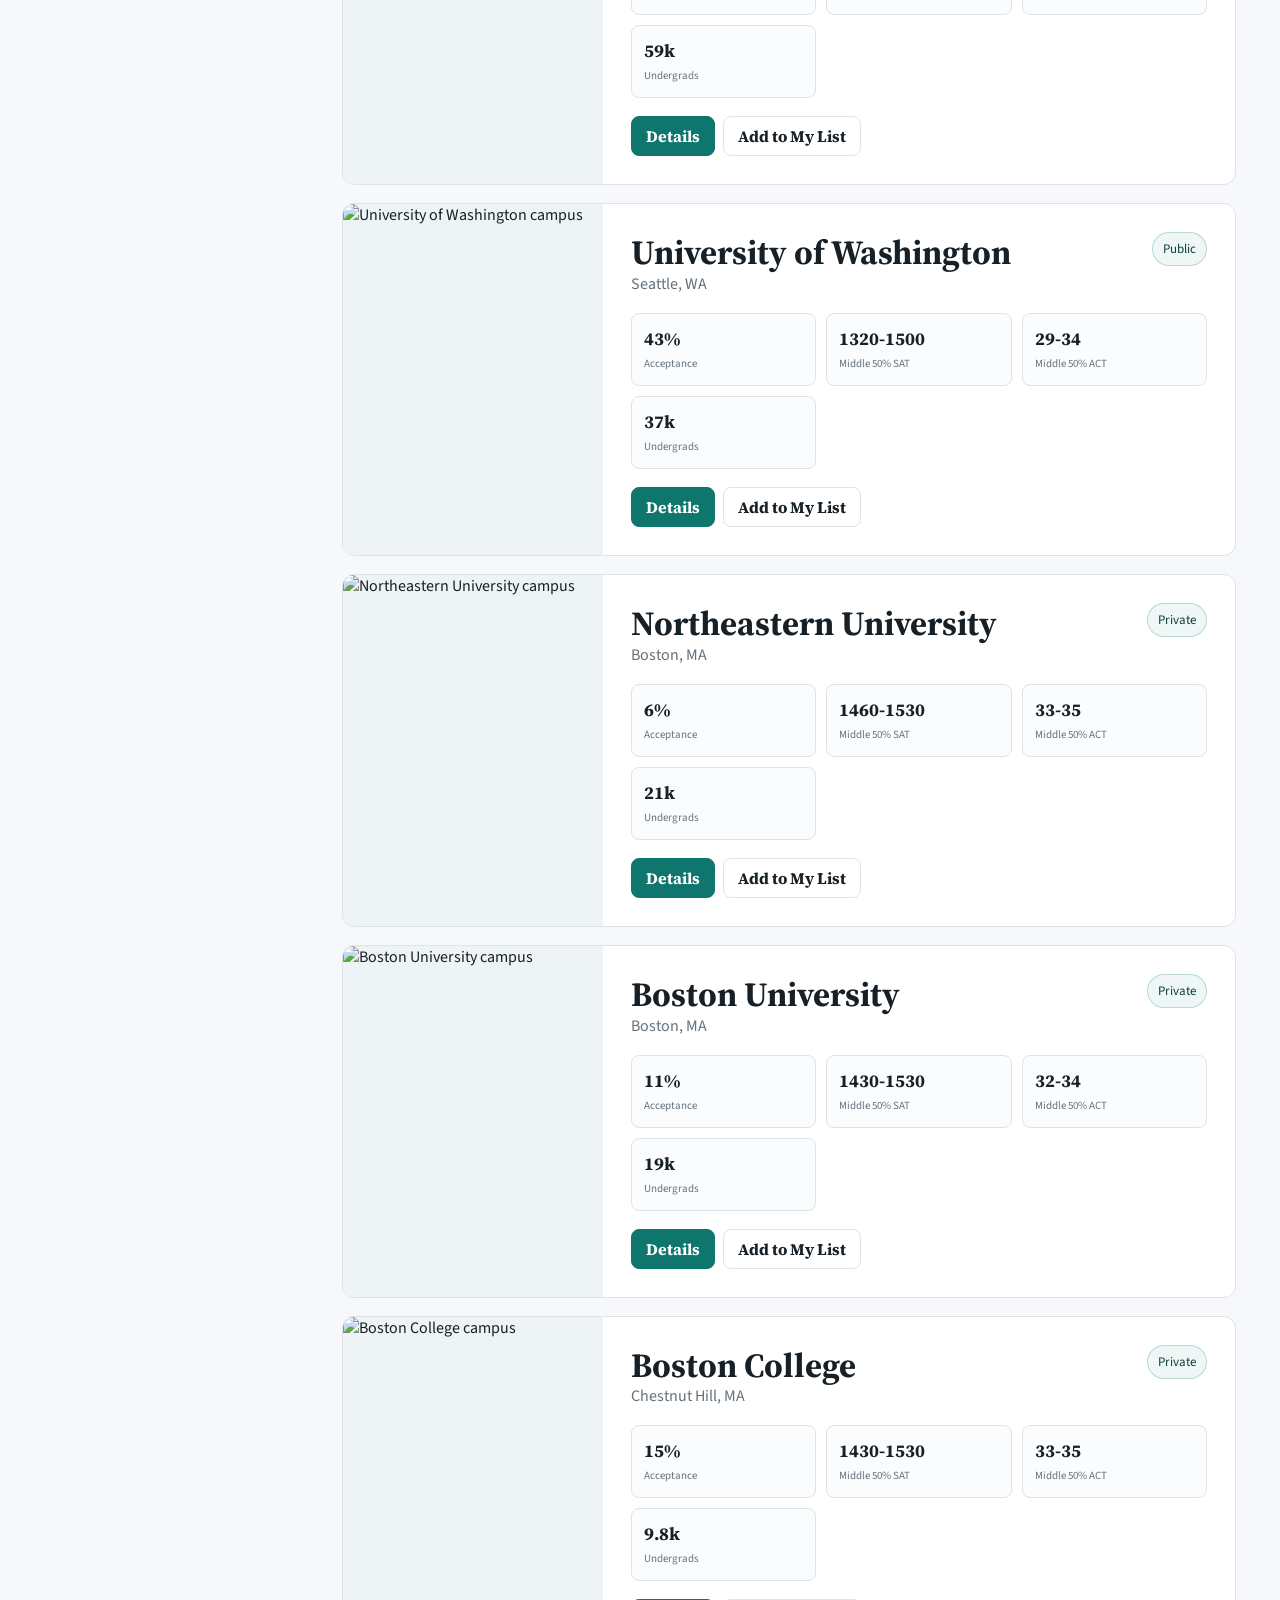
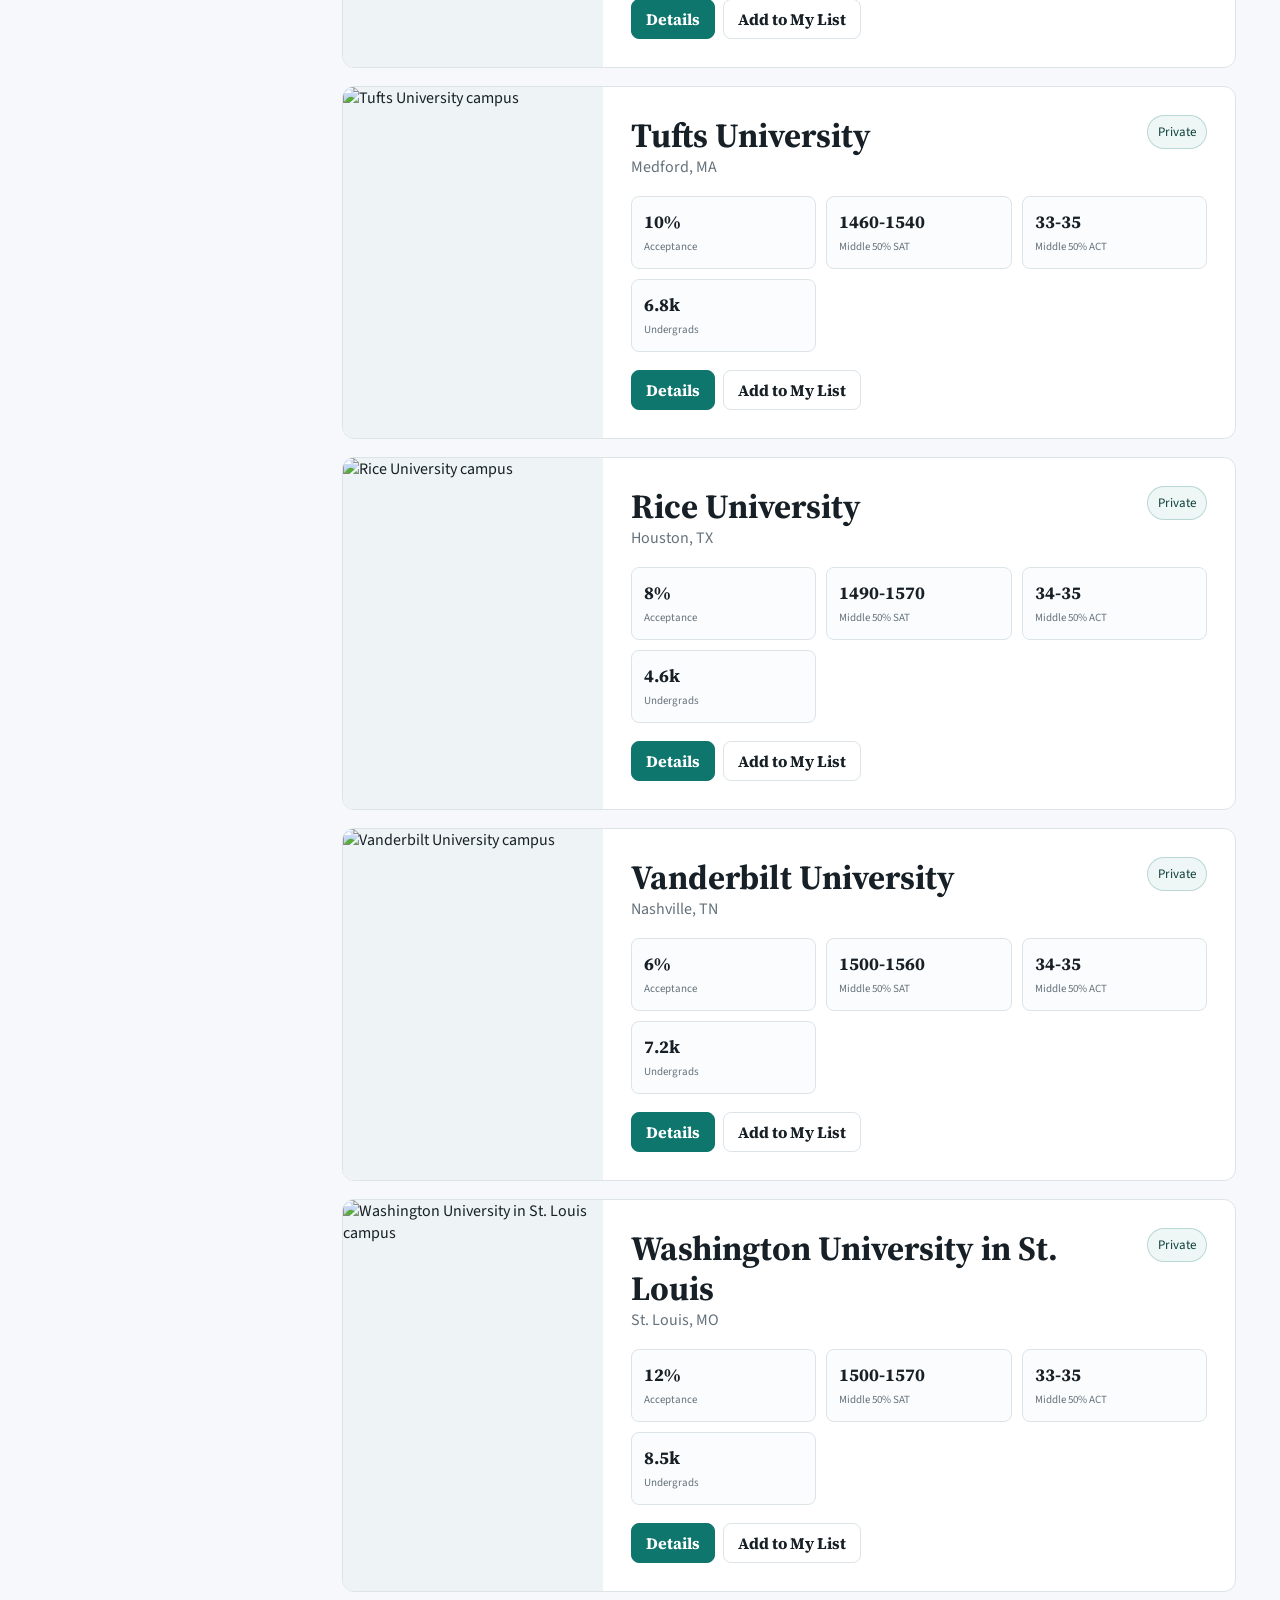
==== commit f72ebb19: "Add files via upload Updated Collegia with major UI, data, and report-generation improvements.  Ch" ====
--- a/index.html
+++ b/index.html
@@ -3,7 +3,8 @@
   <head>
     <meta charset="UTF-8" />
     <meta name="viewport" content="width=device-width, initial-scale=1.0" />
-    <title>College Compass</title>
+    <title>Collegia</title>
+    <meta name="description" content="Collegia helps students organize college research, profile details, saved schools, and local AI application feedback." />
     <link rel="preconnect" href="https://fonts.googleapis.com">
     <link rel="preconnect" href="https://fonts.gstatic.com" crossorigin>
     <link href="https://fonts.googleapis.com/css2?family=Source+Sans+3:wght@400;500;600;700;800&family=Source+Serif+4:wght@600;700;800&display=swap" rel="stylesheet">
--- a/styles.css
+++ b/styles.css
@@ -77,6 +77,17 @@
   backdrop-filter: blur(16px);
 }
 
+.save-status {
+  display: flex;
+  align-items: center;
+  justify-content: flex-end;
+  gap: 8px;
+  min-width: 0;
+  color: var(--muted);
+  font-size: 12px;
+  font-weight: 700;
+}
+
 .brand {
   display: flex;
   align-items: center;
@@ -241,6 +252,7 @@
   grid-template-columns: 280px minmax(0, 1fr);
   gap: 18px;
   align-items: start;
+  min-width: 0;
 }
 
 .filter-sidebar {
@@ -249,6 +261,8 @@
   display: grid;
   gap: 12px;
   padding: 16px;
+  min-width: 0;
+  max-width: 100%;
 }
 
 .filter-sidebar h2 {
@@ -263,6 +277,7 @@
 .field {
   display: grid;
   gap: 6px;
+  min-width: 0;
 }
 
 .field label {
@@ -277,6 +292,7 @@
 .field select,
 .field textarea {
   width: 100%;
+  max-width: 100%;
   min-height: 42px;
   padding: 10px 12px;
   color: var(--ink);
@@ -1238,12 +1254,20 @@
     flex-direction: column;
   }
 
+  .tabs,
+  .save-status {
+    width: 100%;
+    justify-content: flex-start;
+    flex-wrap: wrap;
+  }
+
   .controls {
     grid-template-columns: repeat(2, minmax(0, 1fr));
   }
 
   .filter-sidebar {
     position: static;
+    width: 100%;
   }
 
   .detail-nav {
@@ -1254,6 +1278,10 @@
 
 @media (max-width: 640px) {
   .main {
+    padding-inline: 12px;
+  }
+
+  .topbar {
     padding-inline: 12px;
   }
 
@@ -1263,6 +1291,19 @@
     grid-template-columns: 1fr;
   }
 
+  .filter-sidebar {
+    padding: 12px;
+  }
+
+  .filter-sidebar input,
+  .filter-sidebar select {
+    min-width: 0;
+  }
+
+  .chip-add {
+    grid-template-columns: 1fr;
+  }
+
   .reviewer-split,
   .factor-row {
     grid-template-columns: 1fr;
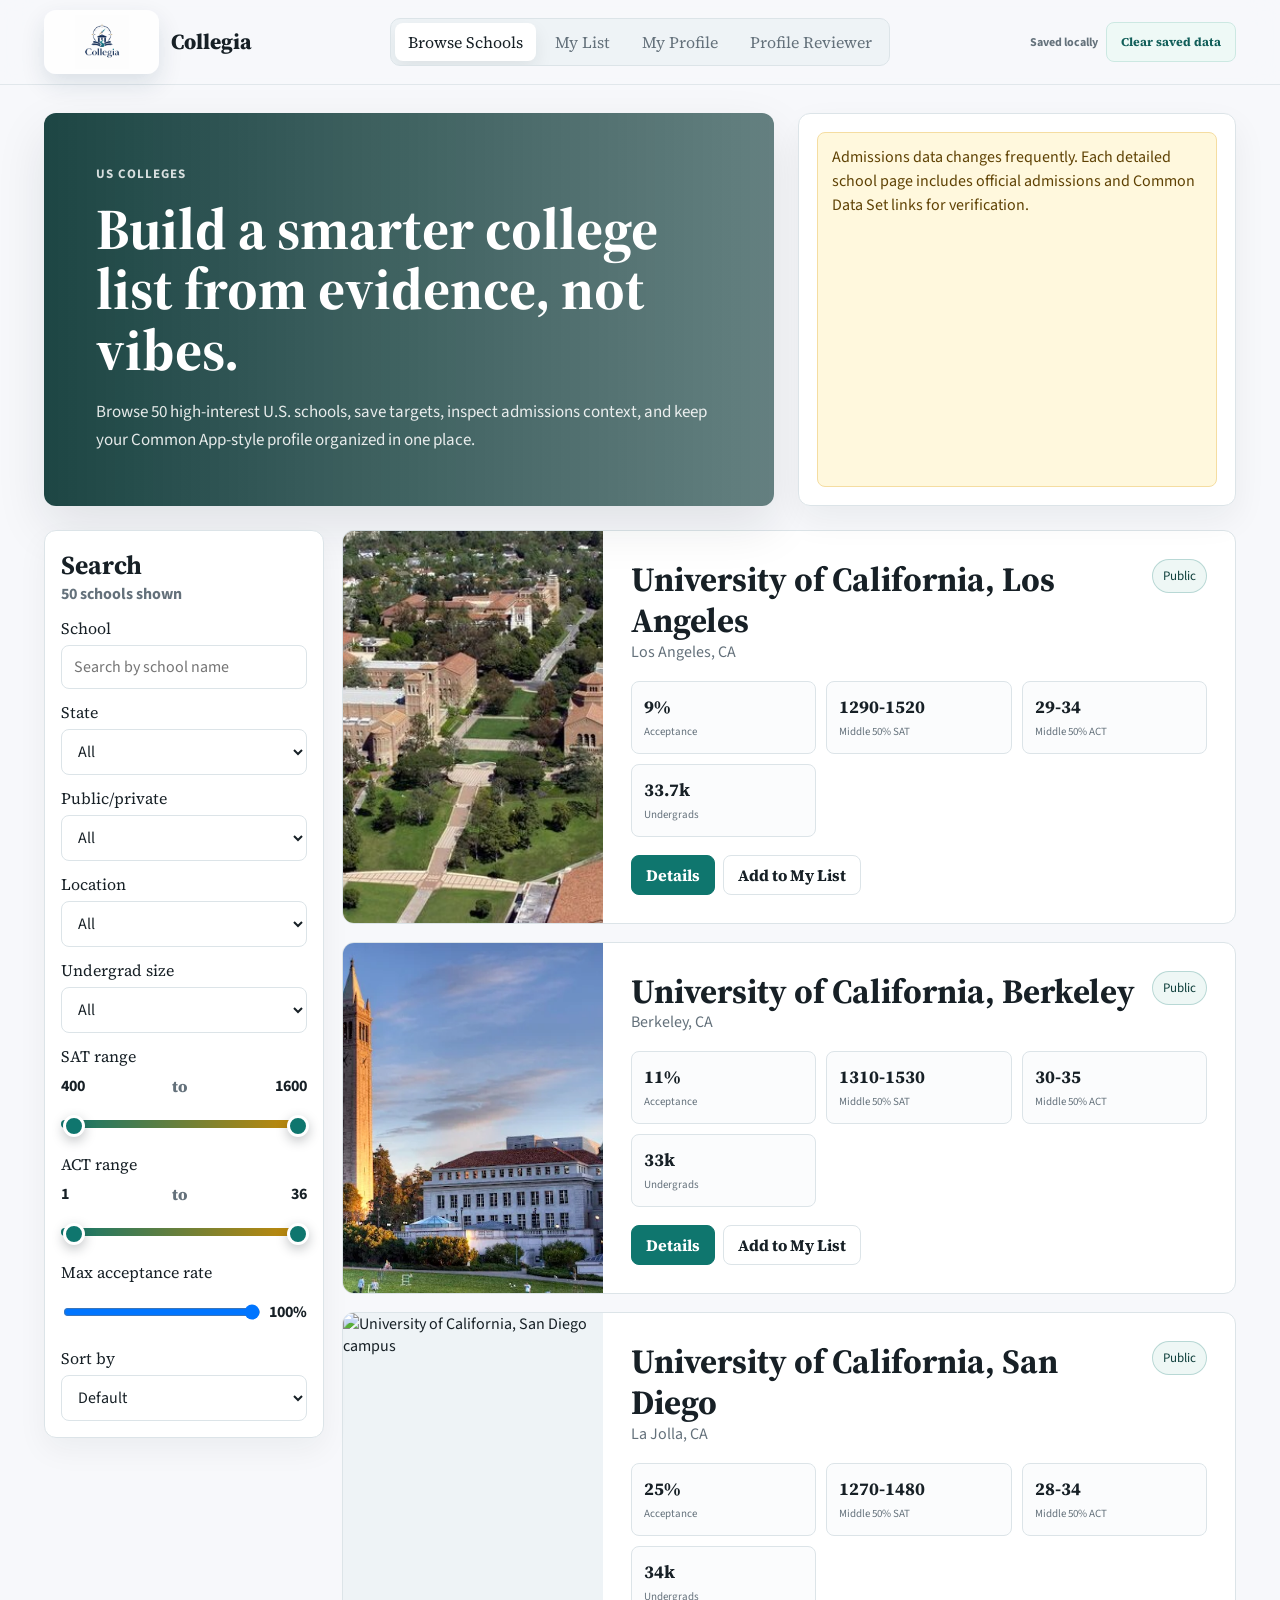
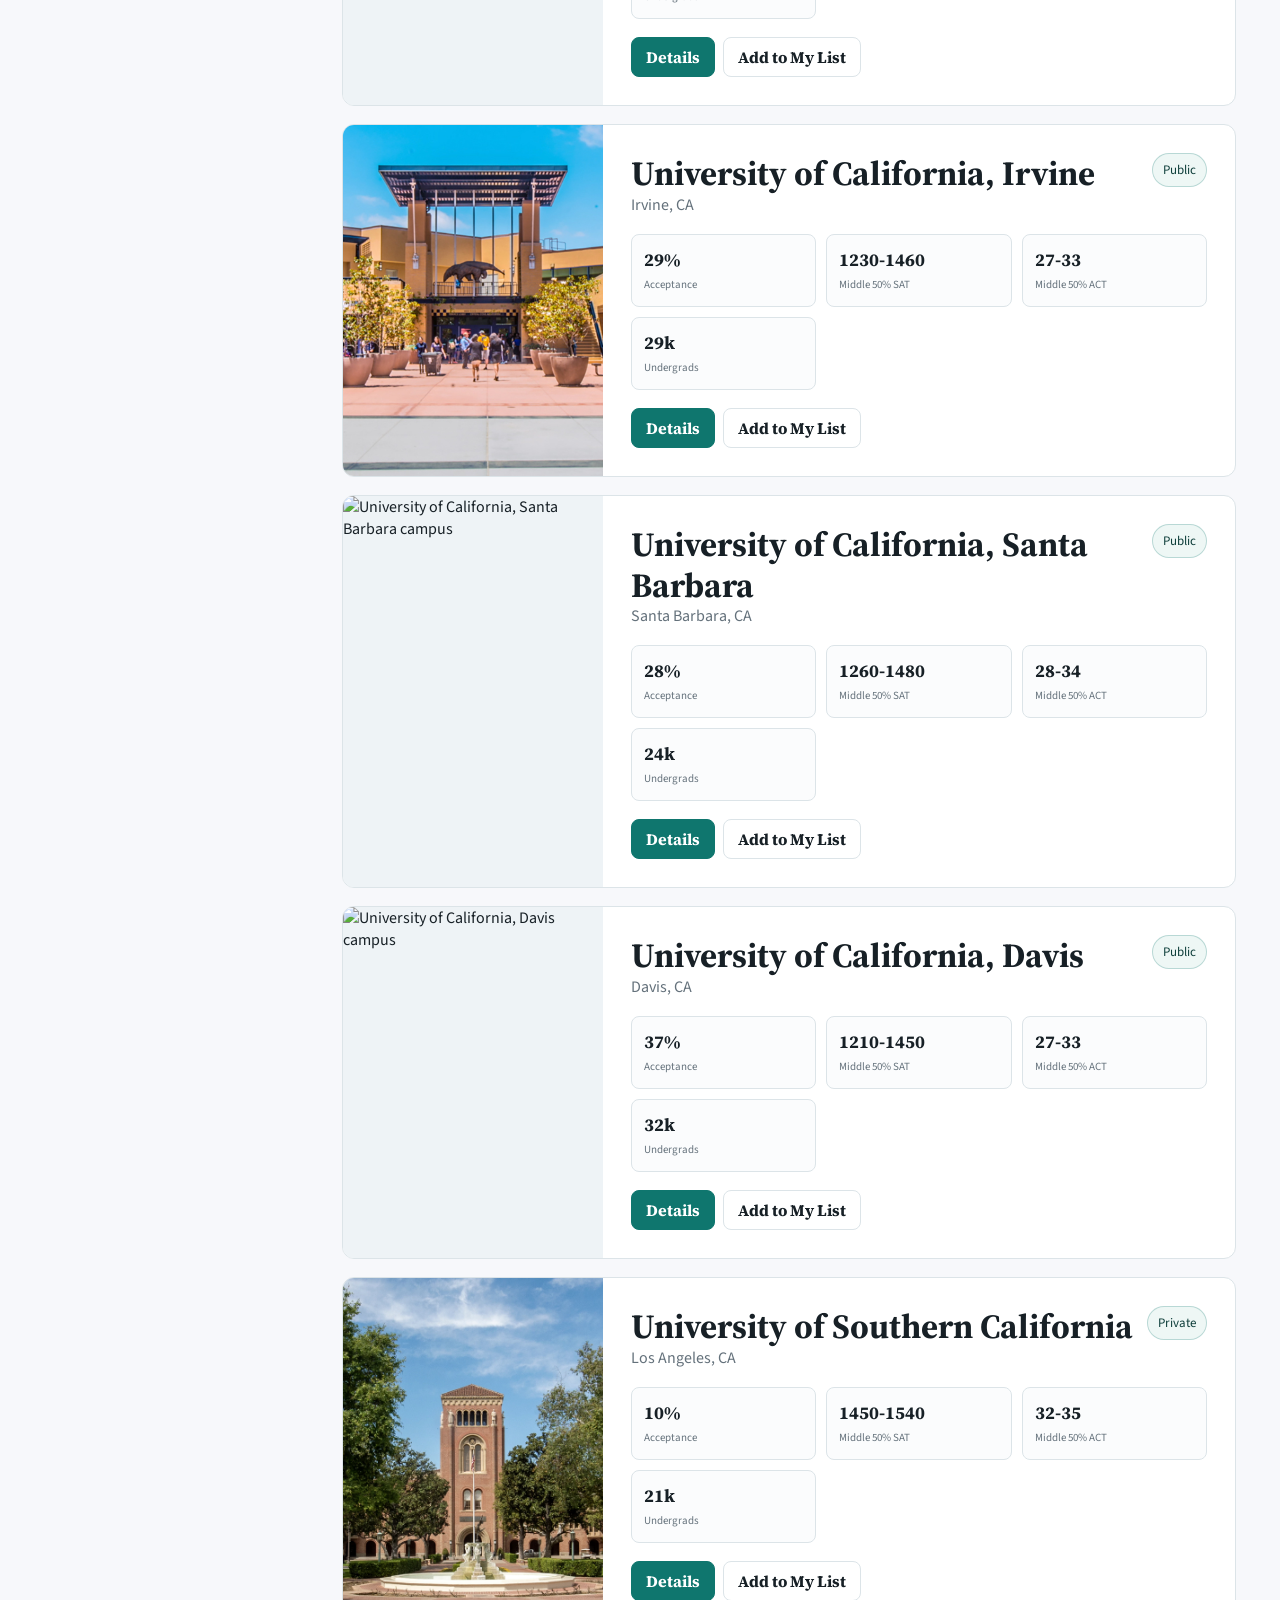
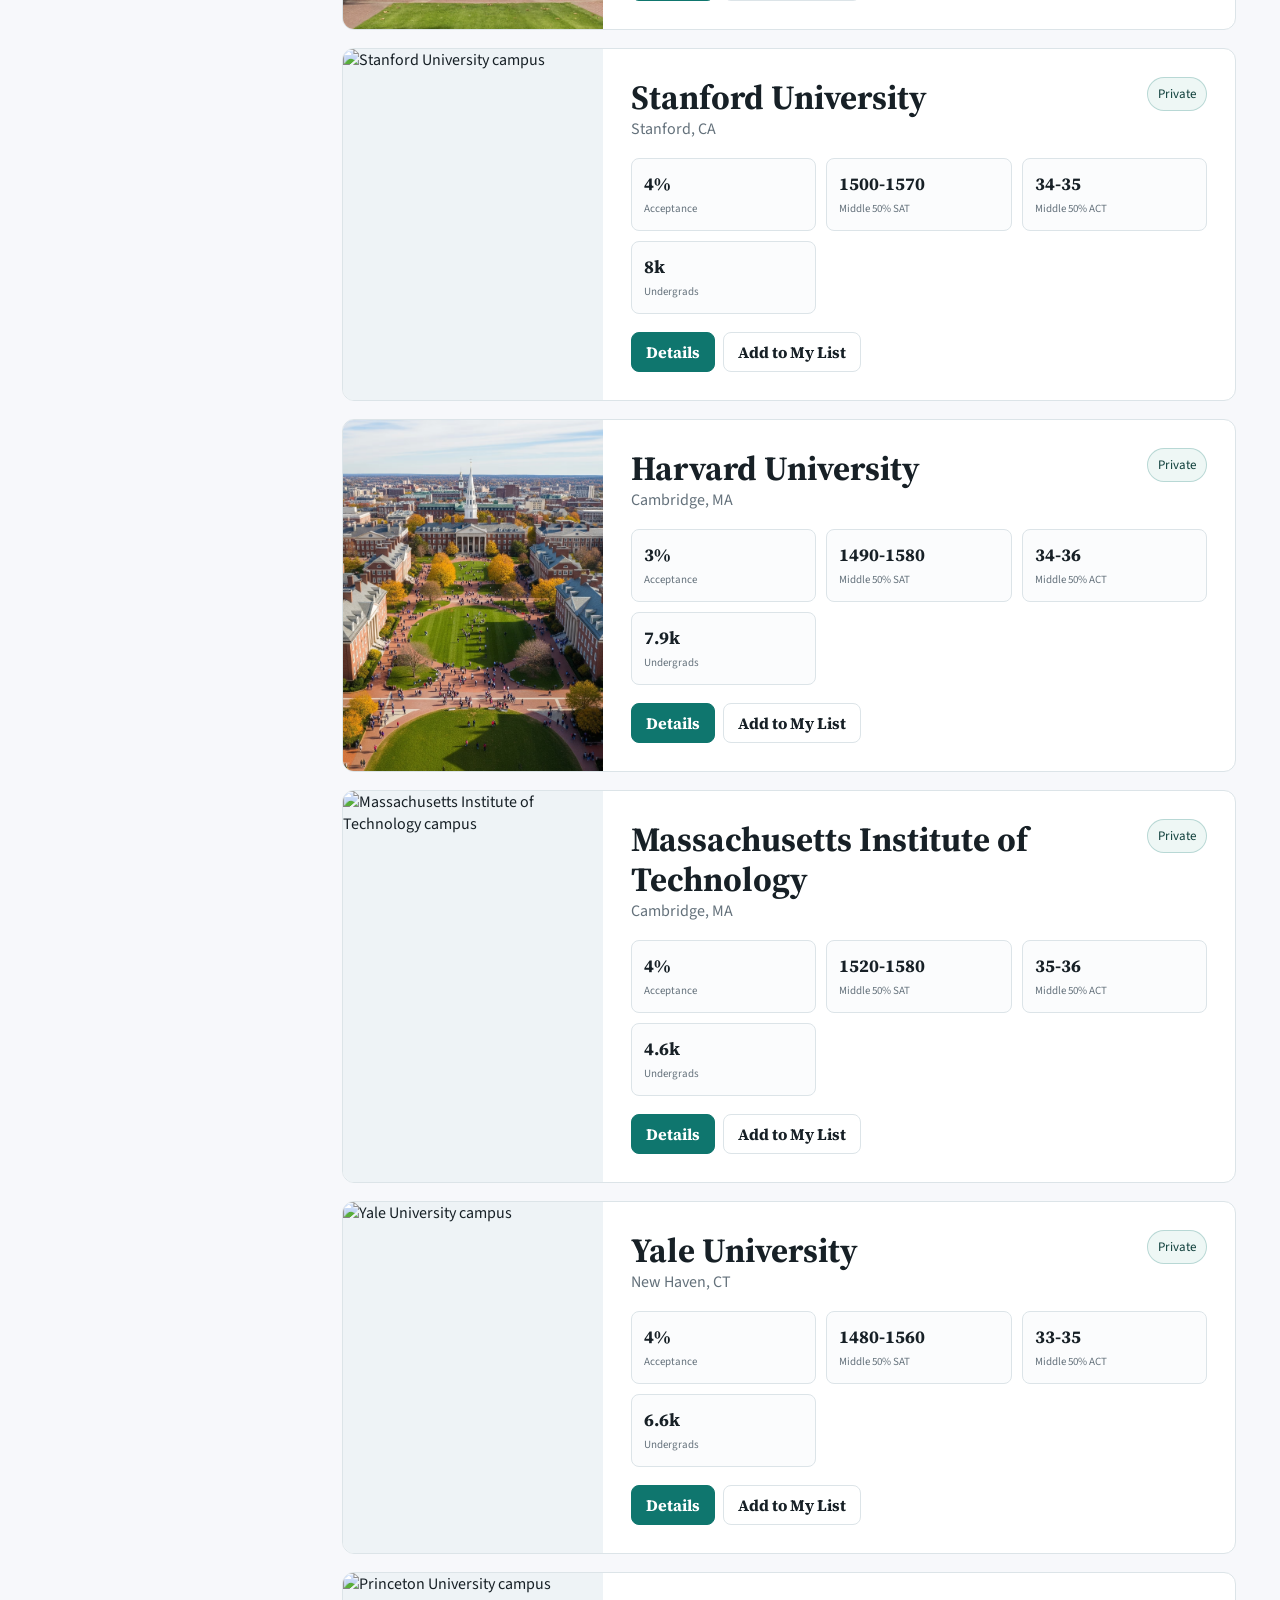
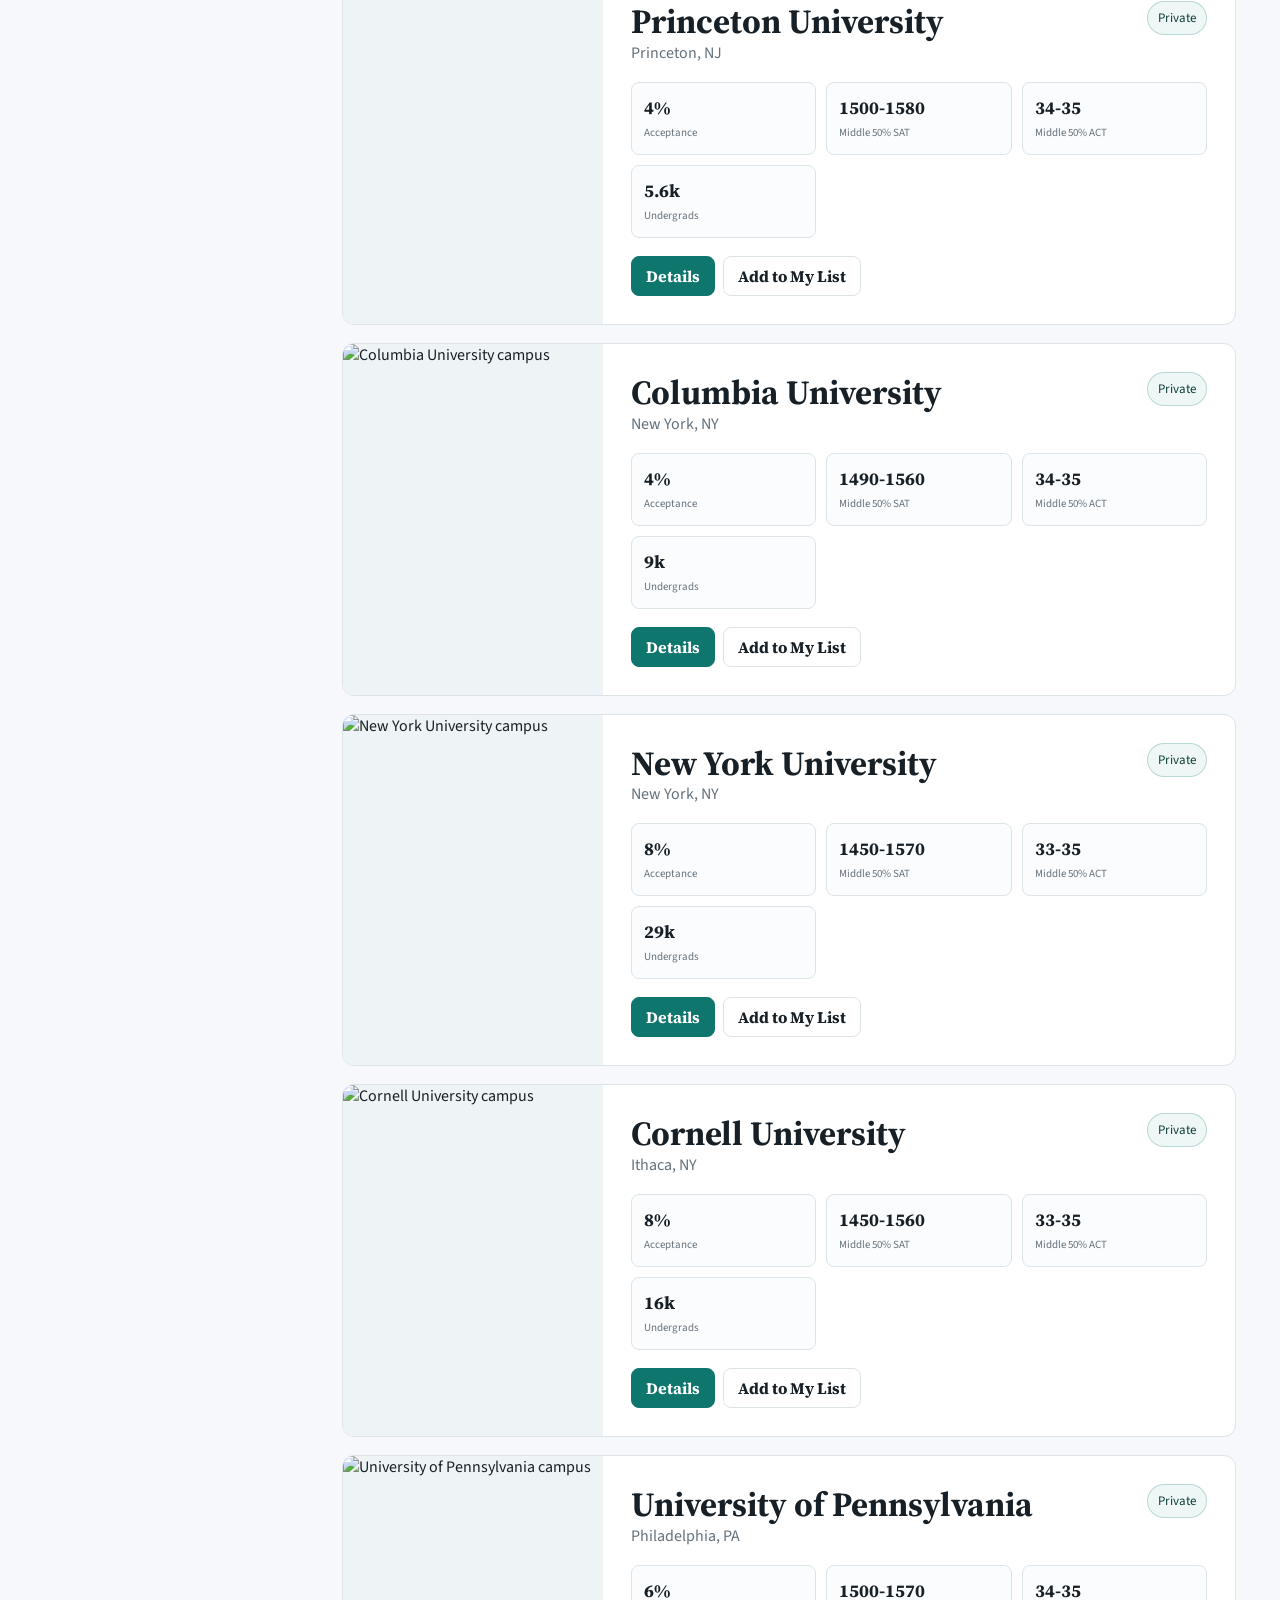
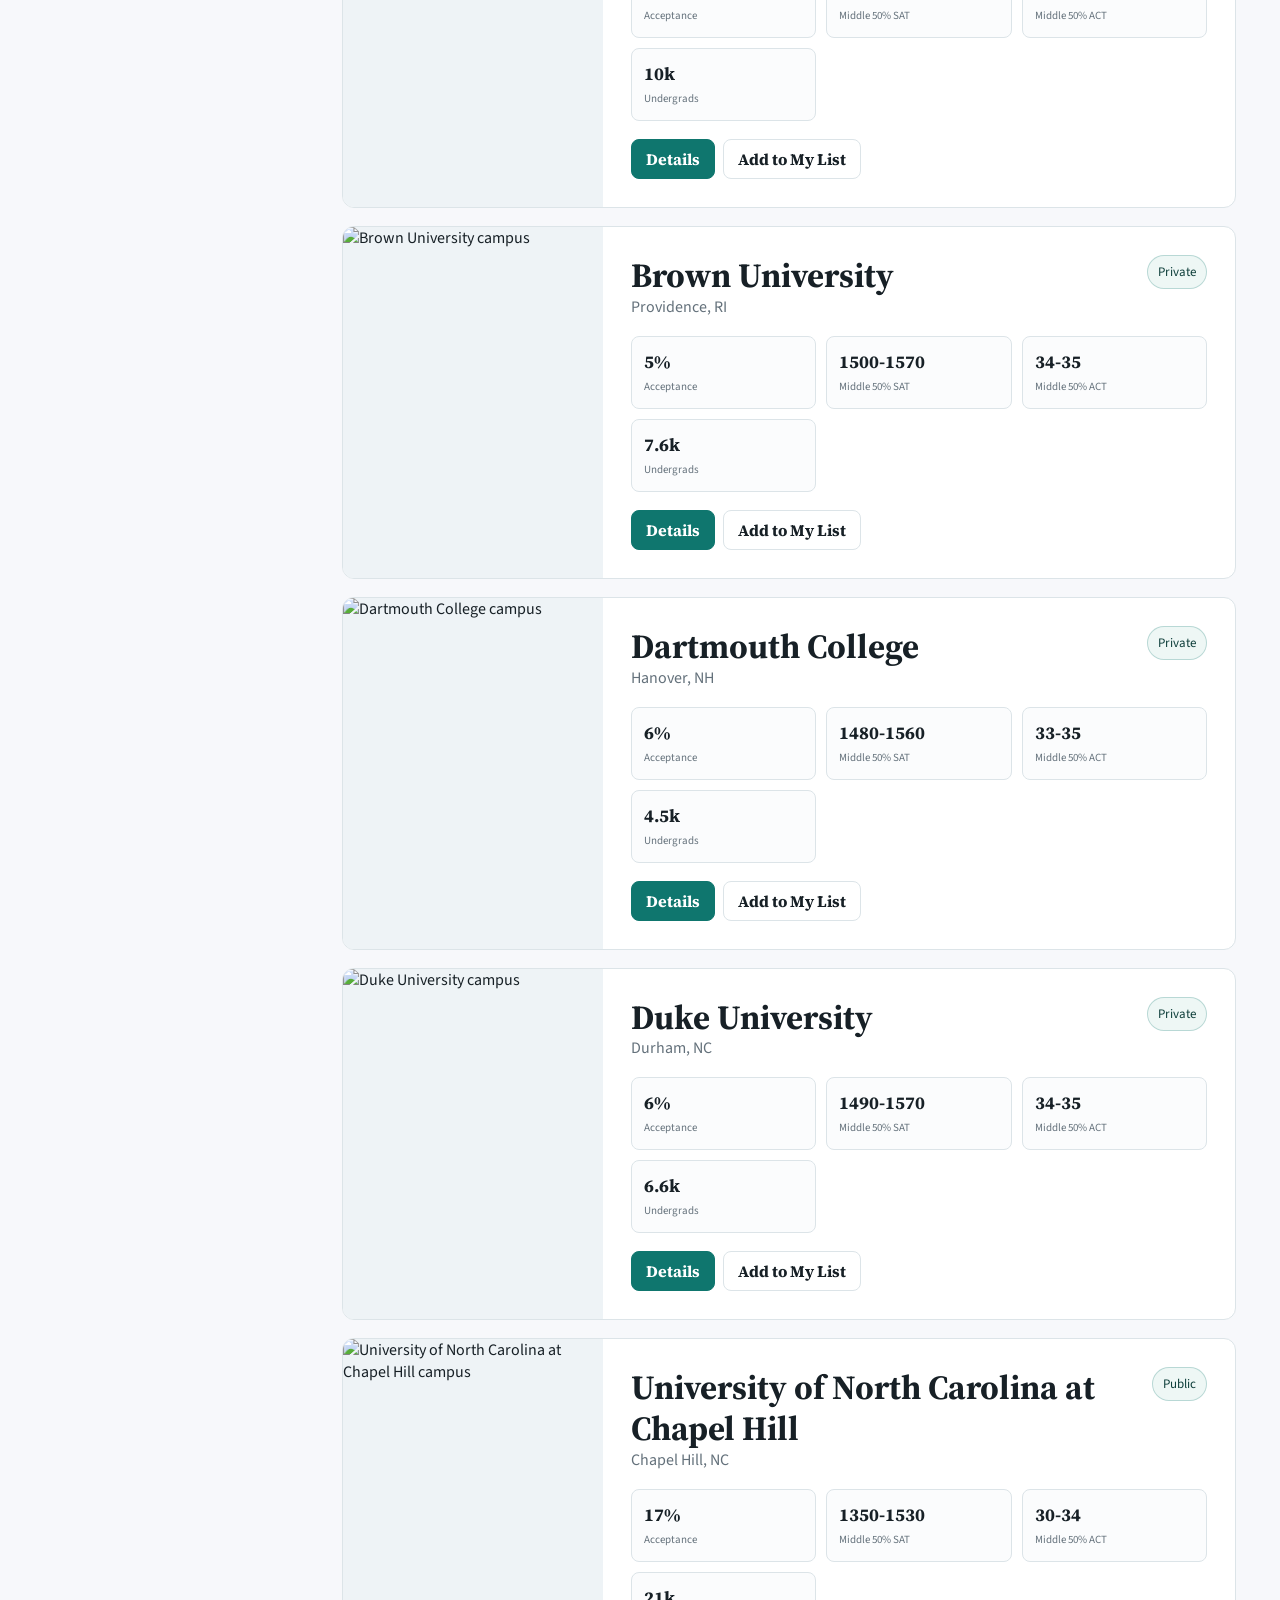
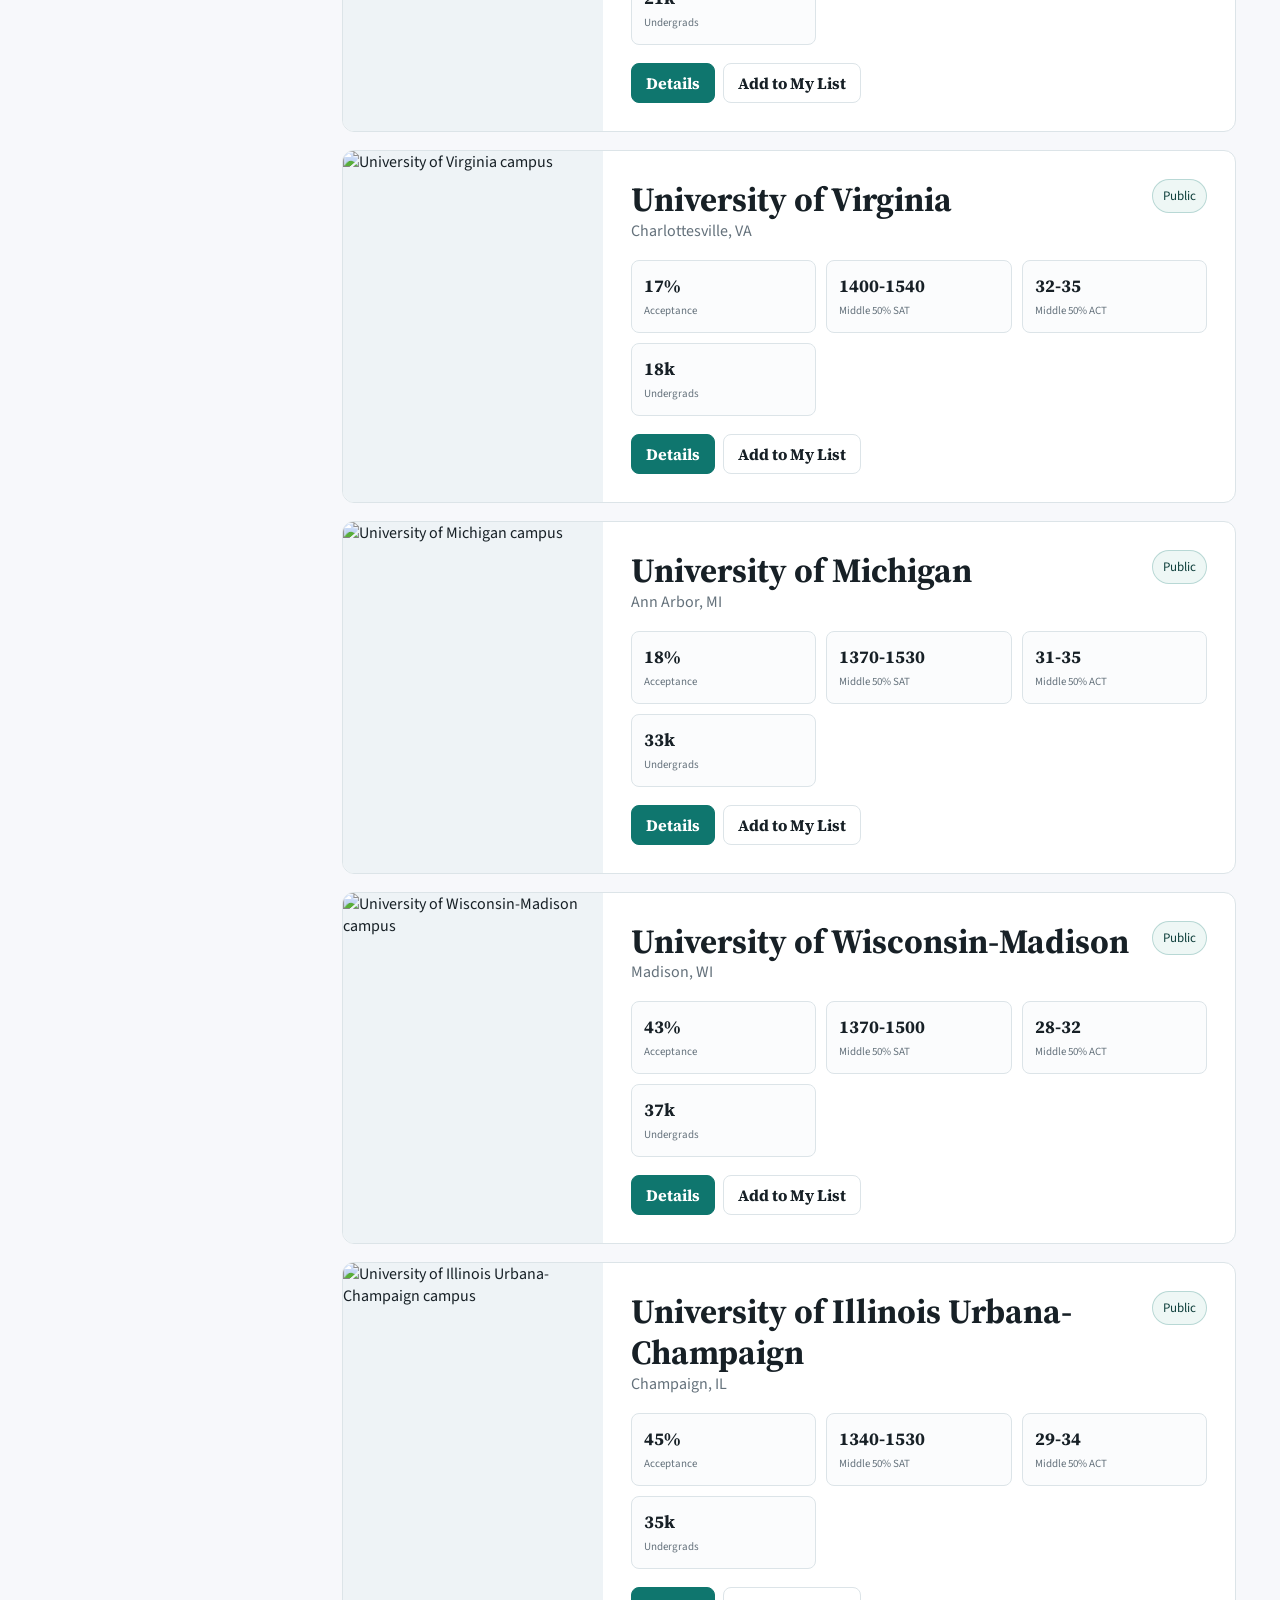
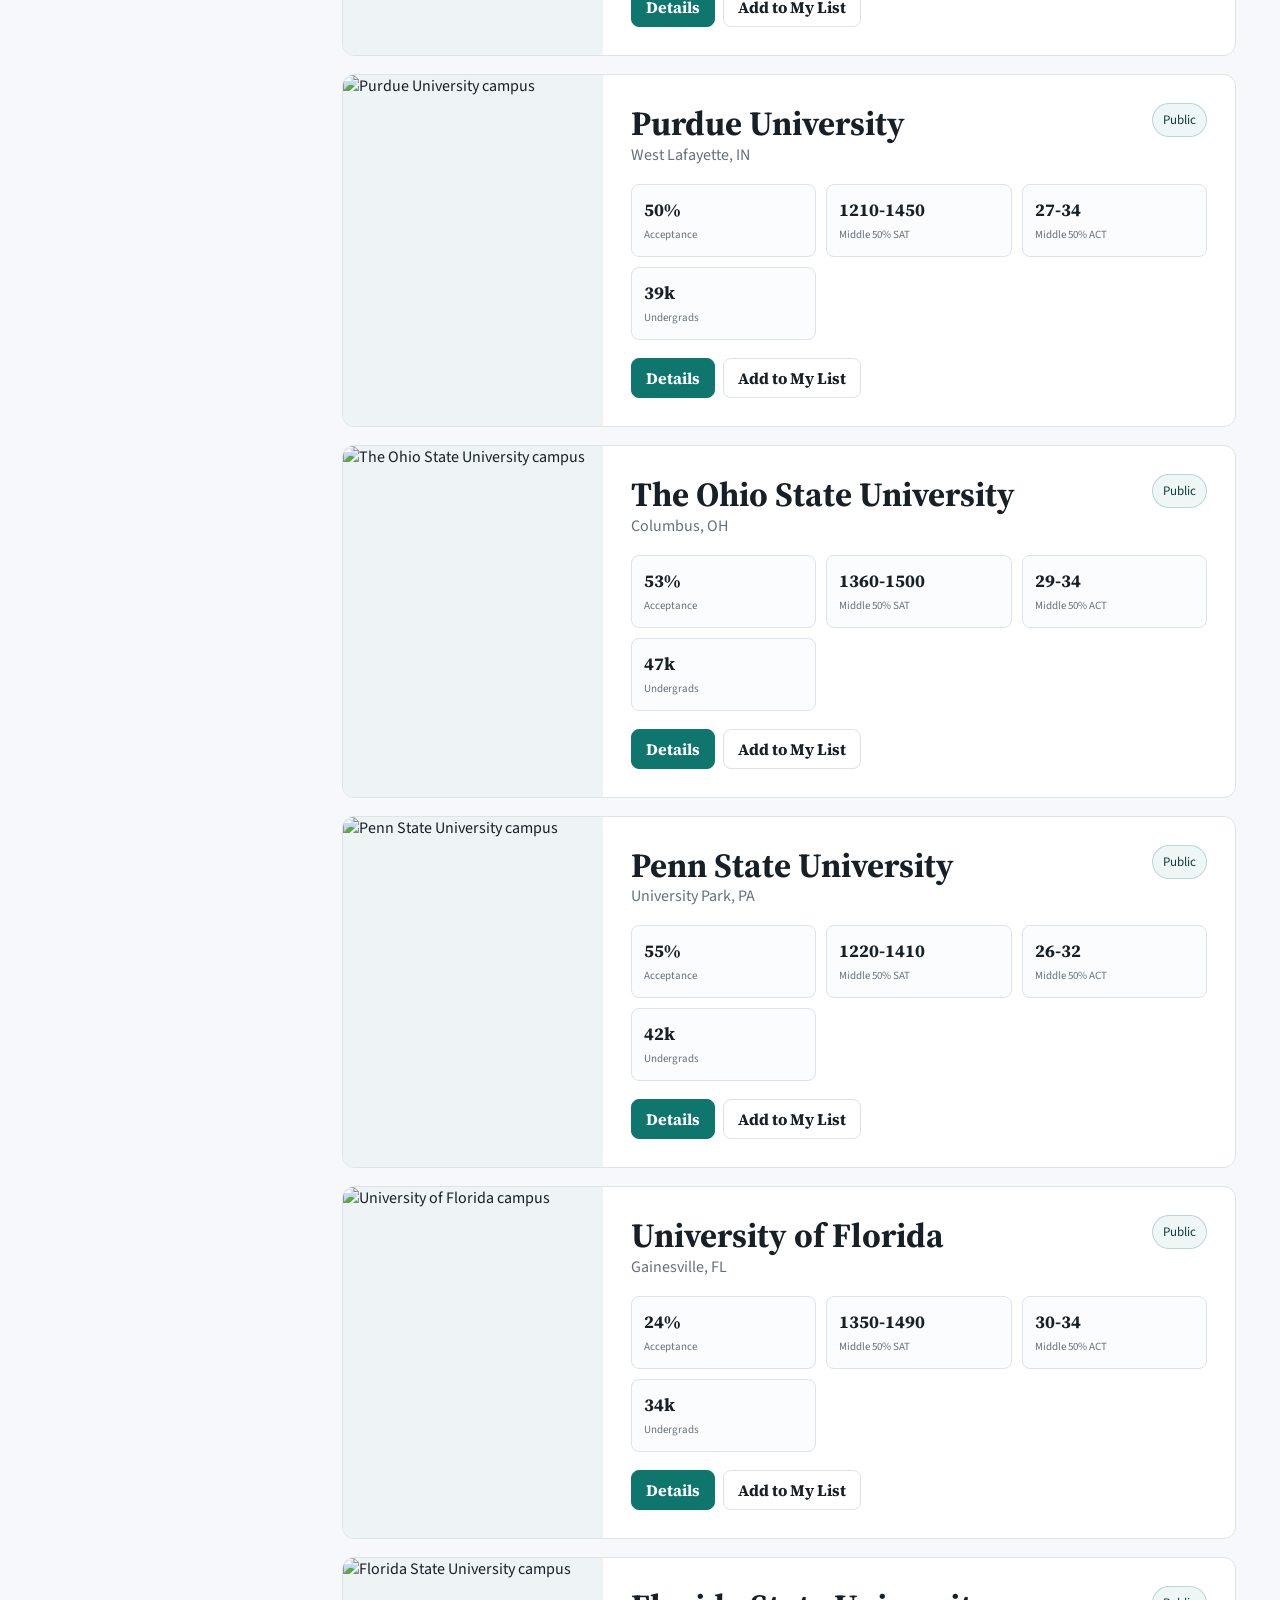
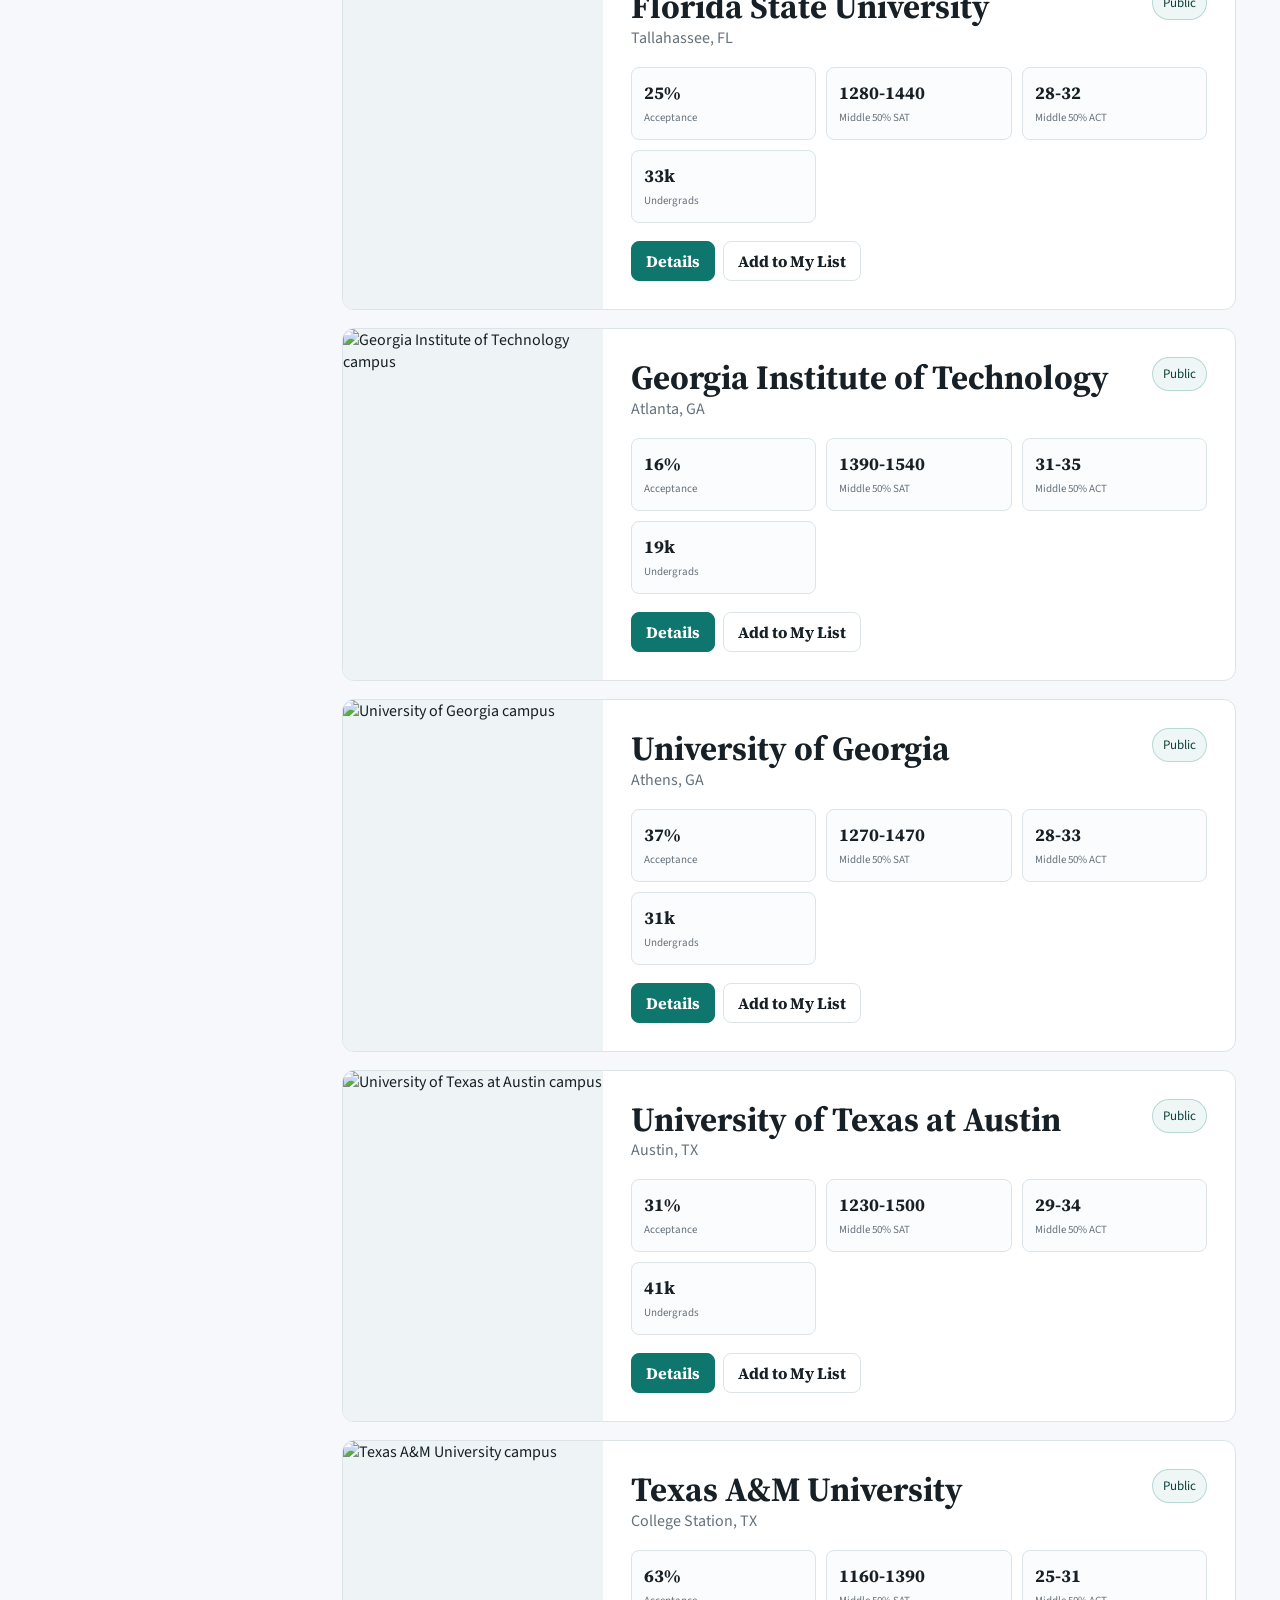
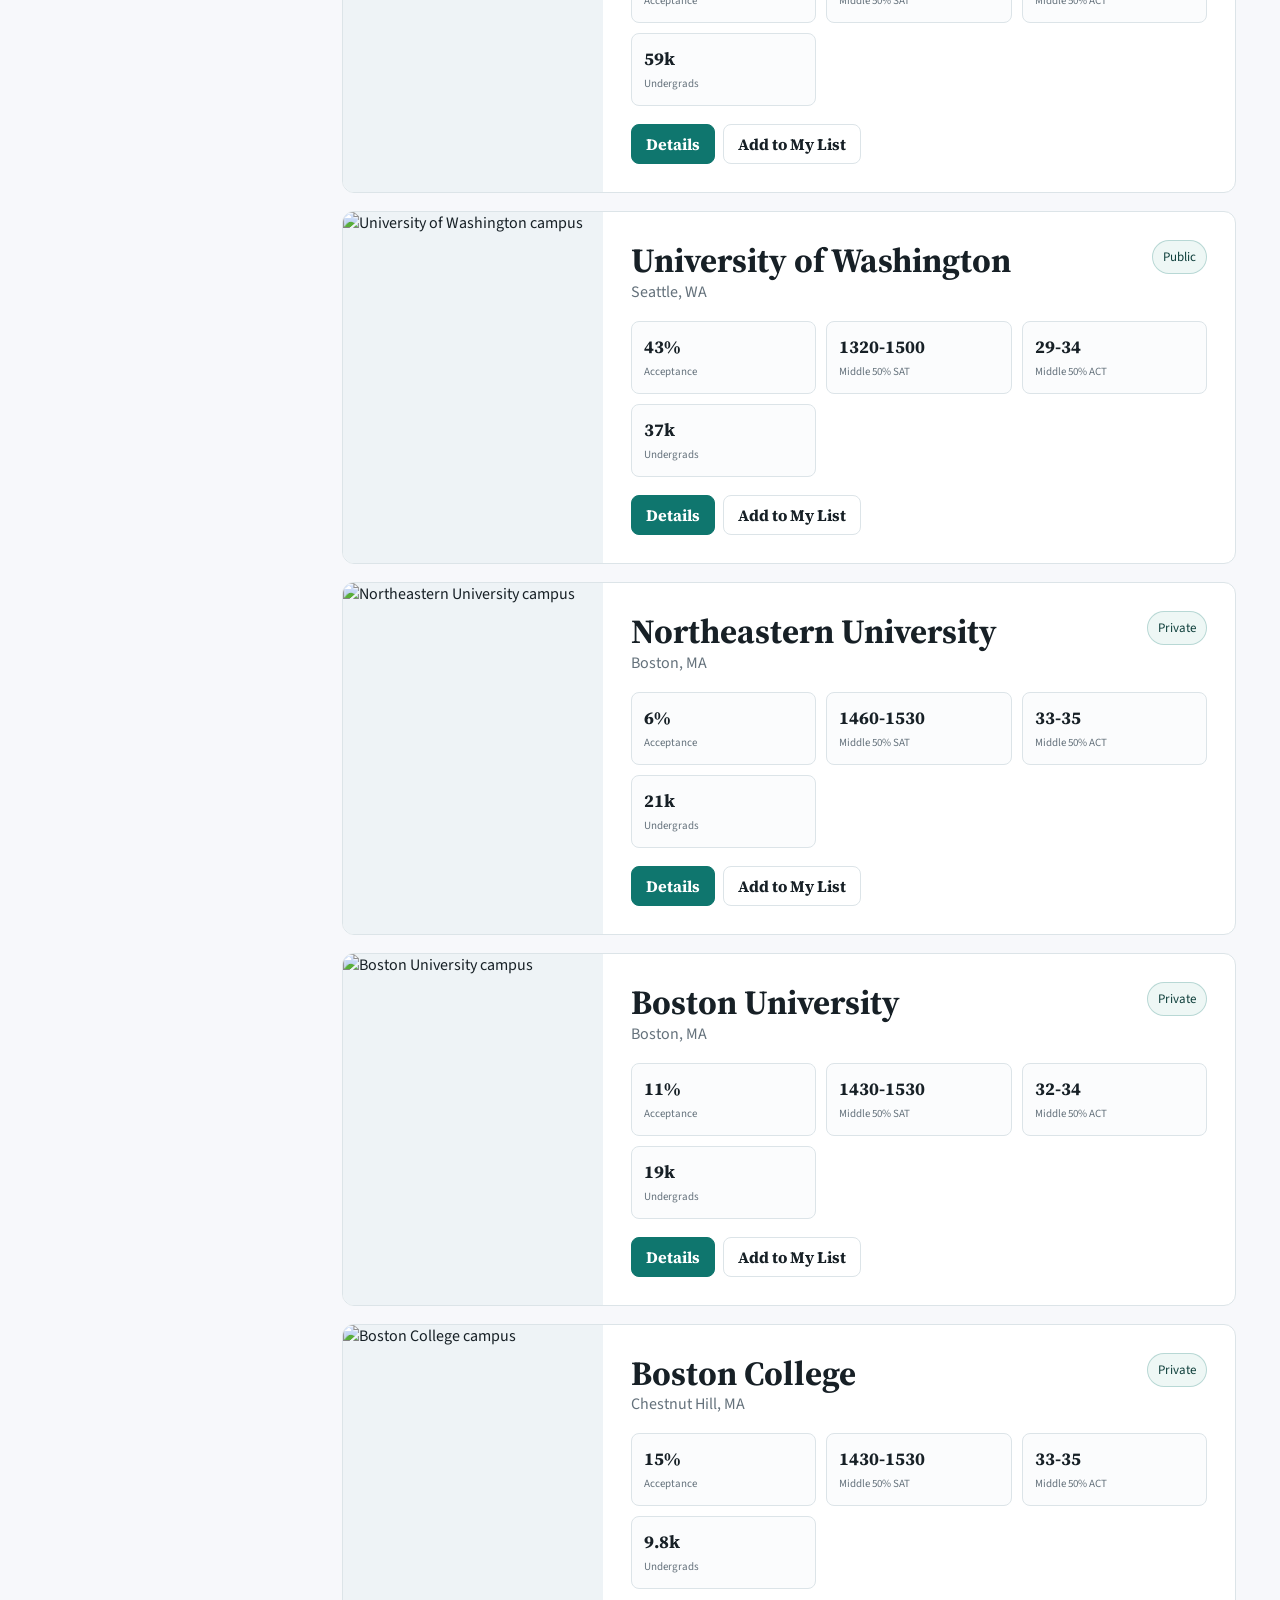
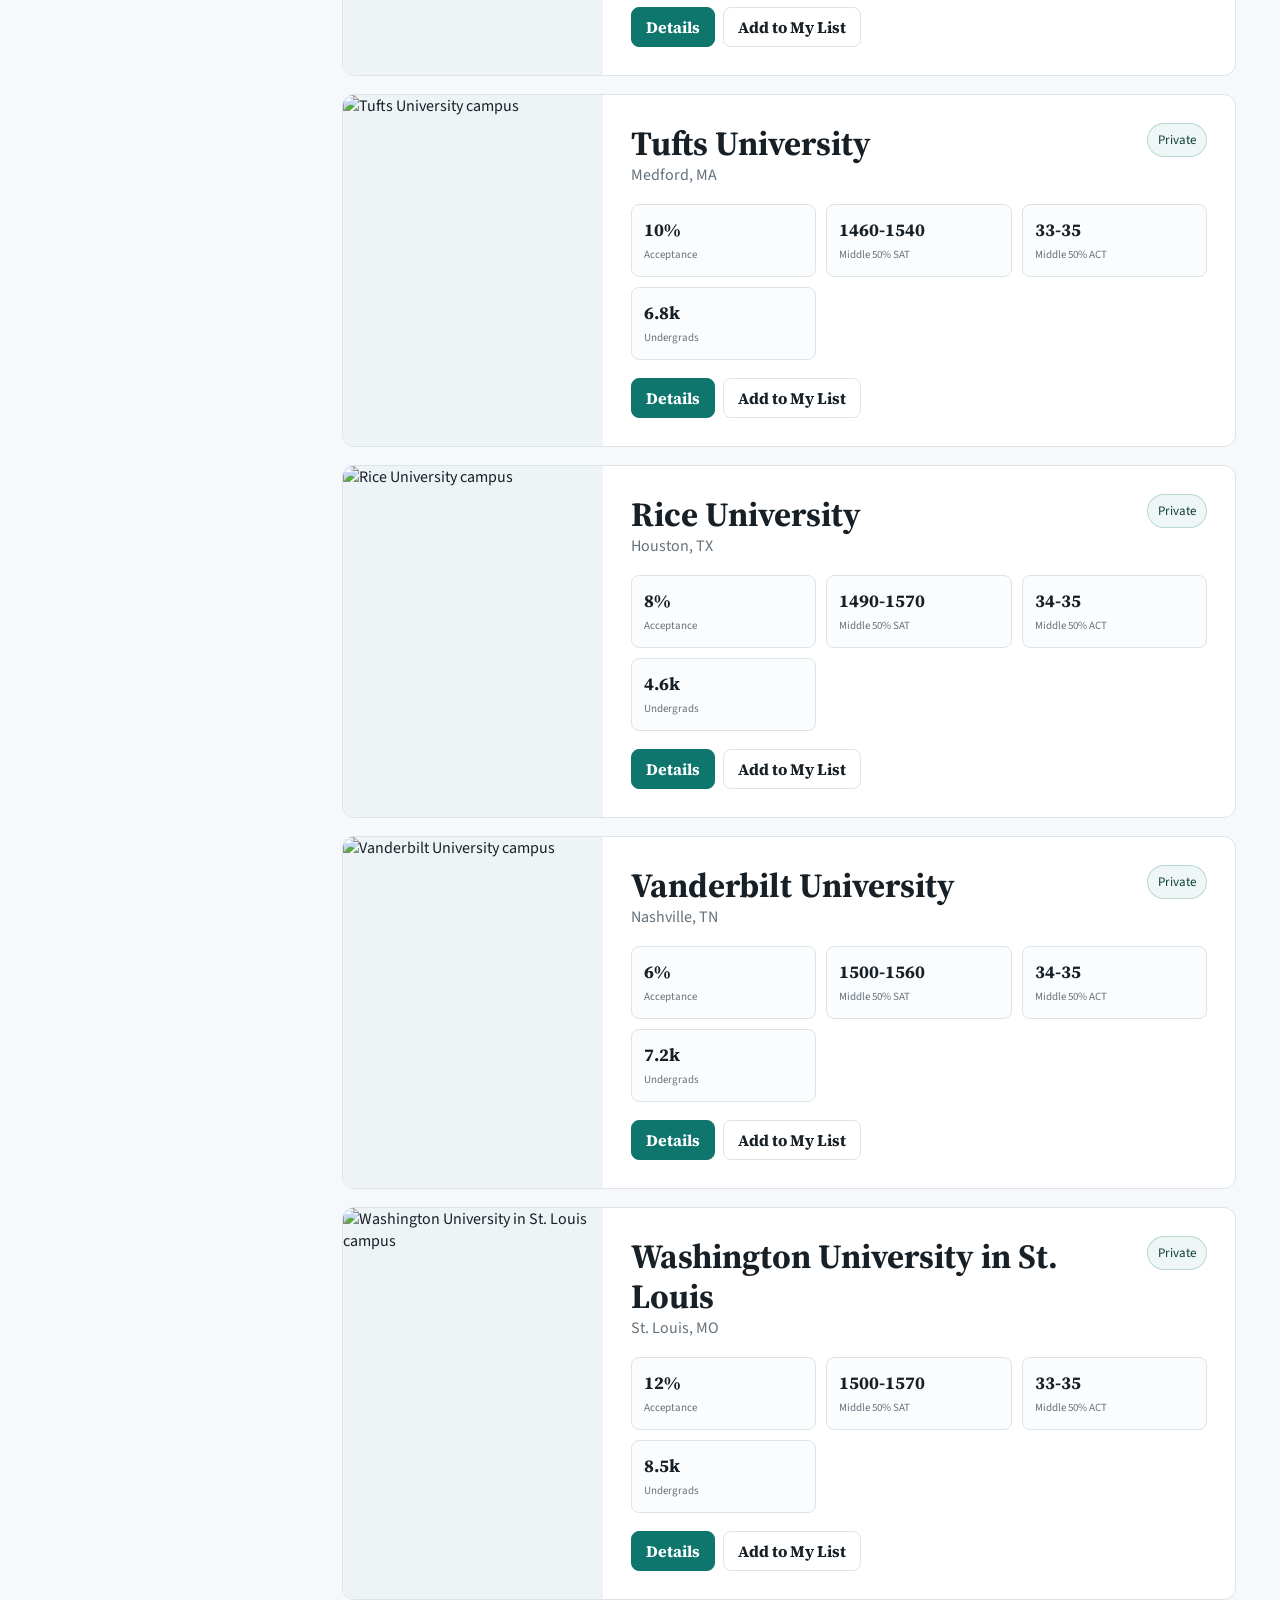
==== commit 2def3637: "Add files via upload" ====
--- a/index.html
+++ b/index.html
@@ -5,6 +5,15 @@
     <meta name="viewport" content="width=device-width, initial-scale=1.0" />
     <title>Collegia</title>
     <meta name="description" content="Collegia helps students organize college research, profile details, saved schools, and local AI application feedback." />
+    <meta property="og:title" content="Collegia" />
+    <meta property="og:description" content="Collegia helps students organize college research, profile details, saved schools, and local AI application feedback." />
+    <meta property="og:image" content="assets/collegia-logo.png" />
+    <meta name="twitter:card" content="summary" />
+    <meta name="twitter:title" content="Collegia" />
+    <meta name="twitter:description" content="Collegia helps students organize college research, profile details, saved schools, and local AI application feedback." />
+    <meta name="twitter:image" content="assets/collegia-logo.png" />
+    <link rel="icon" type="image/png" href="assets/collegia-logo.png" />
+    <link rel="apple-touch-icon" href="assets/collegia-logo.png" />
     <link rel="preconnect" href="https://fonts.googleapis.com">
     <link rel="preconnect" href="https://fonts.gstatic.com" crossorigin>
     <link href="https://fonts.googleapis.com/css2?family=Source+Sans+3:wght@400;500;600;700;800&family=Source+Serif+4:wght@600;700;800&display=swap" rel="stylesheet">
--- a/styles.css
+++ b/styles.css
@@ -67,11 +67,11 @@
   position: sticky;
   top: 0;
   z-index: 20;
-  display: flex;
+  display: grid;
+  grid-template-columns: minmax(170px, 0.9fr) auto minmax(190px, 0.9fr);
   align-items: center;
-  justify-content: space-between;
   gap: 20px;
-  padding: 14px clamp(16px, 4vw, 44px);
+  padding: 10px clamp(16px, 4vw, 44px);
   background: rgba(247, 248, 251, 0.9);
   border-bottom: 1px solid rgba(220, 228, 232, 0.8);
   backdrop-filter: blur(16px);
@@ -91,19 +91,26 @@
 .brand {
   display: flex;
   align-items: center;
-  gap: 10px;
+  gap: 12px;
   font-weight: 800;
   letter-spacing: 0;
-}
-
-.brand-mark {
-  display: grid;
-  width: 34px;
-  height: 34px;
-  place-items: center;
-  border-radius: 8px;
-  color: white;
-  background: var(--brand);
+  min-width: 0;
+}
+
+.brand-logo {
+  width: clamp(96px, 9vw, 124px);
+  height: 64px;
+  border-radius: 12px;
+  object-fit: contain;
+  object-position: center;
+  background: rgba(255, 255, 255, 0.78);
+  padding: 5px;
+  box-shadow: 0 10px 24px rgba(8, 47, 73, 0.12);
+}
+
+.brand span {
+  font-size: 1.35rem;
+  line-height: 1;
 }
 
 .tabs {
@@ -115,6 +122,7 @@
   border-radius: 10px;
   overflow-x: auto;
   scrollbar-width: none;
+  justify-self: center;
 }
 
 .tabs::-webkit-scrollbar {
@@ -601,6 +609,83 @@
   gap: 18px;
 }
 
+.profile-layout {
+  max-width: 1180px;
+  margin: 0 auto;
+}
+
+.profile-grid {
+  display: grid;
+  grid-template-columns: repeat(2, minmax(0, 1fr));
+  gap: 18px;
+  align-items: start;
+}
+
+.profile-section-card {
+  min-width: 0;
+}
+
+.profile-card-full {
+  grid-column: 1 / -1;
+}
+
+.profile-course-grid {
+  grid-template-columns: repeat(2, minmax(0, 1fr));
+  align-items: start;
+}
+
+.profile-experience-grid {
+  grid-template-columns: repeat(2, minmax(0, 1fr));
+  align-items: start;
+}
+
+.entry-form-grid {
+  display: grid;
+  grid-template-columns: minmax(180px, 0.7fr) minmax(220px, 1fr) minmax(280px, 1.4fr) auto;
+  gap: 12px;
+  align-items: end;
+  min-width: 0;
+}
+
+.activity-form-grid {
+  display: grid;
+  grid-column: 1 / -1;
+  grid-template-columns: minmax(170px, 0.7fr) minmax(220px, 1fr);
+  gap: 12px;
+  align-items: end;
+  min-width: 0;
+}
+
+.activity-form-grid .field:nth-child(3),
+.activity-form-grid .form-action-row {
+  grid-column: 1 / -1;
+}
+
+.activity-form-grid textarea,
+.profile-experience-grid textarea {
+  width: 100%;
+  min-height: 96px;
+  resize: vertical;
+}
+
+.form-action-row {
+  display: flex;
+  justify-content: flex-end;
+}
+
+.profile-list-wrap {
+  padding: 0 16px 16px;
+}
+
+.profile-report-preview {
+  max-height: 420px;
+  overflow: auto;
+  border: 1px solid var(--line);
+  border-radius: 8px;
+  padding: 14px;
+  background: #fbfcfd;
+}
+
 .form-stack,
 .profile-preview {
   display: grid;
@@ -646,6 +731,8 @@
   border: 1px solid var(--line);
   border-radius: 8px;
   background: #fbfcfd;
+  display: grid;
+  gap: 6px;
   transition: transform 180ms ease, border-color 180ms ease, background 180ms ease;
 }
 
@@ -734,6 +821,17 @@
   display: grid;
   grid-template-columns: 1fr auto;
   gap: 8px;
+  min-width: 0;
+}
+
+.chip-add input,
+.major-field input,
+.chip-field input,
+.profile-section-card input,
+.profile-section-card select,
+.profile-section-card textarea {
+  min-width: 0;
+  max-width: 100%;
 }
 
 .profile-card {
@@ -795,6 +893,12 @@
   gap: 14px;
   justify-items: center;
   padding: 12px;
+  align-content: start;
+}
+
+.importance-chart h3 {
+  margin: 0;
+  font-size: 18px;
 }
 
 .pie {
@@ -811,17 +915,131 @@
 }
 
 .legend span {
-  display: flex;
-  gap: 8px;
+  color: var(--muted);
+  font-weight: 800;
+}
+
+.legend-item {
+  position: relative;
+  display: grid;
+  grid-template-columns: auto minmax(0, 1fr);
+  gap: 4px 8px;
   align-items: center;
-  color: var(--muted);
-  font-weight: 800;
+  border-radius: 8px;
+  padding: 6px;
+}
+
+.legend-item em {
+  grid-column: 2;
+  color: var(--muted);
+  font-style: normal;
+  font-size: 12px;
+  font-weight: 700;
+}
+
+.slice-tooltip {
+  position: absolute;
+  z-index: 10;
+  left: 0;
+  bottom: calc(100% + 8px);
+  display: none;
+  width: max-content;
+  max-width: 240px;
+  padding: 8px 10px;
+  border-radius: 8px;
+  color: white;
+  background: rgba(15, 23, 42, 0.94);
+  box-shadow: var(--shadow);
+  font-size: 13px;
+}
+
+.legend-item:hover,
+.legend-item:focus-visible {
+  background: #f7faf9;
+}
+
+.legend-item:hover .slice-tooltip,
+.legend-item:focus-visible .slice-tooltip {
+  display: block;
 }
 
 .legend i {
   width: 12px;
   height: 12px;
   border-radius: 50%;
+}
+
+.reviewer-workspace,
+.summary-selector-card,
+.summary-output-card {
+  display: grid;
+  gap: 14px;
+  min-width: 0;
+}
+
+.summary-selector-card,
+.summary-output-card {
+  border: 1px solid var(--line);
+  border-radius: 8px;
+  padding: 16px;
+  background: #fff;
+}
+
+.ai-summary-card {
+  border-color: rgba(15, 118, 110, 0.28);
+  background: #f8fcfb;
+  box-shadow: 0 14px 30px rgba(15, 118, 110, 0.08);
+}
+
+.summary-selector-actions {
+  display: flex;
+  gap: 8px;
+  flex-wrap: wrap;
+}
+
+.summary-section-grid {
+  display: grid;
+  grid-template-columns: repeat(2, minmax(0, 1fr));
+  gap: 8px;
+}
+
+.summary-toggle {
+  display: flex;
+  align-items: center;
+  gap: 8px;
+  padding: 8px 10px;
+  border: 1px solid var(--line);
+  border-radius: 8px;
+  background: #fbfcfd;
+}
+
+.ai-working {
+  display: inline-flex;
+  gap: 5px;
+  align-items: center;
+  color: var(--muted);
+  font-weight: 700;
+}
+
+.ai-working span {
+  width: 6px;
+  height: 6px;
+  border-radius: 50%;
+  background: var(--brand);
+  animation: aiDots 1.2s ease-in-out infinite;
+}
+
+.ai-working span:nth-child(2) {
+  animation-delay: 0.15s;
+}
+
+.ai-working span:nth-child(3) {
+  animation-delay: 0.3s;
+}
+
+@keyframes aiDots {
+  0%, 80%, 100% { opacity: 0.25; transform: translateY(0); }
+  40% { opacity: 1; transform: translateY(-3px); }
 }
 
 .factor-breakdown,
@@ -1245,22 +1463,34 @@
   .detail-shell,
   .info-grid,
   .layout-2,
+  .profile-grid,
+  .profile-course-grid,
+  .profile-experience-grid,
+  .entry-form-grid,
+  .activity-form-grid,
   .detail-grid {
     grid-template-columns: 1fr;
   }
 
   .topbar {
-    align-items: stretch;
-    flex-direction: column;
-  }
-
-  .tabs,
-  .save-status {
+    display: grid;
+    grid-template-columns: auto minmax(0, 1fr);
+    align-items: center;
+  }
+
+  .tabs {
+    grid-column: 1 / -1;
     width: 100%;
     justify-content: flex-start;
     flex-wrap: wrap;
   }
 
+  .save-status {
+    width: 100%;
+    justify-content: flex-end;
+    flex-wrap: wrap;
+  }
+
   .controls {
     grid-template-columns: repeat(2, minmax(0, 1fr));
   }
@@ -1283,10 +1513,28 @@
 
   .topbar {
     padding-inline: 12px;
+    display: flex;
+    align-items: stretch;
+    flex-direction: column;
+  }
+
+  .brand-logo {
+    width: 72px;
+    height: 52px;
+  }
+
+  .brand span {
+    font-size: 1.18rem;
   }
 
   .controls,
   .compact-grid,
+  .profile-grid,
+  .profile-course-grid,
+  .profile-experience-grid,
+  .entry-form-grid,
+  .activity-form-grid,
+  .summary-section-grid,
   .review-grid {
     grid-template-columns: 1fr;
   }
@@ -1304,6 +1552,14 @@
     grid-template-columns: 1fr;
   }
 
+  .form-action-row {
+    justify-content: stretch;
+  }
+
+  .form-action-row .btn {
+    width: 100%;
+  }
+
   .reviewer-split,
   .factor-row {
     grid-template-columns: 1fr;
